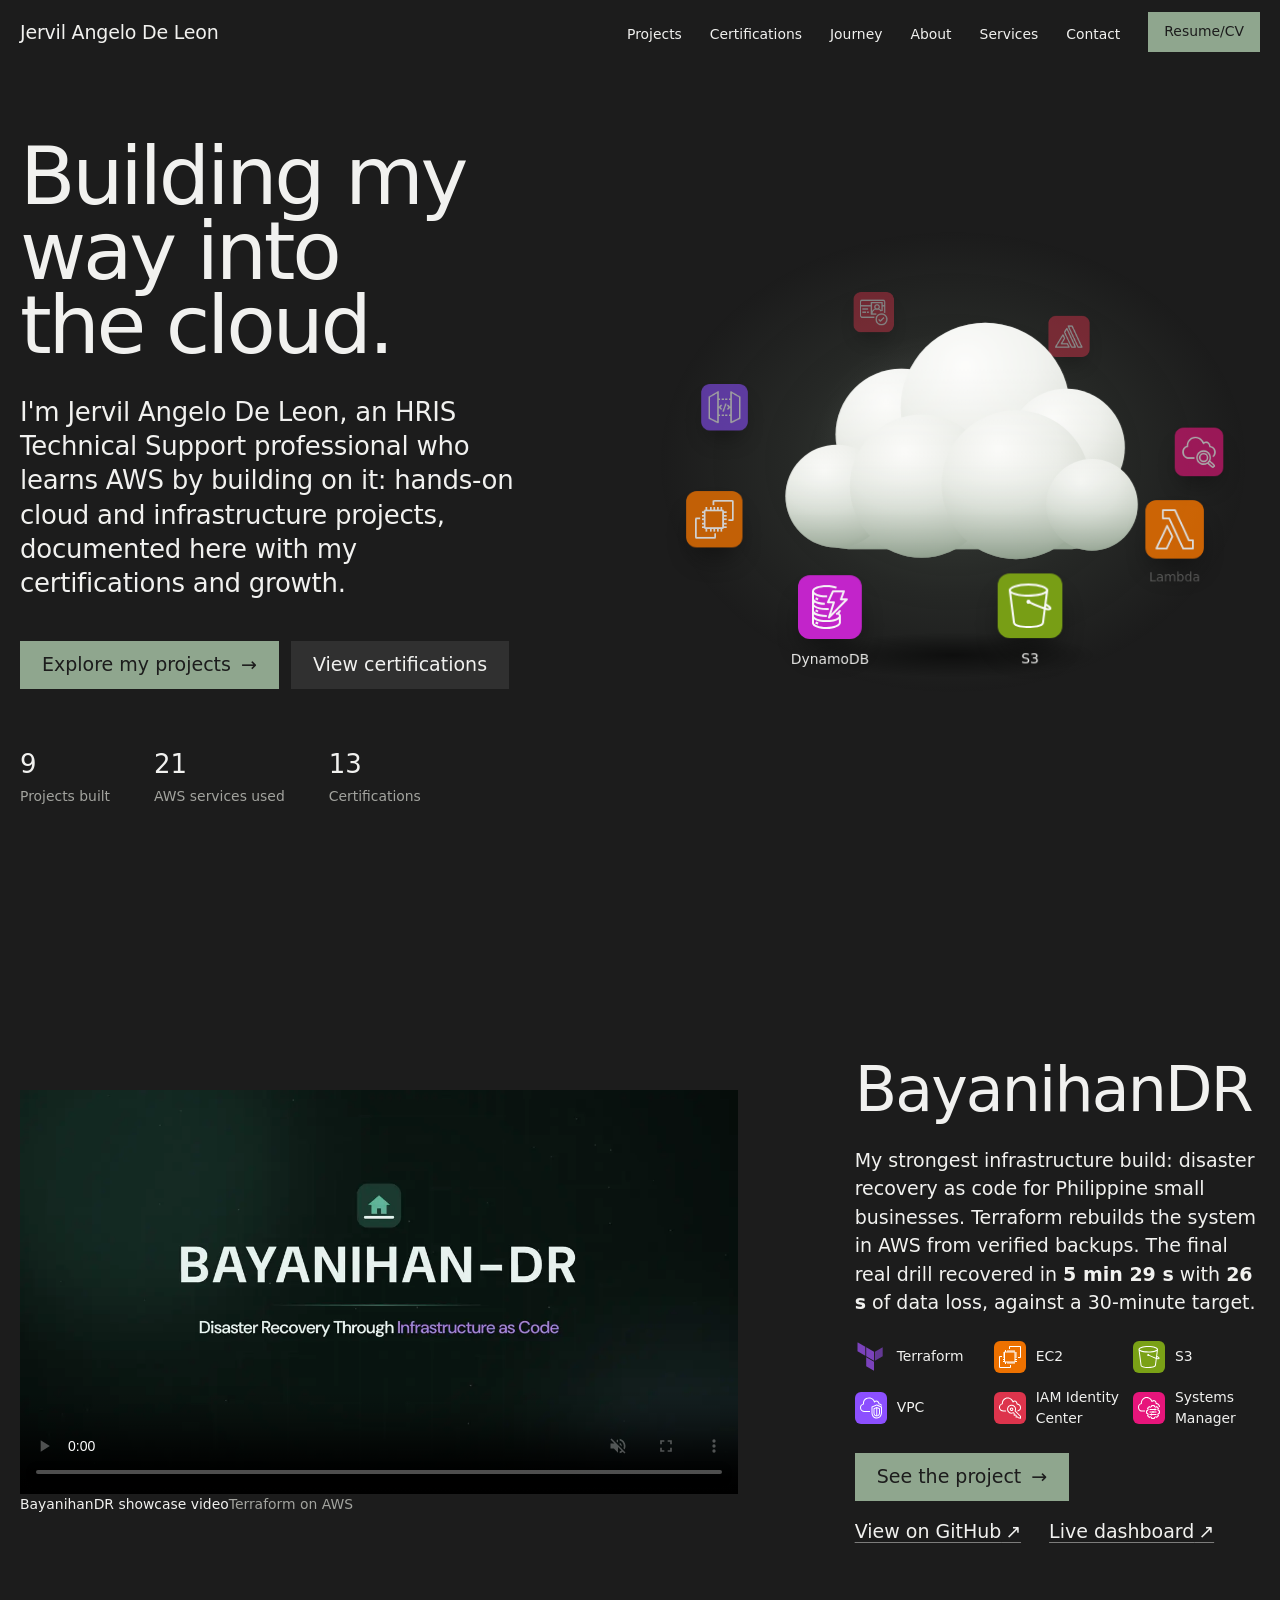
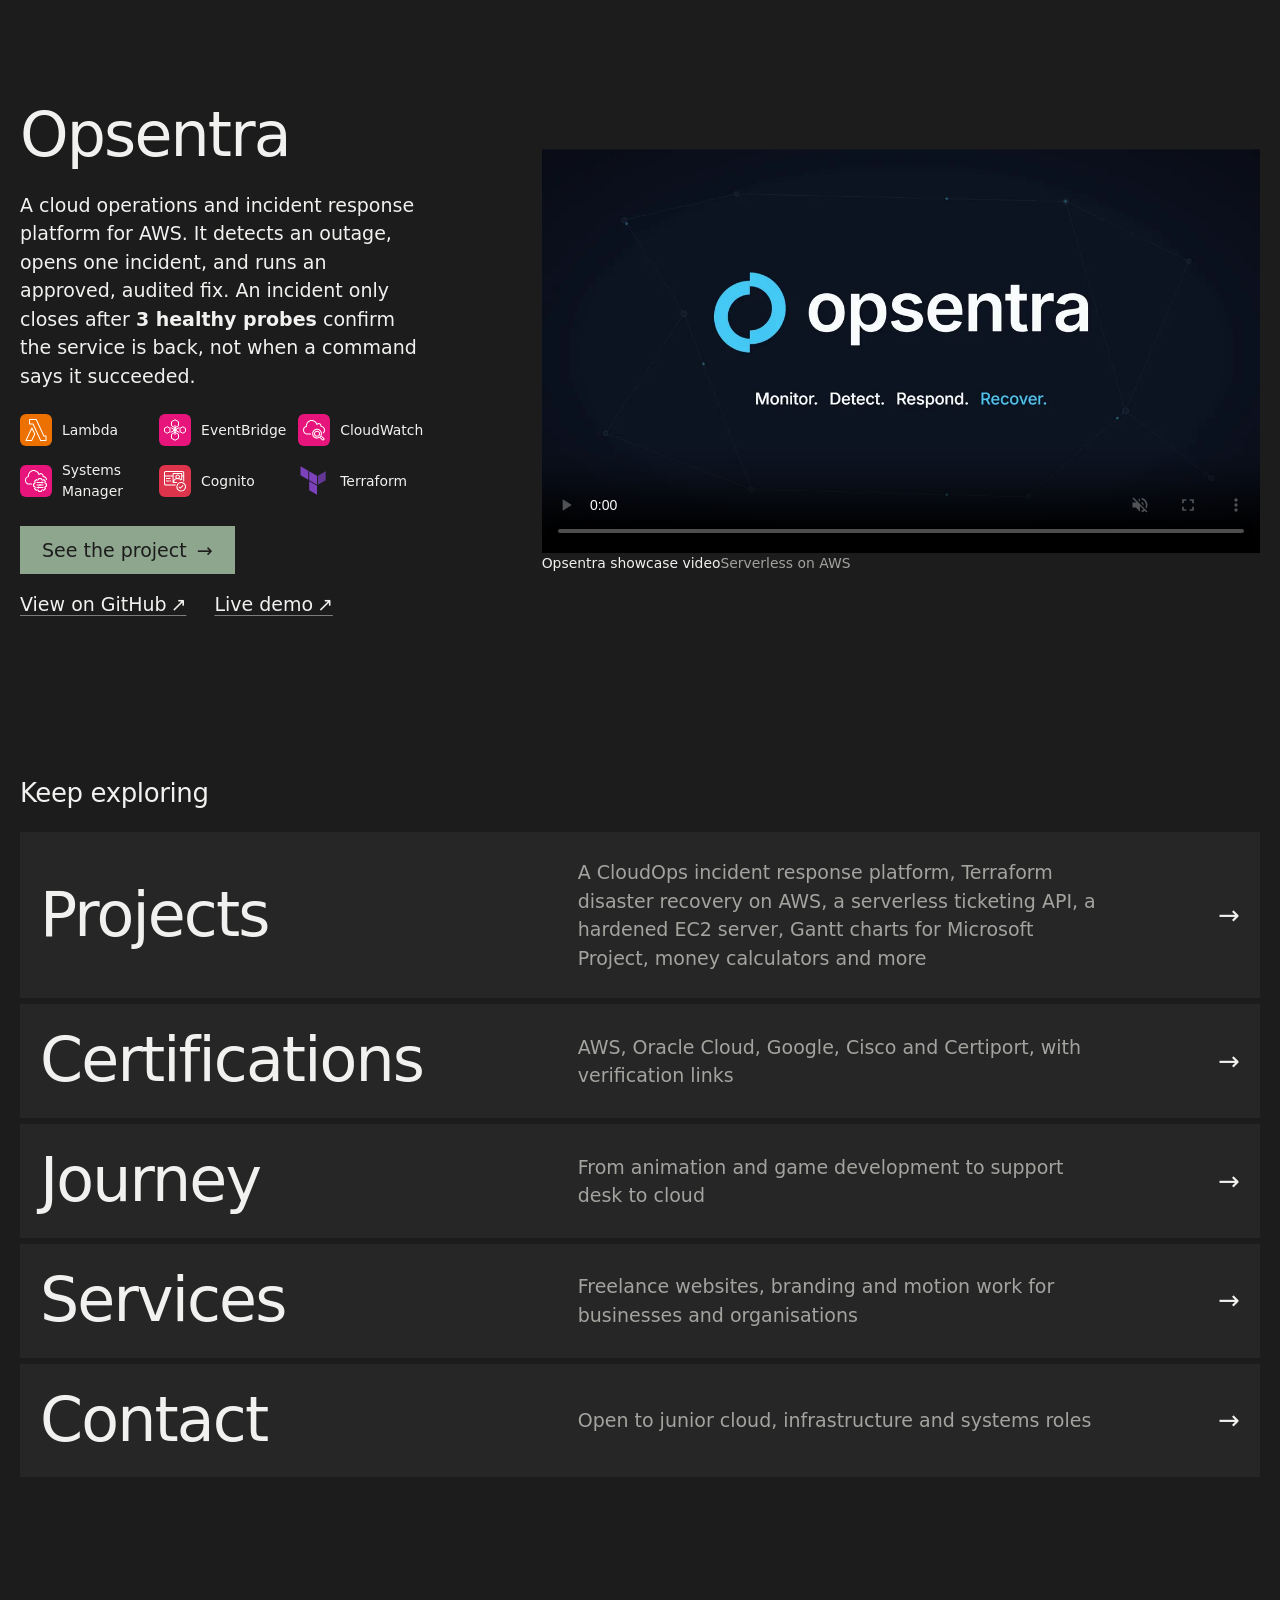
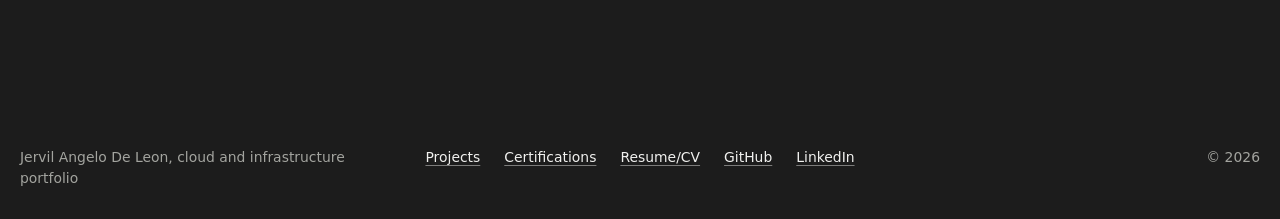
==== index.html @ dd0064bc "Add Opsentra project and feature it on the home page - Add an Opsentra card to Projects with the sho" ====
<!DOCTYPE html>
<html lang="en">
<head>
<meta charset="utf-8">
<meta name="viewport" content="width=device-width, initial-scale=1">
<title>Jervil Angelo De Leon | HRIS Technical Support, AWS Certified, Cloud & Infrastructure</title>
<meta name="description" content="Portfolio of Jervil Angelo De Leon, HRIS Technical Support professional and AWS Certified Cloud Practitioner building serverless and infrastructure projects on AWS, including the live Teolohiya.site.">
<meta name="author" content="Jervil Angelo De Leon">
<meta name="theme-color" content="#1c1c1c">
<link rel="canonical" href="https://jervilangelo.online/">
<meta property="og:type" content="website">
<meta property="og:url" content="https://jervilangelo.online/">
<meta property="og:site_name" content="Jervil Angelo De Leon">
<meta property="og:title" content="Jervil Angelo De Leon | HRIS Technical Support, AWS Certified, Cloud & Infrastructure">
<meta property="og:description" content="Portfolio of Jervil Angelo De Leon, HRIS Technical Support professional and AWS Certified Cloud Practitioner building serverless and infrastructure projects on AWS, including the live Teolohiya.site.">
<meta property="og:image" content="https://jervilangelo.online/img/og-cover.jpg">
<meta name="twitter:card" content="summary_large_image">
<link rel="icon" href="img/favicon.svg" type="image/svg+xml">
<link rel="preconnect" href="https://api.fontshare.com">
<link rel="preconnect" href="https://cdn.fontshare.com" crossorigin>
<link href="https://api.fontshare.com/v2/css?f[]=clash-grotesk@400,500&display=swap" rel="stylesheet">
<link rel="stylesheet" href="css/main.css?v=20261105a">
<link rel="stylesheet" href="css/cloud.css?v=20261105a">
<link rel="stylesheet" href="css/pages.css?v=20261114a">
<link rel="preconnect" href="https://fonts.googleapis.com">
<link rel="preconnect" href="https://fonts.gstatic.com" crossorigin>
<link href="https://fonts.googleapis.com/css2?family=Hanken+Grotesk:wght@400;500&family=Newsreader:opsz@6..72&display=swap" rel="stylesheet">
<script>document.documentElement.classList.add("js")</script>
<script>
(function(){var m={teolohiya:"projects#teolohiya",projects:"projects#projects","p-opsentra":"projects#p-opsentra","p-bayanihandr":"projects#p-bayanihandr","p-ticketing":"projects#p-ticketing","p-ec2":"projects#p-ec2","p-hris":"projects#p-hris","p-eccm":"projects#p-eccm","p-pinansyalph":"projects#p-pinansyalph","p-schedrift":"projects#p-schedrift",services:"projects#services",certifications:"certifications",journey:"journey",story:"journey",contact:"contact"};var t=m[location.hash.slice(1)];if(t)location.replace(t);})();
</script>
<script type="application/ld+json">
{
  "@context": "https://schema.org",
  "@type": "Person",
  "name": "Jervil Angelo De Leon",
  "url": "https://jervilangelo.online/",
  "jobTitle": "HRIS Technical Support",
  "address": {"@type": "PostalAddress", "addressLocality": "Makati", "addressCountry": "PH"},
  "alumniOf": "FEU Institute of Technology",
  "knowsAbout": ["Amazon Web Services", "Serverless architecture", "Cloud infrastructure", "Networking", "Automation", "Technical support"],
  "sameAs": ["https://www.linkedin.com/in/jervilangelo/", "https://github.com/jervilangelo"]
}
</script>
</head>
<body>
<a class="skip" href="#main">Skip to content</a>
<div class="progress" id="progress" aria-hidden="true"></div>

<header class="nav" id="nav">
  <a class="wordmark" href="./" aria-current="page">Jervil Angelo De Leon</a>
  <div class="nav-right">
    <button class="menu-toggle" type="button" aria-expanded="false" aria-controls="nav-links">Menu</button>
    <ul class="nav-links" id="nav-links">
      <li><a href="projects">Projects</a></li>
      <li><a href="certifications">Certifications</a></li>
      <li><a href="journey">Journey</a></li>
      <li><a href="about">About</a></li>
      <li><a href="services">Services</a></li>
      <li><a href="contact">Contact</a></li>
    </ul>
    <a class="btn" href="resume">Resume/CV</a>
  </div>
</header>

<main id="main">

<section class="hero" aria-labelledby="hero-title">
  <div class="hero-copy">
    <h1 id="hero-title">Building my way into the cloud.</h1>
    <p class="hero-intro">I'm <b>Jervil Angelo De Leon</b>, an HRIS Technical Support professional who learns AWS by building on it: hands-on cloud and infrastructure projects, documented here with my certifications and growth.</p>
    <div class="hero-cta">
      <a class="btn" href="projects">Explore my projects <span class="arrow" aria-hidden="true">→</span></a>
      <a class="btn btn--quiet" href="certifications">View certifications</a>
    </div>
    <dl class="hero-facts">
      <div><dt>9</dt><dd>Projects built</dd></div>
      <div><dt>21</dt><dd>AWS services used</dd></div>
      <div><dt>13</dt><dd>Certifications</dd></div>
    </dl>
  </div>

  <div class="cloud-stage" aria-hidden="true">
    <div class="cloud-glow"></div>
    <div class="cloud-shadow"></div>
    <div class="cloud-body"><div class="cloud-float"><div class="cloud-tilt">
      <svg class="cloud-svg" viewBox="0 0 600 380" focusable="false">
        <defs>
          <radialGradient id="lobe" cx="38%" cy="26%" r="82%">
            <stop offset="0" stop-color="#fbfbf9"/>
            <stop offset="0.5" stop-color="#eceee9"/>
            <stop offset="0.86" stop-color="#d7dbd3"/>
            <stop offset="1" stop-color="#c6cdc2"/>
          </radialGradient>
          <linearGradient id="shade" gradientUnits="userSpaceOnUse" x1="0" y1="70" x2="0" y2="340">
            <stop offset="0" stop-color="#ffffff" stop-opacity="0.35"/>
            <stop offset="0.42" stop-color="#ffffff" stop-opacity="0"/>
            <stop offset="0.72" stop-color="#7f977e" stop-opacity="0.18"/>
            <stop offset="1" stop-color="#5f765f" stop-opacity="0.62"/>
          </linearGradient>
          <mask id="cloudMask">
            <g fill="#fff">
              <circle cx="228" cy="160" r="92"/><circle cx="345" cy="122" r="118"/><circle cx="458" cy="178" r="82"/>
              <rect x="92" y="196" width="436" height="124" rx="62"/>
              <circle cx="138" cy="246" r="72"/><circle cx="256" cy="232" r="100"/><circle cx="388" cy="230" r="104"/><circle cx="494" cy="258" r="64"/>
            </g>
          </mask>
        </defs>
        <g fill="url(#lobe)">
          <circle cx="228" cy="160" r="92"/>
          <circle cx="345" cy="122" r="118"/>
          <circle cx="458" cy="178" r="82"/>
          <rect x="92" y="196" width="436" height="124" rx="62"/>
          <circle cx="138" cy="246" r="72"/>
          <circle cx="256" cy="232" r="100"/>
          <circle cx="388" cy="230" r="104"/>
          <circle cx="494" cy="258" r="64"/>
        </g>
        <rect width="600" height="380" fill="url(#shade)" mask="url(#cloudMask)"/>
      </svg>
    </div></div></div>
    <div class="orbit">
        <div class="orb" style="left:9%;top:44%"><img src="img/aws/AWSLambda.svg" data-file="AWSLambda" alt="" width="64" height="64"><span>Lambda</span></div>
        <div class="orb" style="left:20%;top:13%"><img src="img/aws/AmazonSimpleStorageService.svg" data-file="AmazonSimpleStorageService" alt="" width="64" height="64"><span>S3</span></div>
        <div class="orb" style="left:50%;top:4%"><img src="img/aws/AmazonDynamoDB.svg" data-file="AmazonDynamoDB" alt="" width="64" height="64"><span>DynamoDB</span></div>
        <div class="orb" style="left:80%;top:13%"><img src="img/aws/AmazonEC2.svg" data-file="AmazonEC2" alt="" width="64" height="64"><span>EC2</span></div>
        <div class="orb" style="left:91%;top:44%"><img src="img/aws/AmazonAPIGateway.svg" data-file="AmazonAPIGateway" alt="" width="64" height="64"><span>API Gateway</span></div>
        <div class="orb" style="left:78%;top:76%"><img src="img/aws/AmazonCognito.svg" data-file="AmazonCognito" alt="" width="64" height="64"><span>Cognito</span></div>
        <div class="orb" style="left:22%;top:76%"><img src="img/aws/AWSAmplify.svg" data-file="AWSAmplify" alt="" width="64" height="64"><span>Amplify</span></div>
        <div class="orb" style="left:50%;top:88%"><img src="img/aws/AmazonCloudWatch.svg" data-file="AmazonCloudWatch" alt="" width="64" height="64"><span>CloudWatch</span></div>
    </div>
  </div>
  <p class="sr-only">AWS services used in my projects include Lambda, S3, DynamoDB, EC2, API Gateway, Cognito, Amplify, CloudWatch, IAM, VPC, SNS and EventBridge.</p>
</section>

<section class="section frame feature" aria-labelledby="feat-title">
  <div class="grid feature-grid" data-reveal>
    <figure class="feature-media shutter-wrap">
      <div class="shutter" data-shutter><video class="autoplay" muted loop playsinline controls preload="metadata" poster="img/work/bdr-showcase-poster.webp" width="1920" height="1080" aria-label="Showcase video for BayanihanDR: Terraform disaster recovery on AWS"><source src="img/bayanihan-dr-showcase.mp4" type="video/mp4"></video></div>
      <figcaption class="small"><span>BayanihanDR showcase video</span><span class="muted">Terraform on AWS</span></figcaption>
    </figure>
    <div class="feature-text">
      <h2 class="h2" id="feat-title">BayanihanDR</h2>
      <p>My strongest infrastructure build: disaster recovery as code for Philippine small businesses. Terraform rebuilds the system in AWS from verified backups. The final real drill recovered in <b>5 min 29 s</b> with <b>26 s</b> of data loss, against a 30-minute target.</p>
      <ul class="feature-icons" aria-label="Main tools and AWS services">
        <li><img src="img/tools/terraform.svg" alt="" width="32" height="32" loading="lazy"><span>Terraform</span></li>
        <li><img src="img/aws/AmazonEC2.svg" alt="" width="32" height="32" loading="lazy"><span>EC2</span></li>
        <li><img src="img/aws/AmazonSimpleStorageService.svg" alt="" width="32" height="32" loading="lazy"><span>S3</span></li>
        <li><img src="img/aws/AmazonVirtualPrivateCloud.svg" alt="" width="32" height="32" loading="lazy"><span>VPC</span></li>
        <li><img src="img/aws/AWSIAMIdentityCenter.svg" alt="" width="32" height="32" loading="lazy"><span>IAM Identity Center</span></li>
        <li><img src="img/aws/AWSSystemsManager.svg" alt="" width="32" height="32" loading="lazy"><span>Systems Manager</span></li>
      </ul>
      <div class="feature-links">
        <a class="btn" href="projects#p-bayanihandr">See the project <span class="arrow" aria-hidden="true">→</span></a>
        <a class="link ext" href="https://github.com/jervilangelo/bayanihan-dr" target="_blank" rel="noopener">View on GitHub</a>
        <a class="link ext" href="https://jervilangelo.github.io/bayanihan-dr/" target="_blank" rel="noopener">Live dashboard</a>
      </div>
    </div>
  </div>
</section>

<section class="section frame feature feature--flip" aria-labelledby="feat-ops-title">
  <div class="grid feature-grid" data-reveal>
    <figure class="feature-media shutter-wrap">
      <div class="shutter" data-shutter><video class="autoplay" muted loop playsinline controls preload="metadata" poster="img/work/ops-showcase-poster.webp" width="1920" height="1080" aria-label="Showcase video for Opsentra: cloud operations and incident response on AWS"><source src="img/opsentra-showcase-1080p60.mp4" type="video/mp4"></video></div>
      <figcaption class="small"><span>Opsentra showcase video</span><span class="muted">Serverless on AWS</span></figcaption>
    </figure>
    <div class="feature-text">
      <h2 class="h2" id="feat-ops-title">Opsentra</h2>
      <p>A cloud operations and incident response platform for AWS. It detects an outage, opens one incident, and runs an approved, audited fix. An incident only closes after <b>3 healthy probes</b> confirm the service is back, not when a command says it succeeded.</p>
      <ul class="feature-icons" aria-label="Main tools and AWS services">
        <li><img src="img/aws/AWSLambda.svg" alt="" width="32" height="32" loading="lazy"><span>Lambda</span></li>
        <li><img src="img/aws/AmazonEventBridge.svg" alt="" width="32" height="32" loading="lazy"><span>EventBridge</span></li>
        <li><img src="img/aws/AmazonCloudWatch.svg" alt="" width="32" height="32" loading="lazy"><span>CloudWatch</span></li>
        <li><img src="img/aws/AWSSystemsManager.svg" alt="" width="32" height="32" loading="lazy"><span>Systems Manager</span></li>
        <li><img src="img/aws/AmazonCognito.svg" alt="" width="32" height="32" loading="lazy"><span>Cognito</span></li>
        <li><img src="img/tools/terraform.svg" alt="" width="32" height="32" loading="lazy"><span>Terraform</span></li>
      </ul>
      <div class="feature-links">
        <a class="btn" href="projects#p-opsentra">See the project <span class="arrow" aria-hidden="true">→</span></a>
        <a class="link ext" href="https://github.com/jervilangelo/opsentra" target="_blank" rel="noopener">View on GitHub</a>
        <a class="link ext" href="https://jervilangelo.github.io/opsentra/" target="_blank" rel="noopener">Live demo</a>
      </div>
    </div>
  </div>
</section>

<section class="section frame explore" aria-labelledby="explore-title">
  <h2 class="h3" id="explore-title">Keep exploring</h2>
  <ul class="explore-list" data-reveal>
    <li><a href="projects"><span class="explore-name">Projects</span><span class="explore-note">A CloudOps incident response platform, Terraform disaster recovery on AWS, a serverless ticketing API, a hardened EC2 server, Gantt charts for Microsoft Project, money calculators and more</span><span class="arrow" aria-hidden="true">→</span></a></li>
    <li><a href="certifications"><span class="explore-name">Certifications</span><span class="explore-note">AWS, Oracle Cloud, Google, Cisco and Certiport, with verification links</span><span class="arrow" aria-hidden="true">→</span></a></li>
    <li><a href="journey"><span class="explore-name">Journey</span><span class="explore-note">From animation and game development to support desk to cloud</span><span class="arrow" aria-hidden="true">→</span></a></li>
    <li><a href="services"><span class="explore-name">Services</span><span class="explore-note">Freelance websites, branding and motion work for businesses and organisations</span><span class="arrow" aria-hidden="true">→</span></a></li>
    <li><a href="contact"><span class="explore-name">Contact</span><span class="explore-note">Open to junior cloud, infrastructure and systems roles</span><span class="arrow" aria-hidden="true">→</span></a></li>
  </ul>
</section>

</main>

<footer class="foot">
  <span class="muted">Jervil Angelo De Leon, cloud and infrastructure portfolio</span>
  <ul class="foot-links">
    <li><a class="link" href="projects">Projects</a></li>
    <li><a class="link" href="certifications">Certifications</a></li>
    <li><a class="link" href="resume">Resume/CV</a></li>
    <li><a class="link" href="https://github.com/jervilangelo" target="_blank" rel="noopener">GitHub</a></li>
    <li><a class="link" href="https://www.linkedin.com/in/jervilangelo/" target="_blank" rel="noopener">LinkedIn</a></li>
  </ul>
  <span class="muted">© <span data-year>2026</span></span>
</footer>

<script src="js/main.js?v=20261105a" defer></script>
<script src="js/cloud-animation.js?v=20261105a" defer></script>
</body>
</html>
---- css/main.css ----
/* Jervil Angelo De Leon, portfolio. Shared by index.html and the case study pages. */

:root {
  --bg: #1c1c1c;
  --surface: #262626;
  --surface-2: #303030;
  --ink: #f1f1ef;
  --muted: #a3a49f;
  --accent: #8fa68e;
  --accent-strong: #a9bfa8;
  --accent-ink: #1c1c1c;
  --field: #c8c5ba;
  --field-ink: #1c1c1c;
  --field-muted: #4a4943;

  --strip-1: #c8c5ba;
  --strip-2: #8fa68e;
  --strip-3: #3a3a37;
  --strip-4: #e4e1d8;

  --font: "Clash Grotesk", "Segoe UI", system-ui, -apple-system, sans-serif;
  --step-small: clamp(0.8125rem, 0.79rem + 0.1vw, 0.875rem);
  --step-body: clamp(1.0625rem, 1rem + 0.25vw, 1.1875rem);
  --step-lead: clamp(1.25rem, 1.1rem + 0.7vw, 1.625rem);
  --step-head: clamp(2rem, 1.3rem + 3.2vw, 4rem);
  --step-display: clamp(2.75rem, 1.2rem + 6vw, 7rem);

  --margin: 20px;
  --gap: 12px;
  --section: clamp(96px, 6rem + 5vw, 176px);
  --nav-h: 64px;

  --ease-out: cubic-bezier(0.22, 1, 0.36, 1);
  --ease-expo: cubic-bezier(0.16, 1, 0.3, 1);
  --ease-in-out: cubic-bezier(0.76, 0, 0.24, 1);
  --ease-soft: cubic-bezier(0.33, 1, 0.68, 1);
  --t-press: 140ms;
  --t-hover: 180ms;
  --t-ui: 240ms;
  --t-reveal: 800ms;
}

@media (max-width: 640px) {
  :root { --margin: 16px; --nav-h: 56px; }
}

*, *::before, *::after { box-sizing: border-box; }
html { -webkit-text-size-adjust: 100%; scroll-padding-top: calc(var(--nav-h) + 16px); }
@media (prefers-reduced-motion: no-preference) { html { scroll-behavior: smooth; } }
body {
  margin: 0;
  background: var(--bg);
  color: var(--ink);
  font-family: var(--font);
  font-size: var(--step-body);
  font-weight: 400;
  line-height: 1.5;
  overflow-x: clip;
  text-rendering: optimizeLegibility;
  -webkit-font-smoothing: antialiased;
}
img, video, svg { display: block; max-width: 100%; }
img, video { height: auto; }
h1, h2, h3, h4 { margin: 0; font-weight: 500; line-height: 1; letter-spacing: -0.03em; text-wrap: balance; }
p { margin: 0; text-wrap: pretty; }
ul, ol { margin: 0; padding: 0; }
a { color: inherit; }
::selection { background: var(--accent); color: var(--accent-ink); }
:focus-visible { outline: 2px solid var(--accent-strong); outline-offset: 3px; }

.skip {
  position: absolute; left: var(--margin); top: -100px; z-index: 100;
  background: var(--field); color: var(--field-ink); padding: 12px 16px; text-decoration: none;
}
.skip:focus { top: 12px; }
.sr-only {
  position: absolute; width: 1px; height: 1px; padding: 0; margin: -1px;
  overflow: hidden; clip: rect(0 0 0 0); white-space: nowrap; border: 0;
}

/* ---------- shared pieces ---------- */
.frame { padding-inline: var(--margin); }
.grid { display: grid; grid-template-columns: repeat(12, minmax(0, 1fr)); column-gap: var(--gap); }
.section { padding-top: var(--section); }
.muted { color: var(--muted); }
.small { font-size: var(--step-small); }
.lead { font-size: var(--step-lead); line-height: 1.3; letter-spacing: -0.01em; }
.h2 { font-size: var(--step-head); }
.h3 { font-size: var(--step-lead); letter-spacing: -0.015em; line-height: 1.15; }

.btn {
  display: inline-flex; align-items: center; justify-content: center; gap: 10px;
  min-height: 48px; padding: 0 22px;
  font: 500 var(--step-body)/1 var(--font);
  text-decoration: none; cursor: pointer; border: 0; border-radius: 0;
  background: var(--accent); color: var(--accent-ink);
  transition: transform var(--t-press) var(--ease-out), background-color var(--t-hover) ease;
}
.btn:active { transform: scale(0.97); }
.btn--ink { background: var(--ink); color: var(--bg); }
.btn--dark { background: var(--bg); color: var(--ink); }
@media (hover: hover) and (pointer: fine) {
  .btn:hover { background: var(--accent-strong); }
  .btn--ink:hover { background: #ffffff; }
  .btn--dark:hover { background: #333331; }
}
.btn--quiet { background: var(--surface-2); color: var(--ink); }
@media (hover: hover) and (pointer: fine) { .btn--quiet:hover { background: #3c3c3a; } }
.btn .arrow { transition: transform var(--t-ui) var(--ease-out); }
@media (hover: hover) and (pointer: fine) { .btn:hover .arrow { transform: translateX(3px); } }

.link {
  text-decoration: underline;
  text-decoration-thickness: 0.07em;
  text-underline-offset: 0.22em;
  text-decoration-color: color-mix(in srgb, currentColor 45%, transparent);
  transition: text-decoration-color var(--t-hover) ease, color var(--t-hover) ease;
}
@media (hover: hover) and (pointer: fine) {
  .link:hover { text-decoration-color: currentColor; color: var(--accent-strong); }
}
.ext::after { content: "\2009\2197"; }

code { font-family: inherit; font-size: inherit; font-weight: 500; background: var(--surface-2); padding: 0 5px; }

.tags { display: flex; flex-wrap: wrap; gap: 6px; list-style: none; }
.tags li {
  font-size: var(--step-small); line-height: 1; padding: 8px 10px;
  background: var(--surface-2); color: var(--ink);
}

/* ---------- progress + navigation ---------- */
.progress {
  position: fixed; inset: 0 0 auto 0; height: 2px; z-index: 60;
  background: var(--accent); transform-origin: 0 50%; transform: scaleX(0);
}
.nav {
  position: sticky; top: 0; z-index: 50;
  height: var(--nav-h); background: var(--bg);
  display: flex; align-items: center; justify-content: space-between; gap: 24px;
  padding-inline: var(--margin);
}
.wordmark {
  font-size: var(--step-body); font-weight: 500; letter-spacing: -0.01em;
  text-decoration: none; white-space: nowrap;
}
.nav-links { display: flex; align-items: center; gap: 28px; list-style: none; }
.nav-links a {
  font-size: var(--step-small); text-decoration: none; color: var(--ink);
  padding-block: 8px; position: relative;
}
.nav-links a::after {
  content: ""; position: absolute; left: 0; right: 0; bottom: 2px; height: 2px;
  background: var(--accent); transform: scaleX(0); transform-origin: left;
  transition: transform var(--t-ui) var(--ease-out);
}
.nav-links a[aria-current]::after { transform: scaleX(1); }
.nav .btn[aria-current] { background: var(--ink); color: var(--bg); }
@media (hover: hover) and (pointer: fine) { .nav-links a:hover::after { transform: scaleX(1); } }
.nav .btn { min-height: 40px; padding: 0 16px; font-size: var(--step-small); }
.nav-right { display: flex; align-items: center; gap: 28px; }
.menu-toggle {
  display: none; min-height: 44px; padding: 0 14px; border: 0; cursor: pointer;
  background: var(--surface-2); color: var(--ink); font: 500 var(--step-small)/1 var(--font);
}

@media (max-width: 900px) {
  .nav { gap: 12px; }
  .js .menu-toggle { display: inline-flex; align-items: center; }
  .js .nav-links {
    position: fixed; inset: var(--nav-h) 0 auto 0; z-index: 49;
    flex-direction: column; align-items: stretch; gap: 0;
    background: var(--bg); padding: 8px var(--margin) 24px;
    visibility: hidden; opacity: 0; transform: translateY(-8px);
    transition: opacity var(--t-ui) var(--ease-out), transform var(--t-ui) var(--ease-out), visibility 0s linear var(--t-ui);
    box-shadow: 0 24px 40px rgba(0, 0, 0, 0.45); /* taste-skill-ignore: open dropdown menu is a real overlay */
  }
  .js .nav.is-open .nav-links {
    visibility: visible; opacity: 1; transform: none;
    transition: opacity var(--t-ui) var(--ease-out), transform var(--t-ui) var(--ease-out);
  }
  .js .nav-links a { display: block; font-size: var(--step-lead); padding: 14px 0; }
  .js .nav-links a::after { display: none; }
  html:not(.js) .nav { flex-wrap: wrap; height: auto; padding-block: 12px; }
  html:not(.js) .nav-links { gap: 16px; flex-wrap: wrap; }
}
@media (max-width: 420px) {
  .nav .btn { padding: 0 12px; }
}

/* ---------- reveal motion (content stays visible without script) ---------- */
@media (prefers-reduced-motion: no-preference) {
  .js [data-reveal] > * {
    opacity: 0; transform: translateY(24px);
    transition: opacity var(--t-reveal) var(--ease-out), transform var(--t-reveal) var(--ease-expo);
    transition-delay: calc(var(--i, 0) * 75ms);
  }
  .js [data-reveal].is-in > * { opacity: 1; transform: none; }

  .js .shutter { clip-path: inset(0 0 100% 0); transition: clip-path 1100ms var(--ease-in-out); }
  .js .shutter > img, .js .shutter > video { transform: scale(1.12); transition: transform 1500ms var(--ease-soft); }
  .js .shutter.is-in { clip-path: inset(0); }
  .js .shutter.is-in > img, .js .shutter.is-in > video { transform: none; }
}

/* ---------- footer: one quiet line ---------- */
.foot {
  margin-top: max(30svh, 200px);
  padding: 0 var(--margin) 30px;
  display: grid; grid-template-columns: 1fr auto 1fr; align-items: baseline; gap: 24px;
  font-size: var(--step-small);
}
.foot .foot-links { display: flex; gap: 24px; list-style: none; flex-wrap: wrap; justify-content: center; }
.foot .foot-links a { color: var(--ink); }
.foot > :last-child { justify-self: end; }
@media (max-width: 720px) {
  .foot { margin-top: 20svh; grid-template-columns: 1fr; gap: 8px; padding-bottom: 24px; }
  .foot .foot-links { justify-content: flex-start; }
  .foot > :last-child { justify-self: start; }
}

/* ---------- shared: a scrollable run of frames ---------- */
.run {
  display: flex; align-items: flex-end; gap: 8px;
  overflow-x: auto; overscroll-behavior-x: contain;
  scroll-snap-type: x proximity; scrollbar-width: thin; scrollbar-color: var(--surface-2) transparent;
  padding-bottom: 14px;
}
.run figure { margin: 0; flex: none; scroll-snap-align: start; }
.run img, .run video { height: var(--run-h, 30vh); width: auto; max-width: none; object-fit: cover; background: var(--surface); }
.run figure.lifted img, .run figure.lifted video { height: var(--lift-h, 56vh); }
.run figcaption {
  display: flex; justify-content: space-between; gap: 16px; padding-top: 10px;
  font-size: var(--step-small);
}
.run figcaption span:last-child { color: var(--muted); }

/* ---------- tables ---------- */
.table { width: 100%; border-collapse: collapse; font-size: var(--step-body); }
.table th { text-align: left; font-weight: 500; font-size: var(--step-small); color: var(--muted); padding: 0 16px 12px; }
.table td { padding: 14px 16px; vertical-align: top; }
.table tbody tr:nth-child(odd) td { background: var(--surface); }
.table td:first-child, .table th:first-child { padding-left: 12px; }

@media (prefers-reduced-motion: reduce) {
  *, *::before, *::after { animation-duration: 0.01ms !important; animation-iteration-count: 1 !important; transition-duration: 0.01ms !important; }
}
---- css/cloud.css ----
/* Homepage hero: introduction and the animated cloud. */

.hero {
  min-height: calc(100svh - var(--nav-h));
  display: grid; grid-template-columns: repeat(12, minmax(0, 1fr)); column-gap: var(--gap);
  align-items: center;
  padding: clamp(24px, 4vh, 56px) var(--margin) clamp(40px, 6vh, 80px);
  overflow: clip;
}

/* ---- introduction ---- */
.hero-copy { grid-column: 1 / 7; position: relative; z-index: 5; }
.hero-copy h1 { font-size: clamp(3rem, 0.9rem + 5.2vw, 6.5rem); line-height: 0.92; letter-spacing: -0.04em; max-width: 10ch; }
.hero-intro { margin-top: 32px; font-size: var(--step-lead); line-height: 1.32; letter-spacing: -0.01em; max-width: 30ch; }
.hero-intro b { font-weight: 500; }
.hero-cta { margin-top: 40px; display: flex; flex-wrap: wrap; gap: 12px; }
.hero-facts { margin: 56px 0 0; display: flex; flex-wrap: wrap; gap: 20px 44px; }
.hero-facts div { display: grid; gap: 2px; }
.hero-facts dt { font-size: var(--step-lead); font-weight: 500; font-variant-numeric: tabular-nums; order: 0; }
.hero-facts dd { margin: 0; font-size: var(--step-small); color: var(--muted); }

/* ---- the cloud ---- */
.cloud-stage {
  grid-column: 7 / 13; justify-self: center;
  position: relative; width: 100%; max-width: 760px; aspect-ratio: 1 / 0.9;
  perspective: 1000px;
}
.cloud-glow {
  position: absolute; inset: 6% 2% 10%; pointer-events: none;
  background: radial-gradient(closest-side, rgba(143, 166, 142, 0.26), rgba(143, 166, 142, 0.09) 55%, rgba(143, 166, 142, 0) 100%); /* taste-skill-ignore: the brief asks for a soft glow */
}
.cloud-glow::after {
  content: ""; position: absolute; inset: 22% 26% 30%;
  background: radial-gradient(closest-side, rgba(241, 241, 239, 0.12), rgba(241, 241, 239, 0)); /* taste-skill-ignore: the brief asks for a soft glow */
}
.cloud-body { position: absolute; left: 50%; top: 47%; width: 70%; transform: translate(-50%, -50%); z-index: 2; pointer-events: none; }
.cloud-float { animation: cloudFloat 9s ease-in-out infinite alternate; }
.cloud-tilt { transform-style: preserve-3d; will-change: transform; }
.cloud-svg { width: 100%; height: auto; overflow: visible; }
.cloud-svg { animation: lobeBreathe 7s ease-in-out infinite alternate; transform-origin: 50% 70%; }
.cloud-shadow {
  position: absolute; left: 50%; top: 79%; width: 46%; height: 8%; z-index: 0; pointer-events: none;
  transform: translateX(-50%);
  background: radial-gradient(closest-side, rgba(0, 0, 0, 0.55), rgba(0, 0, 0, 0)); /* taste-skill-ignore: the brief asks for a soft glow */
  animation: cloudShadow 9s ease-in-out infinite alternate;
}
@keyframes cloudFloat { from { transform: translateY(-1.6%); } to { transform: translateY(1.6%); } }
@keyframes cloudShadow { from { transform: translateX(-50%) scale(0.9); opacity: 0.7; } to { transform: translateX(-50%) scale(1.04); opacity: 1; } }
@keyframes lobeBreathe { from { transform: scale(1); } to { transform: scale(1.018, 1.026); } }

/* ---- the service icons ---- */
.orb {
  position: absolute; z-index: 3; width: 64px; margin: -32px 0 0 -32px;
  display: flex; flex-direction: column; align-items: center; gap: 10px;
  pointer-events: none;
}
.orb img { width: 64px; height: 64px; border-radius: 12px; box-shadow: 0 18px 32px -10px rgba(0, 0, 0, 0.6); /* taste-skill-ignore: floating objects carry depth */ }
.orb span { font-size: var(--step-small); font-weight: 500; white-space: nowrap; color: var(--ink); }
.cloud-stage.is-live .orb { left: 50%; top: 47%; will-change: transform, opacity; }
.cloud-stage.is-live { cursor: grab; touch-action: pan-y; user-select: none; -webkit-user-select: none; }
.cloud-stage.is-dragging { cursor: grabbing; }
.cloud-stage img { -webkit-user-drag: none; }
.cloud-stage.is-live .orb span { transition: none; }

/* entrance (motion allowed only) */
@media (prefers-reduced-motion: no-preference) {
  .js .cloud-body { animation: cloudIn 1400ms var(--ease-expo) both; }
  .js .cloud-glow { animation: glowIn 1800ms ease-out both; }
  .js .cloud-stage:not(.is-live) .orb { opacity: 0; }
  .js .hero-copy > * { opacity: 0; transform: translateY(20px); animation: copyIn 900ms var(--ease-expo) forwards; }
  .js .hero-copy > :nth-child(2) { animation-delay: 90ms; }
  .js .hero-copy > :nth-child(3) { animation-delay: 180ms; }
  .js .hero-copy > :nth-child(4) { animation-delay: 270ms; }
}
@keyframes cloudIn { from { opacity: 0; transform: translate(-50%, -42%) scale(0.94); } to { opacity: 1; transform: translate(-50%, -50%); } }
@keyframes glowIn { from { opacity: 0; } to { opacity: 1; } }
@keyframes copyIn { to { opacity: 1; transform: none; } }

@media (prefers-reduced-motion: reduce) {
  .cloud-float, .cloud-shadow, .cloud-svg { animation: none; }
}

/* ---- tablet and phone: stacked ---- */
@media (max-width: 1000px) {
  .hero { min-height: 0; row-gap: 24px; padding-top: 48px; }
  .hero-copy, .cloud-stage { grid-column: 1 / -1; }
  .hero-copy h1 { max-width: 12ch; }
  .cloud-stage { max-width: 620px; aspect-ratio: 1 / 0.78; }
}
@media (max-width: 640px) {
  .hero { padding-top: 32px; row-gap: 0; }
  .hero-copy { display: contents; }
  .hero-copy > *, .cloud-stage { grid-column: 1 / -1; }
  .cloud-stage { order: 1; margin-top: 8px; }
  .hero-facts { order: 2; margin-top: 8px; display: grid; grid-template-columns: repeat(3, minmax(0, 1fr)); gap: 12px; }
  .hero-intro { font-size: 1.1875rem; }
  .hero-cta .btn { flex: 1 1 100%; }
  .hero-facts { margin-top: 40px; gap: 16px 28px; }
  .cloud-stage { aspect-ratio: 1 / 0.86; }
  .cloud-body { width: 76%; }
  .orb { width: 46px; margin: -23px 0 0 -23px; gap: 6px; }
  .orb img { width: 46px; height: 46px; border-radius: 9px; }
  .orbit .orb:nth-child(n + 7) { display: none; }
}
---- css/pages.css ----
/* Page sections for every page. Tokens and shared components live in main.css. */

/* ================= FLAGSHIP: frame run, one lifted ================= */
.flagship .grid { align-items: start; }
.flag-rail { grid-column: 1 / 5; display: flex; flex-direction: column; gap: 20px; padding-right: 12px; }
.flag-line { font-size: var(--step-body); line-height: 1.45; }
.flag-actions { display: flex; flex-direction: column; align-items: flex-start; gap: 14px; margin-top: 8px; font-size: var(--step-body); }
.flag-run { grid-column: 5 / 13; margin-right: calc(-1 * var(--margin)); min-width: 0; }
.flag-run .run { --run-h: clamp(170px, 24vh, 260px); --lift-h: clamp(300px, 50vh, 500px); padding-right: var(--margin); }
.shutter-wrap .shutter { overflow: hidden; }
.flag-run .lifted video { height: var(--lift-h); width: auto; }
@media (min-width: 901px) {
  .flag-run { margin-right: 0; }
  .flag-run .run { display: grid; grid-template-columns: repeat(4, minmax(0, 1fr)); gap: 24px 10px; overflow: visible; padding: 0; }
  .flag-run .run figure { min-width: 0; }
  .flag-run .run .lifted { grid-column: 1 / -1; }
  .flag-run .lifted video { width: 100%; height: auto; }
  .flag-run .run img { width: 100%; height: auto; aspect-ratio: 2.15; object-position: left top; }
  .flag-run .run figcaption { flex-direction: column; gap: 2px; }
}

.flag-detail { margin-top: 88px; row-gap: 48px; }
.flag-col { grid-column: span 4; display: flex; flex-direction: column; gap: 18px; padding-right: 16px; }
.flag-col p { line-height: 1.5; }
.path { list-style: none; display: grid; gap: 12px; counter-reset: none; }
.path li { display: grid; grid-template-columns: 10px 1fr; column-gap: 14px; }
.path li::before { content: ""; width: 10px; height: 10px; background: var(--accent); margin-top: 0.45em; grid-row: span 2; }
.path li span:last-child { font-size: var(--step-small); }
.points { list-style: none; display: grid; gap: 12px; }
.points li { position: relative; padding-left: 22px; line-height: 1.45; }
.points li::before { content: ""; position: absolute; left: 0; top: 0.6em; width: 8px; height: 8px; background: var(--accent); }

@media (max-width: 900px) {
  .flag-rail { grid-column: 1 / -1; padding: 0; margin-bottom: 32px; }
  .flag-run { grid-column: 1 / -1; }
  .flag-col { grid-column: 1 / -1; }
  .flag-detail { margin-top: 56px; row-gap: 40px; }
}
@media (max-width: 640px) {
  .flag-run .run { --run-h: 34vw; --lift-h: 52vw; gap: 4px; }
  .flag-run { margin-right: 0; }
  .flag-run .run { padding-right: 0; }
}

/* ================= MORE PROJECTS: one strip per project ================= */
.work-grid { display: grid; grid-template-columns: repeat(12, minmax(0, 1fr)); column-gap: var(--gap); }
.work-rail { grid-column: 1 / 3; position: sticky; top: calc(var(--nav-h) + 24px); align-self: start; display: grid; gap: 8px; }
.strips { grid-column: 3 / 13; display: grid; gap: 112px; }
.strip { min-width: 0; }
.strip-frames { display: flex; gap: 8px; height: 190px; transition: opacity var(--t-ui) ease; }
.strip-frames .zoom {
  flex: var(--r) 1 0; width: 0; min-width: 0; height: 100%; padding: 0; border: 0; display: block;
  background: var(--surface); cursor: zoom-in; overflow: hidden;
}
.strip-frames .zoom img { width: 100%; height: 100%; object-fit: cover; object-position: left top; transition: transform 500ms var(--ease-soft); }
@media (hover: hover) and (pointer: fine) { .strip-frames .zoom:hover img { transform: scale(1.04); } }
@media (hover: hover) and (pointer: fine) {
  .strips:has(.strip-frames:hover) .strip:not(:has(.strip-frames:hover)) .strip-frames { opacity: 0.4; }
}
.strip-cap {
  display: grid; grid-template-columns: 1fr auto 1fr; gap: 16px;
  padding-top: 14px; font-size: var(--step-small);
}
.strip-cap b { font-weight: 500; font-size: var(--step-body); color: var(--ink); }
.strip-cap span:last-child { text-align: right; font-variant-numeric: tabular-nums; }
.strip-body { display: grid; grid-template-columns: repeat(10, minmax(0, 1fr)); column-gap: var(--gap); row-gap: 28px; margin-top: 28px; }
.strip-body > p, .strip-body > .strip-text { grid-column: 1 / 6; padding-right: 24px; }
.strip-text { display: grid; gap: 16px; }
.strip-video { margin: 0 0 8px; }
.strip-video .shutter { overflow: hidden; background: var(--surface); aspect-ratio: 16 / 9; }
.strip-video video { display: block; width: 100%; height: 100%; object-fit: cover; }
.strip-body > .points { grid-column: 6 / 11; }
.strip-meta { grid-column: 1 / -1; display: flex; flex-wrap: wrap; justify-content: space-between; align-items: center; gap: 16px 32px; }
.strip-links { display: flex; gap: 24px; flex-wrap: wrap; }

@media (max-width: 900px) {
  .work-rail { grid-column: 1 / -1; position: static; display: flex; justify-content: space-between; align-items: baseline; margin-bottom: 32px; }
  .strips { grid-column: 1 / -1; gap: 80px; }
  .strip-body > p, .strip-body > .strip-text, .strip-body > .points { grid-column: 1 / -1; padding: 0; }
}
@media (max-width: 640px) {
  .strip-frames { height: 120px; overflow-x: auto; scroll-snap-type: x mandatory; margin-right: calc(-1 * var(--margin)); padding-right: var(--margin); scrollbar-width: none; }
  .strip-frames .zoom { flex: none; width: calc(120px * var(--r)); height: 120px; scroll-snap-align: start; }
  .strip-cap { grid-template-columns: 1fr auto; }
  .strip-cap span:nth-child(2) { display: none; }
}

/* ================= AWS SERVICES: two-ended rows ================= */
.svc-intro { grid-column: 1 / 6; position: sticky; top: calc(var(--nav-h) + 32px); align-self: start; display: grid; gap: 24px; padding-right: 24px; }
.svc-line { font-size: var(--step-body); max-width: 40ch; }
.svc-filter { display: flex; flex-wrap: wrap; gap: 8px; }
.svc-filter button {
  min-height: 44px; padding: 0 16px; border: 0; border-radius: 0; cursor: pointer;
  background: var(--surface-2); color: var(--ink); font: 400 var(--step-small)/1 var(--font);
  transition: background-color var(--t-hover) ease, color var(--t-hover) ease, transform var(--t-press) var(--ease-out);
}
.svc-filter button:active { transform: scale(0.97); }
.svc-filter button[aria-pressed="true"] { background: var(--accent); color: var(--accent-ink); font-weight: 500; }
@media (hover: hover) and (pointer: fine) { .svc-filter button[aria-pressed="false"]:hover { background: #3c3c3a; } }
.svc-count { font-variant-numeric: tabular-nums; }
.svc-count span { font-weight: 500; }
.svc-note { max-width: 44ch; }

.svc-list { grid-column: 7 / 13; display: grid; gap: 44px; }
.svc-group h3 { font-size: var(--step-body); font-weight: 400; color: var(--muted); letter-spacing: 0; margin-bottom: 10px; }
.svc-group ul { list-style: none; }
.svc-group li {
  display: grid; grid-template-columns: 28px 1fr auto; column-gap: 14px; align-items: start;
  padding: 10px 0;
}
.svc-group li img { width: 28px; height: 28px; transition: opacity var(--t-ui) ease, filter var(--t-ui) ease; }
.svc-group li b { display: block; font-weight: 500; transition: color var(--t-ui) ease; }
.svc-group li span { display: block; font-size: var(--step-small); color: var(--muted); margin-top: 2px; }
.svc-group li em { font-style: normal; font-size: var(--step-small); color: var(--muted); text-align: right; white-space: nowrap; padding-top: 3px; }
.svc-group li.is-off img { opacity: 0.3; filter: grayscale(1); }
.svc-group li.is-off b { color: var(--muted); font-weight: 400; }
.svc-group li.is-on em { color: var(--accent-strong); }

@media (max-width: 900px) {
  .svc-intro { grid-column: 1 / -1; position: static; padding: 0; margin-bottom: 48px; }
  .svc-list { grid-column: 1 / -1; }
}
@media (max-width: 520px) {
  .svc-group li { grid-template-columns: 28px 1fr; min-height: 44px; }
  .svc-group li em { grid-column: 2; text-align: left; white-space: normal; padding-top: 4px; }
}

/* ================= CERTIFICATIONS: recognition as a table ================= */
.cert-head { align-items: end; row-gap: 20px; }
.cert-head h2 { grid-column: 1 / 7; }
.cert-line { grid-column: 1 / 7; grid-row: 2; max-width: 44ch; }
.cert-badges { grid-column: 7 / 13; grid-row: 1 / 3; display: flex; justify-content: flex-end; gap: 20px; list-style: none; }
.cert-badges img { width: 112px; height: 112px; object-fit: contain; transition: transform var(--t-ui) var(--ease-out); }
@media (hover: hover) and (pointer: fine) { .cert-badges img:hover { transform: translateY(-4px) scale(1.04); } }
.cert-table-wrap { margin-top: 72px; }
.cert-table th.r, .cert-table td.r { text-align: right; padding-right: 12px; }
.cert-table td { vertical-align: middle; }
.cert-table .yr { width: 9%; font-weight: 500; font-variant-numeric: tabular-nums; }
.cert-table tr.group td { border-top: 28px solid var(--bg); }
.cert-name { display: flex; align-items: center; gap: 14px; }
.cert-name img, .no-badge { width: 40px; height: 40px; flex: none; object-fit: contain; }
.no-badge { display: grid; place-items: center; background: var(--surface-2); font-size: var(--step-small); }
.cert-table td.muted { width: 22%; }

@media (max-width: 900px) {
  .cert-head h2, .cert-line, .cert-badges { grid-column: 1 / -1; grid-row: auto; }
  .cert-badges { justify-content: flex-start; flex-wrap: wrap; gap: 12px; }
  .cert-badges img { width: 80px; height: 80px; }
}
@media (max-width: 720px) {
  .cert-table-wrap { margin-top: 48px; }
  .cert-table thead { display: none; }
  .cert-table, .cert-table tbody { display: block; }
  .cert-table tr { display: grid; grid-template-columns: 1fr auto; column-gap: 12px; padding: 12px; }
  .cert-table tbody tr:nth-child(odd) { background: var(--surface); }
  .cert-table tr.group { margin-top: 28px; }
  .cert-table td, .cert-table tbody tr:nth-child(odd) td { padding: 0; background: none; border: 0 !important; width: auto !important; }
  .cert-table td.yr { grid-column: 1 / -1; font-size: var(--step-lead); }
  .cert-table td.yr:has(.sr-only) { display: none; }
  .cert-table td.yr:not(:has(.sr-only)) { margin-bottom: 10px; }
  .cert-table tbody tr td:nth-child(2) { grid-column: 1; }
  .cert-table tbody tr td:nth-child(3) { grid-column: 1; padding-left: 54px; font-size: var(--step-small); }
  .cert-table tbody tr td.r { grid-column: 2; grid-row: 2 / 4; align-self: center; font-size: var(--step-small); }
}

/* ================= JOURNEY: wide photo, colour tile, facts ================= */
.jr-head { row-gap: 40px; align-items: start; }
.jr-intro { grid-column: 1 / 8; display: grid; gap: 24px; }
.jr-intro .lead { max-width: 44ch; }
.jr-facts { grid-column: 9 / 13; margin: 0; display: grid; grid-template-columns: 1fr 1fr; gap: 28px 20px; padding-top: 8px; }
.jr-facts dt { font-size: var(--step-small); color: var(--muted); }
.jr-facts dd { margin: 4px 0 0; font-size: var(--step-small); line-height: 1.4; }

.jr-tiles { margin-top: 72px; align-items: start; }
.jr-photo { grid-column: 1 / 9; margin: 0; position: relative; }
.jr-photo .shutter { aspect-ratio: 16 / 10; }
.jr-photo img { width: 100%; height: 100%; object-fit: cover; }
.jr-paper {
  position: absolute; top: 0; right: 0; width: 340px;
  background: var(--field); color: var(--field-ink); padding: 20px;
  display: grid; gap: 8px; font-size: var(--step-small); line-height: 1.45;
}
.jr-paper b { font-weight: 500; font-size: var(--step-body); }
.jr-now {
  grid-column: 9 / 13; background: var(--accent); color: var(--accent-ink);
  padding: 28px; display: flex; flex-direction: column; gap: 20px; align-self: stretch; justify-content: flex-end;
}
.jr-now-label { font-size: var(--step-small); font-weight: 500; }
.jr-now-label { margin-bottom: auto; }
.jr-now-text { font-size: var(--step-lead); line-height: 1.3; letter-spacing: -0.01em; }

.jr-earlier { margin-top: 72px; row-gap: 40px; }
.jr-earlier figure { grid-column: span 4; margin: 0; display: grid; gap: 14px; align-content: start; }
.jr-earlier img { width: 100%; aspect-ratio: 4 / 3; object-fit: cover; background: var(--surface); }
.jr-earlier figcaption { display: grid; gap: 6px; padding-right: 16px; }
.jr-earlier b { font-weight: 500; }
.jr-earlier span { font-size: var(--step-small); color: var(--muted); line-height: 1.45; }

@media (max-width: 1100px) {
  .jr-intro { grid-column: 1 / -1; }
  .jr-facts { grid-column: 1 / -1; grid-template-columns: repeat(4, 1fr); }
}
@media (max-width: 900px) {
  .jr-photo, .jr-now { grid-column: 1 / -1; }
  .jr-photo .shutter { aspect-ratio: 4 / 3; }
  .jr-paper { position: static; width: auto; }
  .jr-now { margin-top: 12px; }
  .jr-facts { grid-template-columns: 1fr 1fr; }
  .jr-earlier figure { grid-column: 1 / -1; }
}
@media (min-width: 560px) and (max-width: 900px) {
  .jr-earlier figure { grid-column: span 6; }
}

/* ================= CONTACT: sentence, portrait, links ================= */
.ct-row { align-items: start; row-gap: 32px; }
.ct-text { grid-column: 1 / 6; display: grid; gap: 20px; }
.ct-text { gap: 28px; }
.ct-sentence { font-size: var(--step-lead); line-height: 1.2; font-weight: 500; letter-spacing: -0.015em; max-width: 22ch; }
.ct-portrait { grid-column: 8 / 10; width: 100%; max-width: 168px; aspect-ratio: 1; object-fit: cover; }
.ct-links { grid-column: 10 / 13; display: grid; gap: 18px; }
.ct-q { font-size: var(--step-body); font-weight: 500; }
.ct-links ul { list-style: none; display: grid; gap: 10px; }

@media (max-width: 900px) {
  .ct-text { grid-column: 1 / -1; }
  .ct-sentence { font-size: clamp(1.5rem, 6vw, 2rem); }
  .ct-portrait { grid-column: 1 / 4; max-width: 120px; }
  .ct-links { grid-column: 4 / 13; }
}
@media (max-width: 480px) {
  .ct-portrait { grid-column: 1 / -1; max-width: 96px; }
  .ct-links { grid-column: 1 / -1; }
}


/* ================= CASE STUDY ================= */

/* hero */
.cs-hero { padding-top: clamp(40px, 6vw, 96px); }
.cs-hero .grid { align-items: start; row-gap: 48px; }
.cs-intro { grid-column: 1 / 6; display: flex; flex-direction: column; gap: 24px; }
.cs-intro h1 { font-size: var(--step-display); line-height: 0.9; letter-spacing: -0.04em; }
.cs-actions { display: flex; flex-wrap: wrap; align-items: center; gap: 16px 28px; }
.cs-facts { margin: 8px 0 0; display: grid; grid-template-columns: 1fr 1fr; gap: 20px 24px; }
.cs-facts dt { font-size: var(--step-small); color: var(--muted); }
.cs-facts dd { margin: 4px 0 0; }
.cs-note { max-width: 52ch; }
.cs-video { grid-column: 6 / 13; margin: 0; }
.cs-video .shutter { overflow: hidden; }
.cs-video video { width: 100%; height: auto; background: var(--surface); }
.cs-video figcaption { display: flex; justify-content: space-between; gap: 16px; padding-top: 10px; }

/* why + roles */
.cs-why { row-gap: 28px; }
.cs-why h2 { grid-column: 1 / 5; }
.cs-why-text { grid-column: 5 / 12; display: grid; gap: 22px; }
.cs-flow { display: flex; flex-wrap: wrap; gap: 8px 0; font-weight: 500; }
.cs-flow span:not(:last-child)::after { content: "→"; color: var(--accent); margin: 0 12px; }
.cs-roles { margin-top: 96px; display: grid; gap: 24px; }
.cs-roles th[scope="row"] { font-weight: 500; color: var(--ink); font-size: var(--step-body); padding: 14px 16px 14px 12px; width: 18%; vertical-align: top; }

/* screens: three across, two rows */
.cs-screens-title { margin-bottom: 32px; }
.cs-screens { display: grid; grid-template-columns: repeat(3, minmax(0, 1fr)); gap: 40px 12px; }
.cs-screens figure { margin: 0; }
.cs-screens img { width: 100%; aspect-ratio: 2.15; object-fit: cover; object-position: left top; background: var(--surface); transition: transform 600ms var(--ease-soft); }
.cs-screens figure > img { display: block; }
.cs-screens figure { overflow: hidden; }
@media (hover: hover) and (pointer: fine) { .cs-screens figure:hover img { transform: scale(1.03); } }
.cs-screens figcaption { padding-top: 10px; font-size: var(--step-small); }

/* architecture */
.cs-arch-head { row-gap: 20px; align-items: end; }
.cs-arch-head h2 { grid-column: 1 / 6; }
.cs-arch-line { grid-column: 7 / 13; max-width: 52ch; }
.cs-diagram { margin: 56px 0 0; background: #222221; padding: clamp(16px, 3vw, 40px); }
.cs-diagram svg { width: 100%; height: auto; }
.cs-diagram figcaption { margin-top: 16px; }
.cs-together { margin-top: 72px; row-gap: 24px; }
.cs-together h3 { grid-column: 1 / 5; }
.cs-steps { grid-column: 5 / 13; display: grid; gap: 14px; padding-left: 1.4em; }
.cs-steps li::marker { color: var(--accent); font-weight: 500; }
.cs-steps b { font-weight: 500; }
.cs-services { margin-top: 96px; display: grid; gap: 16px; }
.cs-services-line { max-width: 64ch; color: var(--muted); margin-bottom: 16px; }
.svc-table th[scope="row"] { font-weight: 500; color: var(--ink); font-size: var(--step-body); padding: 14px 16px 14px 12px; white-space: nowrap; }
.svc-table td:last-child { color: var(--muted); white-space: nowrap; }
.svc-name { display: inline-flex; align-items: center; gap: 12px; }
.svc-name img { width: 24px; height: 24px; flex: none; }
.table-scroll { overflow-x: auto; }

/* moderation */
.cs-mod { row-gap: 48px; align-items: start; }
.cs-mod-intro { grid-column: 1 / 6; display: grid; gap: 24px; }
.cs-states { grid-column: 7 / 13; display: grid; gap: 16px; }
.cs-states b { font-weight: 500; }
.cs-controls {
  list-style: none; margin-top: 88px;
  display: grid; grid-template-columns: repeat(3, minmax(0, 1fr)); gap: 12px;
}
.cs-controls li { background: var(--surface); padding: 24px; display: grid; gap: 8px; align-content: start; }
.cs-controls li:first-child { background: var(--accent); color: var(--accent-ink); grid-row: span 2; align-content: end; }
.cs-controls li:first-child span { color: var(--accent-ink); }
.cs-controls li:last-child { grid-column: span 2; }
.cs-controls b { font-weight: 500; font-size: var(--step-lead); line-height: 1.15; letter-spacing: -0.01em; }
.cs-controls span { color: var(--muted); }

/* decisions */
.cs-dec { row-gap: 20px; align-items: end; margin-bottom: 48px; }
.cs-dec h2 { grid-column: 1 / 7; }
.cs-dec-line { grid-column: 7 / 13; }
.cs-dec-line b { font-weight: 500; }
.dec-table td:first-child { width: 42%; font-weight: 500; }

/* lessons */
.cs-lessons { row-gap: 56px; align-items: start; }
.cs-lessons-main { grid-column: 1 / 8; display: grid; gap: 36px; }
.cs-lesson-list { list-style: none; display: grid; gap: 22px; }
.cs-lesson-list li { font-size: var(--step-lead); line-height: 1.3; letter-spacing: -0.01em; }
.cs-lesson-list b { font-weight: 500; }
.cs-next { grid-column: 9 / 13; background: var(--field); color: var(--field-ink); padding: 28px; display: grid; gap: 18px; }
.cs-next ul { list-style: none; display: grid; gap: 12px; }
.cs-next li { padding-left: 20px; position: relative; }
.cs-next li::before { content: ""; position: absolute; left: 0; top: 0.55em; width: 8px; height: 8px; background: var(--field-ink); }

/* close */
.cs-close-band { background: var(--accent); color: var(--accent-ink); padding: clamp(28px, 5vw, 64px); display: flex; flex-wrap: wrap; justify-content: space-between; align-items: end; gap: 32px; }
.cs-close-links { display: flex; flex-wrap: wrap; align-items: center; gap: 16px 28px; }
.cs-close-band .link:hover { color: var(--accent-ink); }

@media (max-width: 1000px) {
  .cs-intro, .cs-video { grid-column: 1 / -1; }
  .cs-why h2, .cs-why-text, .cs-arch-head h2, .cs-arch-line, .cs-together h3, .cs-steps,
  .cs-mod-intro, .cs-states, .cs-dec h2, .cs-dec-line, .cs-lessons-main, .cs-next { grid-column: 1 / -1; }
  .cs-screens { grid-template-columns: 1fr 1fr; }
  .cs-controls { grid-template-columns: 1fr 1fr; }
  .cs-controls li:first-child { grid-row: auto; grid-column: 1 / -1; }
  .cs-controls li:last-child { grid-column: auto; }
}
@media (max-width: 700px) {
  .cs-diagram svg { min-width: 680px; }
  .cs-diagram { overflow-x: auto; margin-right: calc(-1 * var(--margin)); margin-left: calc(-1 * var(--margin)); }
  .cs-screens { grid-template-columns: 1fr; gap: 28px; }
  .cs-controls { grid-template-columns: 1fr; }
  .cs-controls li:last-child { grid-column: auto; }
  .cs-facts { grid-template-columns: 1fr; }
  .cs-roles th[scope="row"] { width: auto; }
  .cs-roles table, .cs-roles tbody, .cs-roles tr, .cs-roles th, .cs-roles td { display: block; }
  .cs-roles thead { display: none; }
  .cs-roles tr { padding: 14px 12px; }
  .cs-roles tbody tr:nth-child(odd) { background: var(--surface); }
  .cs-roles tbody tr:nth-child(odd) td, .cs-roles th[scope="row"], .cs-roles td { background: none; padding: 0; }
  .cs-roles th[scope="row"] { margin-bottom: 4px; }
  .svc-table table, .svc-table, .svc-table tbody, .svc-table tr, .svc-table th, .svc-table td,
  .dec-table, .dec-table tbody, .dec-table tr, .dec-table td { display: block; }
  .svc-table thead, .dec-table thead { display: none; }
  .svc-table tr, .dec-table tr { padding: 14px 12px; }
  .svc-table tbody tr:nth-child(odd), .dec-table tbody tr:nth-child(odd) { background: var(--surface); }
  .svc-table tbody tr td, .svc-table tbody tr th[scope="row"], .dec-table tbody tr td { background: none; padding: 0; width: auto; white-space: normal; }
  .svc-table tbody tr td:nth-child(2) { margin: 8px 0 4px; }
  .svc-table tbody tr td:last-child { font-size: var(--step-small); }
  .dec-table tbody tr td:first-child { margin-bottom: 6px; width: auto; padding: 0; }
  .svc-table tbody tr td:first-child, .svc-table tbody tr th:first-child { padding: 0; }
}


/* ================= SHARED PAGE PARTS ================= */
.page-head, .page-top { padding-top: clamp(48px, 7vw, 112px); }
.page-head .grid { align-items: end; row-gap: 28px; }
.page-head-text { grid-column: 1 / 9; display: grid; gap: 24px; }
.page-head h1, .page-h1 { font-size: clamp(2.75rem, 1rem + 4.6vw, 5.5rem); line-height: 0.92; letter-spacing: -0.04em; }
.page-head .lead { max-width: 46ch; }
.page-head-side { grid-column: 9 / 13; justify-self: end; display: grid; gap: 14px; justify-items: end; text-align: right; }
@media (max-width: 900px) {
  .page-head-text, .page-head-side { grid-column: 1 / -1; justify-self: start; justify-items: start; text-align: left; }
}

/* lightbox */
.lightbox { border: 0; padding: 0; background: transparent; color: var(--ink); max-width: min(1400px, 94vw); max-height: 94vh; overflow: visible; }
.lightbox::backdrop { background: rgba(10, 10, 10, 0.86); }
.lightbox figure { margin: 0; }
.lightbox img { max-width: 100%; max-height: 80vh; width: auto; height: auto; margin: 0 auto; background: var(--surface); }
.lightbox figcaption { padding-top: 12px; }
.lightbox .lb-close { position: absolute; top: -56px; right: 0; }
@media (prefers-reduced-motion: no-preference) {
  .lightbox[open] { animation: lbIn 260ms var(--ease-out); }
}
@keyframes lbIn { from { opacity: 0; transform: scale(0.97); } to { opacity: 1; transform: none; } }

/* ================= HOME: featured project ================= */
.feature-grid { align-items: center; row-gap: 40px; }
.feature-media { grid-column: 1 / 8; margin: 0; }
.feature-media .shutter { overflow: hidden; }
.feature-media video { width: 100%; height: auto; background: var(--surface); }
.feature-text { grid-column: 9 / 13; display: grid; gap: 24px; align-content: center; }
.feature-icons { list-style: none; display: grid; grid-template-columns: repeat(3, minmax(0, 1fr)); gap: 14px 12px; }
.feature-icons li { display: flex; align-items: center; gap: 10px; font-size: var(--step-small); }
.feature-icons img { width: 32px; height: 32px; border-radius: 6px; transition: transform var(--t-ui) var(--ease-out); }
@media (hover: hover) and (pointer: fine) { .feature-icons li:hover img { transform: translateY(-3px); } }
.feature-links { display: flex; flex-wrap: wrap; align-items: center; gap: 16px 28px; }
.feature--flip .feature-media { grid-column: 6 / 13; grid-row: 1; }
.feature--flip .feature-text { grid-column: 1 / 5; grid-row: 1; }
@media (max-width: 900px) { .feature-media, .feature-text, .feature--flip .feature-media, .feature--flip .feature-text { grid-column: 1 / -1; grid-row: auto; } }

/* ================= HOME: keep exploring ================= */
.explore h2 { margin-bottom: 24px; }
.explore-list { list-style: none; display: grid; gap: 6px; }
.explore-list a {
  display: grid; grid-template-columns: minmax(0, 5fr) minmax(0, 6fr) auto; align-items: center; gap: 24px;
  padding: 26px 20px; text-decoration: none; background: var(--surface);
  transition: background-color var(--t-hover) ease;
}
.explore-name { font-size: var(--step-head); font-weight: 500; letter-spacing: -0.03em; line-height: 1; transition: transform var(--t-ui) var(--ease-out); }
.explore-note { color: var(--muted); max-width: 44ch; }
.explore-list .arrow { font-size: var(--step-lead); transition: transform var(--t-ui) var(--ease-out); }
@media (hover: hover) and (pointer: fine) {
  .explore-list a:hover { background: var(--surface-2); }
  .explore-list a:hover .explore-name { transform: translateX(8px); }
  .explore-list a:hover .arrow { transform: translateX(6px); color: var(--accent-strong); }
}
@media (max-width: 720px) {
  .explore-list a { grid-template-columns: 1fr auto; gap: 8px 16px; padding: 20px 16px; }
  .explore-note { grid-column: 1; grid-row: 2; }
  .explore-list .arrow { grid-column: 2; grid-row: 1 / 3; }
}

/* ================= CERTIFICATIONS: cloud cards ================= */
.cert-gallery { padding-top: 72px; }
.cert-cards { list-style: none; display: grid; grid-template-columns: repeat(4, minmax(0, 1fr)); gap: 12px; }
.cert-card {
  background: var(--surface); padding: 32px 24px 28px; display: flex; flex-direction: column; gap: 12px;
  transition: background-color var(--t-hover) ease, transform var(--t-ui) var(--ease-out);
}
.cert-card img { width: 148px; height: 148px; object-fit: contain; margin-bottom: 16px; transition: transform 500ms var(--ease-out); }
.cert-card h3 { font-size: var(--step-body); font-weight: 500; letter-spacing: -0.01em; line-height: 1.25; }
.cert-card .link { margin-top: auto; padding-top: 8px; }
@media (hover: hover) and (pointer: fine) {
  .cert-card:hover { background: var(--surface-2); transform: translateY(-4px); }
  .cert-card:hover img { transform: scale(1.05) rotate(-2deg); }
}
.certs h2 { margin-bottom: 8px; }
@media (max-width: 1100px) { .cert-cards { grid-template-columns: repeat(2, minmax(0, 1fr)); } }
@media (max-width: 520px) {
  .cert-cards { grid-template-columns: 1fr; }
  .cert-card { flex-direction: row; flex-wrap: wrap; align-items: center; column-gap: 18px; padding: 20px; }
  .cert-card img { width: 84px; height: 84px; margin: 0; }
  .cert-card h3 { flex: 1 1 160px; }
  .cert-card p, .cert-card .link { flex: 1 1 100%; }
}

/* ================= JOURNEY: milestones ================= */
.tl { list-style: none; margin-top: 56px; display: grid; gap: 64px; }
.tl-year { display: grid; grid-template-columns: repeat(12, minmax(0, 1fr)); column-gap: var(--gap); }
.tl-label { grid-column: 1 / 3; font-size: var(--step-lead); font-weight: 500; font-variant-numeric: tabular-nums; position: sticky; top: calc(var(--nav-h) + 20px); align-self: start; }
.tl-items { grid-column: 3 / 13; list-style: none; display: grid; gap: 4px; }
.tl-item { display: grid; grid-template-columns: 9rem minmax(0, 1fr); column-gap: 24px; row-gap: 4px; padding: 16px; background: var(--surface); }
.tl-kind { grid-row: span 2; font-size: var(--step-small); color: var(--muted); display: flex; align-items: baseline; gap: 10px; }
.tl-kind::before { content: ""; width: 8px; height: 8px; flex: none; background: var(--muted); }
.tl-role .tl-kind::before, .tl-education .tl-kind::before { background: var(--accent); }
.tl-project .tl-kind::before { background: var(--field); }
.tl-item b { font-weight: 500; }
.tl-note { color: var(--muted); line-height: 1.45; }
@media (max-width: 720px) {
  .tl { gap: 44px; }
  .tl-label, .tl-items { grid-column: 1 / -1; }
  .tl-label { position: static; margin-bottom: 14px; }
  .tl-item { grid-template-columns: 1fr; }
  .tl-kind { grid-row: auto; }
}

/* ================= ABOUT ================= */
.about-grid { align-items: start; row-gap: 40px; }
.about-portrait { grid-column: 1 / 5; margin: 0; }
.about-portrait .shutter { overflow: hidden; aspect-ratio: 1; }
.about-portrait img { width: 100%; height: 100%; object-fit: cover; }
@media (hover: hover) and (pointer: fine) {
  .about-portrait .shutter.is-in img { transition: transform 900ms var(--ease-soft); }
  .about-portrait .shutter.is-in:hover img { transform: scale(1.05); }
}
.about-text { grid-column: 6 / 13; display: grid; gap: 20px; align-content: start; }
.about-text > * { max-width: 640px; }
.about-text p:not(.lead) { line-height: 1.6; }

/* casual extras: interests and socials */
.about-extra { display: grid; gap: 14px; margin-top: 20px; }
.about-also { margin-top: 4px; font-size: var(--step-small); color: var(--muted); }
.about-also .link { color: var(--muted); }
.about-sub { font-size: var(--step-small); font-weight: 500; letter-spacing: 0.08em; text-transform: uppercase; color: var(--accent); }
.about-likes { list-style: none; display: flex; flex-wrap: wrap; gap: 8px; }
.about-likes li > span { display: block; padding: 8px 14px; background: var(--surface); font-size: var(--step-small); transition: background-color var(--t-hover) ease, color var(--t-hover) ease, transform var(--t-ui) var(--ease-out); }
.about-socials { list-style: none; display: grid; grid-template-columns: 1fr 1fr; gap: 4px; }
.about-socials a {
  display: grid; grid-template-columns: 1fr auto; align-items: center; gap: 2px 12px;
  padding: 14px 16px; background: var(--surface); color: var(--ink); text-decoration: none;
  transition: background-color var(--t-hover) ease, color var(--t-hover) ease;
}
.about-socials b { font-weight: 500; }
.about-socials span { grid-row: 2; font-size: var(--step-small); color: var(--muted); transition: color var(--t-hover) ease; }
.about-socials .arrow { grid-row: 1 / 3; grid-column: 2; font-style: normal; transition: transform var(--t-ui) var(--ease-out); }
@media (hover: hover) and (pointer: fine) {
  .about-likes li > span:hover { background: var(--accent); color: var(--accent-ink); transform: translateY(-2px); }
  .about-socials a:hover { background: var(--accent); color: var(--accent-ink); }
  .about-socials a:hover span { color: var(--accent-ink); }
  .about-socials a:hover .arrow { transform: translate(3px, -3px); }
  .focus-list b { display: block; transition: transform var(--t-ui) var(--ease-out), color var(--t-hover) ease; }
  .focus-list li:hover b { transform: translateX(6px); color: var(--accent-strong); }
}
.about-socials a:focus-visible { outline: 2px solid var(--accent); outline-offset: 2px; }
@media (max-width: 520px) { .about-socials { grid-template-columns: 1fr; } }
@media (prefers-reduced-motion: no-preference) {
  .js .about-highlights li { animation: about-hl-in 900ms var(--ease-expo) both; animation-delay: 700ms; }
  .js .about-highlights li:nth-child(2) { animation-delay: 800ms; }
  .js .about-highlights li:nth-child(3) { animation-delay: 900ms; }
}
@keyframes about-hl-in { from { opacity: 0; transform: translateY(16px); } to { opacity: 1; transform: none; } }
.about-text .lead { margin-top: 6px; }
.focus-grid { row-gap: 32px; align-items: start; }
.focus-grid h2 { grid-column: 1 / 6; }
.focus-list { grid-column: 7 / 13; list-style: none; display: grid; gap: 4px; }
.focus-list li { background: var(--surface); padding: 20px; display: grid; gap: 4px; }
.focus-list b { font-weight: 500; font-size: var(--step-lead); letter-spacing: -0.01em; line-height: 1.2; }
.focus-list span { color: var(--muted); }
.dir-band { background: var(--accent); color: var(--accent-ink); padding: clamp(28px, 5vw, 64px); display: grid; grid-template-columns: minmax(0, 7fr) minmax(0, 4fr); gap: 32px; align-items: end; }
.dir-band .lead { margin-top: 20px; max-width: 40ch; }
.dir-links { display: flex; flex-direction: column; align-items: flex-start; gap: 14px; }
.dir-band .link:hover { color: var(--accent-ink); }
@media (max-width: 900px) {
  .about-portrait { grid-column: 1 / -1; max-width: 360px; }
  .about-portrait .shutter { max-width: 280px; }
  .about-text, .focus-grid h2, .focus-list { grid-column: 1 / -1; }
  .dir-band { grid-template-columns: 1fr; }
}

/* ================= RESUME ================= */
.cv { display: grid; gap: 88px; }
.cv-row { display: grid; grid-template-columns: repeat(12, minmax(0, 1fr)); column-gap: var(--gap); row-gap: 20px; }
.cv-label { grid-column: 1 / 4; font-size: var(--step-lead); letter-spacing: -0.015em; line-height: 1.15; }
.cv-content { grid-column: 4 / 13; display: grid; gap: 36px; }
.cv-job .points, .cv-job p { max-width: 75ch; }
.cv-job { display: grid; gap: 8px; }
.cv-job h3, .cv-content > h3 { font-size: var(--step-lead); letter-spacing: -0.015em; line-height: 1.15; }
.cv-job .points { margin-top: 10px; }
.cv-list { list-style: none; display: grid; gap: 4px; }
.cv-list li { display: grid; grid-template-columns: minmax(0, 4fr) minmax(0, 7fr); gap: 24px; padding: 14px 16px; background: var(--surface); }
.cv-list li b { font-weight: 500; }
.cv-list li span { color: var(--muted); }
.cv-skills { margin: 0; display: grid; gap: 4px; }
.cv-skills div { display: grid; grid-template-columns: minmax(0, 3fr) minmax(0, 8fr); gap: 24px; padding: 14px 16px; background: var(--surface); }
.cv-skills dt { color: var(--muted); }
.cv-skills dd { margin: 0; }
@media (max-width: 900px) {
  .cv { gap: 64px; }
  .cv-label, .cv-content { grid-column: 1 / -1; }
  .cv-list li, .cv-skills div { grid-template-columns: 1fr; gap: 4px; }
}

/* ================= CONTACT PAGE ================= */
.ctp-grid { align-items: start; row-gap: 48px; }
.ctp-text { grid-column: 1 / 7; display: grid; gap: 24px; align-content: start; }
.ctp-text .lead { max-width: 26ch; font-size: clamp(1.5rem, 1rem + 1.4vw, 2.25rem); line-height: 1.15; font-weight: 500; letter-spacing: -0.02em; }
.ctp-text > p.muted { max-width: 48ch; }
.ctp-methods { list-style: none; display: grid; gap: 4px; margin-top: 16px; }
.ctp-methods li { display: grid; grid-template-columns: 7rem minmax(0, 1fr); gap: 16px; padding: 16px; background: var(--surface); align-items: baseline; transition: background-color var(--t-hover) ease; }
.ctp-methods li span { color: var(--muted); }
.ctp-methods a { overflow-wrap: anywhere; }
@media (hover: hover) and (pointer: fine) { .ctp-methods li:hover { background: var(--surface-2); } }
.ctp-portrait { grid-column: 8 / 13; margin: 0; display: grid; gap: 12px; }
.ctp-portrait .shutter { overflow: hidden; aspect-ratio: 1; }
.ctp-portrait img { width: 100%; height: 100%; object-fit: cover; }
@media (max-width: 900px) {
  .ctp-text { grid-column: 1 / -1; }
  .ctp-portrait { grid-column: 1 / -1; max-width: 360px; }
}
@media (max-width: 480px) { .ctp-methods li { grid-template-columns: 1fr; gap: 2px; } }


/* ================= PROJECTS: ticketing API detail ================= */
.tk-detail { margin-top: 64px; display: grid; gap: 64px; }
.tk-arch { margin: 0; display: grid; grid-template-columns: minmax(0, 7fr) minmax(0, 3fr); gap: 24px 32px; align-items: start; }
.tk-arch-zoom { padding: 0; border: 0; background: #ffffff; cursor: zoom-in; display: block; overflow: hidden; }
.tk-arch-zoom img { width: 100%; height: auto; transition: transform 500ms var(--ease-soft); }
@media (hover: hover) and (pointer: fine) { .tk-arch-zoom:hover img { transform: scale(1.02); } }
.tk-arch figcaption { display: grid; gap: 14px; }
.tk-arch figcaption b, .tk-detail .points b, .tk-note b { font-weight: 500; }
.tk-block { display: grid; gap: 18px; }
.tk-table td { vertical-align: top; }
.tk-table td:first-child { font-weight: 500; white-space: nowrap; }
.tk-table th.r, .tk-table td.r { text-align: right; font-variant-numeric: tabular-nums; }
.tk-note { max-width: 78ch; }
.tk-cols { display: grid; grid-template-columns: repeat(3, minmax(0, 1fr)); gap: 40px 32px; }
.tk-cols--two { grid-template-columns: repeat(2, minmax(0, 1fr)); }
.tk-col { display: grid; gap: 18px; align-content: start; }
.tk-links { display: flex; flex-wrap: wrap; gap: 14px 32px; }
@media (max-width: 1100px) { .tk-cols { grid-template-columns: 1fr 1fr; } }
@media (max-width: 900px) {
  .tk-arch, .tk-cols, .tk-cols--two { grid-template-columns: 1fr; }
  .tk-detail { gap: 48px; margin-top: 48px; }
}
@media (max-width: 640px) {
  .tk-table { font-size: var(--step-small); }
  .tk-table td, .tk-table th { padding: 10px 8px; }
  .tk-table td:first-child { white-space: normal; }
}
.tk-detail code { white-space: nowrap; }


/* ================= PROJECTS: EC2 detail ================= */
.ec2-diagram { margin: 0; display: grid; gap: 14px; }
.ec2-svg-wrap { background: #222221; padding: clamp(16px, 2.5vw, 32px); }
.ec2-svg-wrap svg { width: 100%; height: auto; display: block; }
.ec2-phases { list-style: none; display: grid; grid-template-columns: repeat(4, minmax(0, 1fr)); gap: 4px; counter-reset: phase; }
.ec2-phases li { background: var(--surface); padding: 20px; display: grid; gap: 8px; align-content: start; counter-increment: phase; }
.ec2-phases b { font-weight: 500; font-size: var(--step-body); }
.ec2-phases b::before { content: "Phase " counter(phase) ": "; color: var(--accent-strong); }
.ec2-phases span { color: var(--muted); line-height: 1.45; }
.ec2-next { grid-template-columns: repeat(2, minmax(0, 1fr)); column-gap: 32px; }
@media (max-width: 1100px) { .ec2-phases { grid-template-columns: 1fr 1fr; } }
@media (max-width: 700px) {
  .ec2-svg-wrap { overflow-x: auto; margin-inline: calc(-1 * var(--margin)); }
  .ec2-svg-wrap svg { min-width: 680px; }
  .ec2-phases, .ec2-next { grid-template-columns: 1fr; }
}

/* ================= ABOUT: highlights ================= */
.about-portrait { display: grid; gap: 12px; }
.about-highlights { list-style: none; display: grid; gap: 4px; }
.about-highlights li { display: flex; align-items: center; gap: 16px; padding: 14px 16px; background: var(--surface); transition: background-color var(--t-hover) ease; }
@media (hover: hover) and (pointer: fine) { .about-highlights li:hover { background: var(--surface-2); } }
.about-highlights b { display: block; font-weight: 500; font-size: var(--step-lead); letter-spacing: -0.015em; line-height: 1.1; }
.about-highlights small { display: block; margin-top: 4px; font-size: var(--step-small); color: var(--muted); }
.hl-badges { display: flex; flex: none; width: 88px; }
.hl-badges img { width: 44px; height: 44px; object-fit: contain; }
.hl-num { flex: none; width: 88px; font-size: var(--step-head); font-weight: 500; line-height: 1; letter-spacing: -0.03em; color: var(--accent-strong); text-align: center; }

/* ================= RESUME: document downloads ================= */
.docs { padding-top: clamp(40px, 5vw, 72px); }
.docs-grid { display: grid; grid-template-columns: repeat(3, minmax(0, 1fr)); gap: var(--gap); }
@media (max-width: 900px) { .docs-grid { grid-template-columns: 1fr; } }
.doc {
  position: relative; background: var(--surface); padding: 28px 24px 24px;
  display: grid; grid-template-columns: 84px 1fr; grid-template-areas: "sheet text" "actions actions"; gap: 22px 20px;
}
.doc-text { grid-area: text; display: grid; gap: 10px; align-content: start; }
.doc-actions { grid-area: actions; display: flex; flex-wrap: wrap; align-items: center; gap: 12px 20px; }
.doc-sheet {
  grid-area: sheet; width: 84px; height: 108px; padding: 12px 10px; background: var(--field);
  display: flex; flex-direction: column; gap: 6px;
  transform-origin: 50% 100%; transition: transform var(--t-ui) var(--ease-out);
}
.doc-sheet b { display: block; height: 7px; width: 62%; background: var(--field-ink); margin-bottom: 4px; }
.doc-sheet i { display: block; height: 3px; background: var(--field-muted); opacity: 0.55; }
.doc-sheet i:nth-child(3n) { width: 72%; }
.doc-sheet i:nth-child(4n + 1) { width: 88%; }
.doc--resume .doc-sheet { border-top: 6px solid var(--accent); }
.doc--cv .doc-sheet { gap: 4px; }
.doc--cv .doc-sheet i { height: 2px; }
.doc--ats .doc-sheet { background: #ecebe6; }
.doc--ats .doc-sheet b { width: 80%; }
@media (hover: hover) and (pointer: fine) { .doc:hover .doc-sheet { transform: translateY(-4px) rotate(-3deg); } }
.doc.is-sending .doc-sheet { animation: docPeel 700ms var(--ease-out); }
@keyframes docPeel { 0% { transform: none; } 30% { transform: translateY(6px) scaleY(0.92); } 100% { transform: none; } }

.dl-btn { position: relative; overflow: hidden; isolation: isolate; min-width: 200px; justify-content: space-between; }
.dl-fill { position: absolute; inset: 0; z-index: -1; background: var(--ink); transform: scaleX(0); transform-origin: 0 50%; }
.dl-btn.is-loading .dl-fill, .dl-btn.is-done .dl-fill { transform: scaleX(1); transition: transform 900ms var(--ease-in-out); }
.dl-btn.is-loading, .dl-btn.is-done { color: var(--bg); }
.dl-btn.is-loading .dl-icon { animation: dlDrop 600ms var(--ease-in-out) infinite; }
.dl-btn.is-done .dl-icon { animation: dlPop 420ms var(--ease-expo); }
.dl-btn.is-done { animation: dlThump 420ms var(--ease-out); }
.dl-label, .dl-icon { display: inline-block; }
@keyframes dlDrop { 0% { transform: translateY(-120%); opacity: 0; } 40% { opacity: 1; } 100% { transform: translateY(120%); opacity: 0; } }
@keyframes dlPop { from { transform: scale(0) rotate(-45deg); } to { transform: none; } }
@keyframes dlThump { 0% { transform: scale(1); } 35% { transform: scale(1.06); } 100% { transform: scale(1); } }
.dl-bit { position: fixed; z-index: 90; pointer-events: none; }
.dl-ghost { position: fixed; z-index: 89; margin: 0; pointer-events: none; box-shadow: 0 18px 30px rgba(0, 0, 0, 0.35); /* taste-skill-ignore: flying sheet is a transient overlay */ }


/* ================= PROJECTS: live Teolohiya walkthrough in the flagship run ================= */
.flag-run .lifted .tsim { width: 100%; }
.flag-run .run .lifted figcaption.tsim-cap { flex-direction: row; justify-content: space-between; align-items: center; }
@media (max-width: 900px) {
  .flag-run .run .lifted .tsim { width: calc(var(--lift-h) * 1200 / 680); max-width: none; }
}

/* ================= PROJECTS: card grid, each card opens a dialog ================= */
.pj-bar { display: flex; flex-wrap: wrap; justify-content: space-between; align-items: center; gap: 12px 24px; margin-top: 48px; }
.pj-filter { display: flex; flex-wrap: wrap; gap: 6px; }
.pj-filter button {
  min-height: 44px; padding: 0 16px; border: 0; border-radius: 0; cursor: pointer;
  background: var(--surface-2); color: var(--ink); font: 400 var(--step-small)/1 var(--font);
  display: inline-flex; align-items: center; gap: 8px;
  transition: background-color var(--t-hover) ease, color var(--t-hover) ease, transform var(--t-press) var(--ease-out);
}
.pj-filter button span { color: var(--muted); font-variant-numeric: tabular-nums; transition: color var(--t-hover) ease; }
.pj-filter button:active { transform: scale(0.97); }
.pj-filter button[aria-pressed="true"] { background: var(--accent); color: var(--accent-ink); font-weight: 500; }
.pj-filter button[aria-pressed="true"] span { color: var(--accent-ink); }
@media (hover: hover) and (pointer: fine) { .pj-filter button[aria-pressed="false"]:hover { background: #3c3c3a; } }

.pj-section { padding-top: 40px; }
.pj-grid { display: grid; grid-template-columns: repeat(2, minmax(0, 1fr)); gap: 64px var(--gap); }
.pj { position: relative; min-width: 0; display: grid; gap: 20px; align-content: start; transition: opacity 500ms var(--ease-out), transform 700ms var(--ease-expo); }
.pj[hidden] { display: none; }
.pj.is-entering { opacity: 0; transform: translateY(20px); }
.pj--feature { grid-column: 1 / -1; grid-template-columns: minmax(0, 8fr) minmax(0, 4fr); column-gap: 32px; align-items: end; }

.pj-media { position: relative; overflow: hidden; aspect-ratio: 16 / 9; background: var(--surface); }
.pj-media .shutter { height: 100%; overflow: hidden; }
.pj-media video, .pj-media img { display: block; width: 100%; height: 100%; object-fit: cover; object-position: left top; }
.pj-media video { transition: transform 900ms var(--ease-soft); }
.pj-badge {
  position: absolute; left: 12px; bottom: 12px; z-index: 1; display: inline-flex; align-items: center; gap: 8px;
  padding: 6px 10px; background: rgba(28, 28, 28, 0.72); backdrop-filter: blur(6px); font-size: var(--step-small);
}
.pj-dot { width: 7px; height: 7px; border-radius: 50%; background: var(--accent); }

/* screenshot cards cross-fade through their images, so they move like the video cards */
.pj-slides { position: relative; height: 100%; }
.pj-slides img { position: absolute; inset: 0; }
.pj-slides img:not(:first-child) { opacity: 0; }
@media (prefers-reduced-motion: no-preference) {
  .pj-slides img { opacity: 0; animation: pj-fade 14s var(--ease-in-out) infinite; }
  .pj-slides img:nth-child(2) { animation-delay: 3.5s; }
  .pj-slides img:nth-child(3) { animation-delay: 7s; }
  .pj-slides img:nth-child(4) { animation-delay: 10.5s; }
  .pj-dot { animation: pj-pulse 2s ease-in-out infinite; }
}
@media (prefers-reduced-motion: no-preference) and (hover: hover) and (pointer: fine) {
  .pj:hover .pj-media video { transform: scale(1.035); }
}
@keyframes pj-fade {
  0% { opacity: 0; transform: scale(1.04); }
  6%, 25% { opacity: 1; }
  31% { opacity: 0; transform: scale(1); }
  100% { opacity: 0; }
}
@keyframes pj-pulse { 50% { opacity: 0.35; } }

.pj-body { display: grid; gap: 12px; align-content: start; }
.pj-kicker { display: flex; flex-wrap: wrap; gap: 4px 14px; font-size: var(--step-small); color: var(--muted); }
.pj-kicker span:first-child { color: var(--accent); font-variant-numeric: tabular-nums; }
.pj-title { font-size: clamp(1.5rem, 1.1rem + 1.2vw, 2.25rem); letter-spacing: -0.03em; line-height: 1.05; font-weight: 500; }
.pj--feature .pj-title { font-size: clamp(2rem, 1.2rem + 2.6vw, 3.5rem); }
.pj-open {
  padding: 0; border: 0; background: none; color: inherit; font: inherit; letter-spacing: inherit; line-height: inherit;
  text-align: left; cursor: pointer; transition: color var(--t-hover) ease;
}
.pj-open::after { content: ""; position: absolute; inset: 0; z-index: 2; }
.pj-open:focus-visible { outline: none; }
.pj:has(.pj-open:focus-visible) { outline: 2px solid var(--accent); outline-offset: 8px; }
.pj-line { color: var(--muted); max-width: 54ch; }
.pj-tags { list-style: none; display: flex; flex-wrap: wrap; gap: 6px; margin-top: 4px; }
.pj-tags li { font-size: var(--step-small); padding: 5px 10px; background: var(--surface); }
.pj--feature .pj-tags li:first-child { background: var(--accent); color: var(--accent-ink); font-weight: 500; }
.pj-more { display: inline-flex; align-items: center; gap: 8px; margin-top: 6px; font-size: var(--step-small); color: var(--accent-strong); }
.pj-more .arrow { transition: transform var(--t-ui) var(--ease-out); }
@media (hover: hover) and (pointer: fine) {
  .pj:hover .pj-open { color: var(--accent-strong); }
  .pj:hover .pj-more .arrow { transform: translateX(5px); }
}
/* with scripts the write-up lives in the dialog; without them it shows under the card */
.js .pj-detail { display: none; }
.pjd .pj-detail { display: block; }
.pj-detail { margin-top: 12px; }

@media (max-width: 900px) {
  .pj-grid { grid-template-columns: 1fr; gap: 56px; }
  .pj--feature { grid-template-columns: 1fr; }
}

/* ---------- the dialog ---------- */
.pjd {
  width: 100%; height: 100%; max-width: none; max-height: none; margin: 0; padding: 0; border: 0;
  background: transparent; color: var(--ink); overflow: hidden;
}
.pjd::backdrop { background: rgba(12, 12, 12, 0.8); backdrop-filter: blur(8px); }
.pjd-lock, .pjd-lock body { overflow: hidden; }
.pjd-panel {
  height: 100%; max-width: 1280px; margin: 0 auto; overflow-y: auto; overflow-x: hidden; overscroll-behavior: contain;
  background: var(--bg); padding: 0 clamp(16px, 4vw, 56px) 64px;
}
.pjd-top {
  position: sticky; top: 0; z-index: 5; display: flex; justify-content: space-between; align-items: center; gap: 16px;
  padding: 14px 0; background: linear-gradient(var(--bg) 72%, rgba(28, 28, 28, 0));
}
.pjd-kicker { font-size: var(--step-small); color: var(--muted); }
.pjd-close { min-height: 44px; }
.pjd-hero { aspect-ratio: 16 / 9; background: var(--surface); overflow: hidden; }
.pjd-hero video, .pjd-hero img { display: block; width: 100%; height: 100%; object-fit: cover; }
.pjd-hero.is-image img { object-fit: contain; }
.pjd-head { display: grid; gap: 16px; padding: 40px 0 8px; }
.pjd-title { font-size: clamp(2.25rem, 1rem + 4vw, 4.5rem); line-height: 0.95; letter-spacing: -0.04em; font-weight: 500; }
.pjd-line { max-width: 56ch; color: var(--muted); }
.pjd-body { padding-top: 24px; }
.pjd-body .flag-detail { margin-top: 56px; }
.pjd-body .teo-meta { margin-top: 56px; }
.pjd-nav { display: flex; justify-content: space-between; gap: 16px; margin-top: 88px; padding-top: 20px; border-top: 1px solid var(--surface-2); }
.pjd-step {
  min-height: 44px; padding: 0; border: 0; background: none; color: var(--ink); cursor: pointer;
  font: 500 var(--step-body)/1.2 var(--font); text-align: left; transition: color var(--t-hover) ease;
}
.pjd-step[data-step="1"] { text-align: right; margin-left: auto; }
@media (hover: hover) and (pointer: fine) { .pjd-step:hover { color: var(--accent-strong); } }
@media (prefers-reduced-motion: no-preference) {
  .pjd[open]::backdrop { animation: pjd-fade 300ms ease-out; }
}
@keyframes pjd-fade { from { opacity: 0; } }
@media (max-width: 640px) {
  .pjd-panel { padding-bottom: 40px; }
  .pjd-head { padding-top: 28px; }
  .pjd-body .strip-frames { margin-right: 0; padding-right: 0; }
}

/* ---------- BayanihanDR: Terraform first ---------- */
.bdr-tf { display: grid; gap: 28px; padding: clamp(20px, 4vw, 48px); background: var(--surface); border-top: 3px solid #7b42bc; }
.bdr-tf-head { display: flex; align-items: center; gap: 16px; }
.bdr-tf-mark { width: 48px; height: 48px; flex: none; }
.bdr-kicker { font-size: var(--step-small); letter-spacing: 0.08em; text-transform: uppercase; color: #b48ce8; margin-bottom: 6px; }
.bdr-tf-lead { max-width: 62ch; font-size: var(--step-lead); line-height: 1.35; }
.bdr-switch { display: grid; grid-template-columns: repeat(2, minmax(0, 1fr)); gap: 4px; }
.bdr-switch > div { display: grid; gap: 10px; align-content: start; padding: 20px; background: var(--bg); }
.bdr-switch > div:last-child { box-shadow: inset 3px 0 0 #7b42bc; }
.bdr-switch code { justify-self: start; }
.bdr-switch b, .bdr-checks b, .bdr-aws b { font-weight: 500; }
.bdr-modules { list-style: none; border-top: 1px solid var(--surface-2); }
.bdr-modules li { display: grid; grid-template-columns: 9em 1fr; gap: 6px 20px; padding: 14px 0; border-bottom: 1px solid var(--surface-2); transition: padding-left var(--t-ui) var(--ease-out); }
.bdr-modules b { font-weight: 500; color: #c9a9f0; }
.bdr-modules b::before { content: "module "; color: var(--muted); font-weight: 400; }
.bdr-modules span { color: var(--muted); }
.bdr-checks { list-style: none; display: grid; grid-template-columns: repeat(3, minmax(0, 1fr)); gap: 4px; }
.bdr-checks li { display: grid; gap: 6px; align-content: start; padding: 18px; background: var(--bg); }
.bdr-checks span { font-size: var(--step-small); color: var(--muted); }
.bdr-flow { display: flex; flex-wrap: wrap; align-items: center; gap: 8px; font-size: var(--step-small); color: var(--muted); }
.bdr-flow span { color: #b48ce8; }
.bdr-aws { list-style: none; display: grid; grid-template-columns: repeat(4, minmax(0, 1fr)); gap: 4px; }
.bdr-aws li { display: grid; grid-template-columns: 32px 1fr; gap: 12px; align-items: start; padding: 16px; background: var(--surface); transition: background-color var(--t-hover) ease; }
.bdr-aws div { display: grid; gap: 4px; }
.bdr-aws span { font-size: var(--step-small); color: var(--muted); }
@media (hover: hover) and (pointer: fine) {
  .bdr-aws li:hover { background: var(--surface-2); }
  .bdr-modules li:hover { padding-left: 8px; }
}
@media (max-width: 900px) {
  .bdr-switch, .bdr-checks { grid-template-columns: 1fr; }
  .bdr-aws { grid-template-columns: repeat(2, minmax(0, 1fr)); }
}
@media (max-width: 520px) {
  .bdr-aws { grid-template-columns: 1fr; }
  .bdr-modules li { grid-template-columns: 1fr; }
}
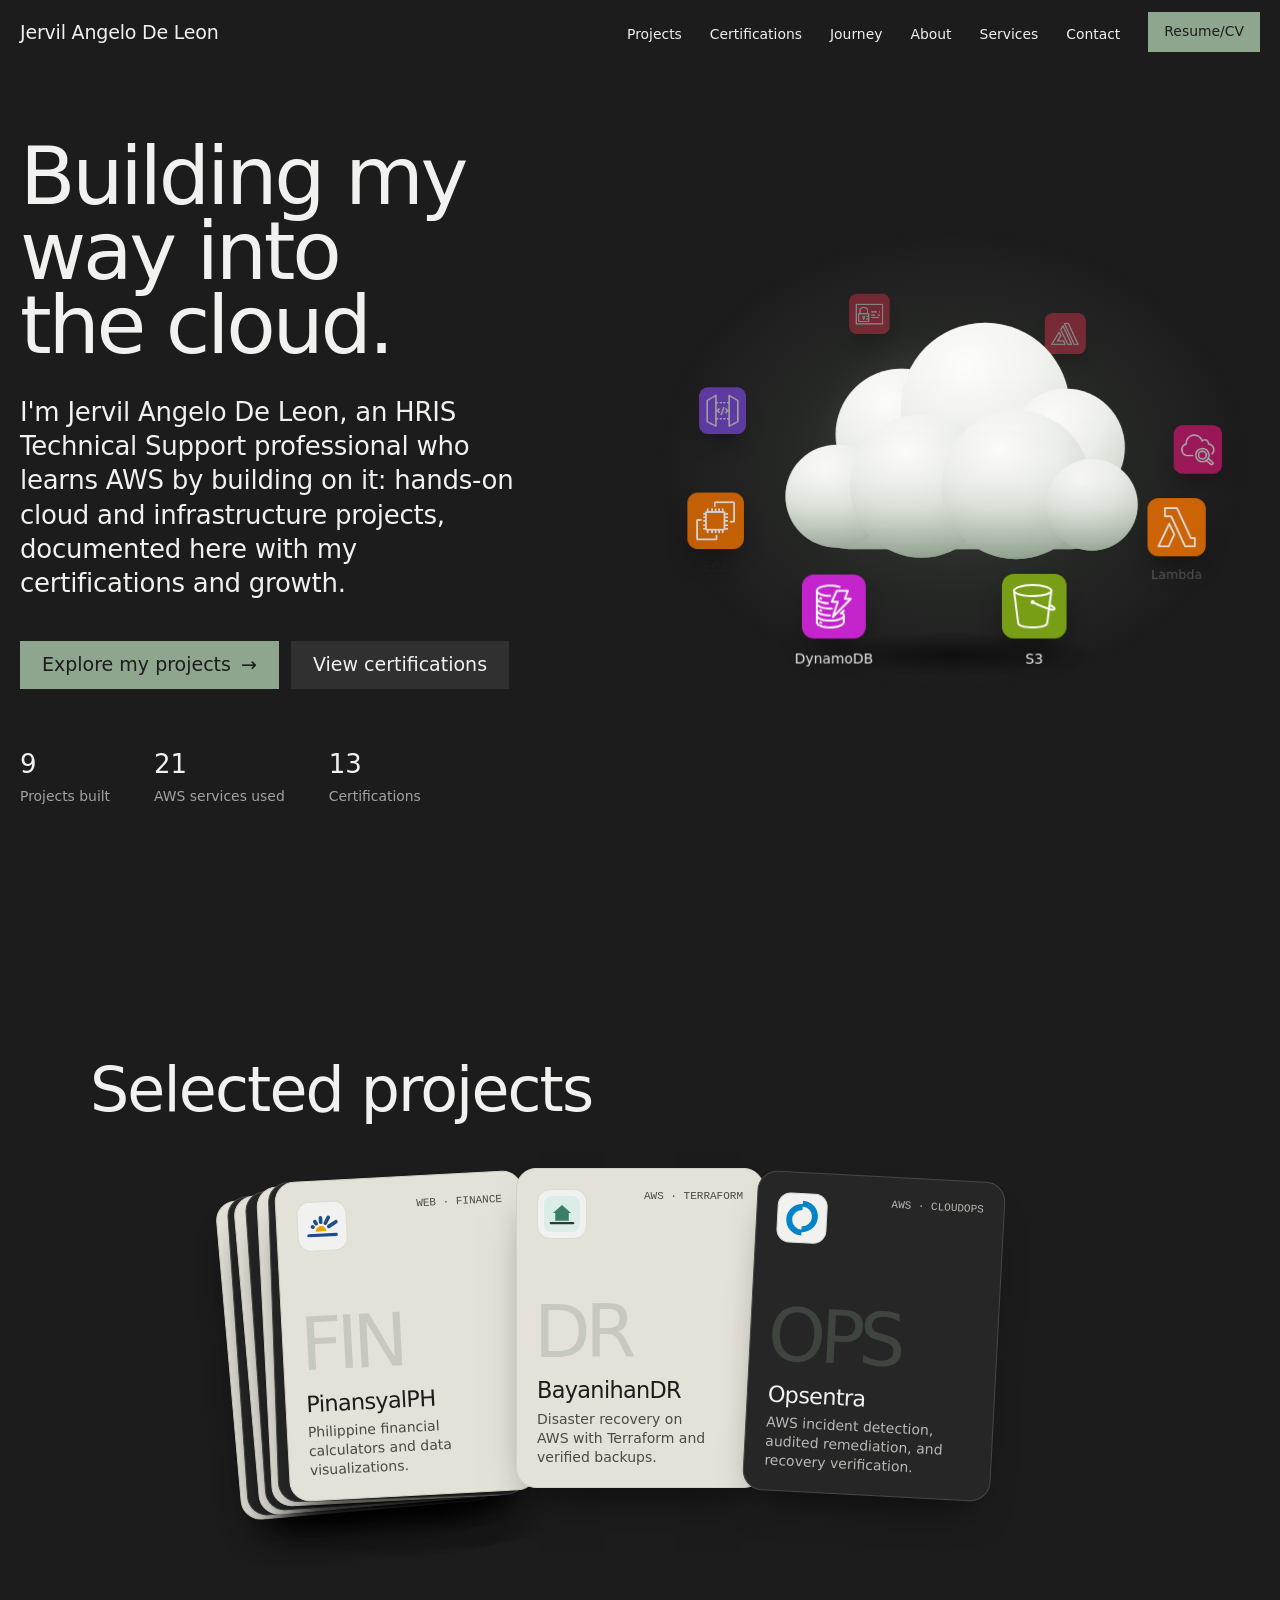
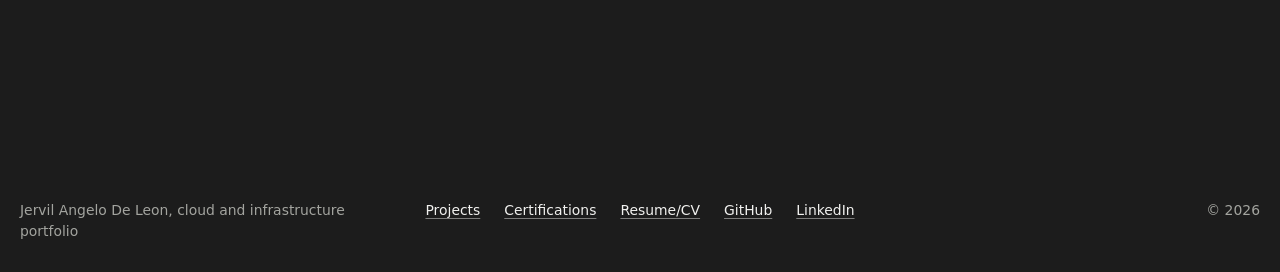
==== commit 69a68f95: "Add interactive project deck to portfolio homepage" ====
--- a/index.html
+++ b/index.html
@@ -22,6 +22,7 @@
 <link rel="stylesheet" href="css/main.css?v=20261105a">
 <link rel="stylesheet" href="css/cloud.css?v=20261105a">
 <link rel="stylesheet" href="css/pages.css?v=20261114a">
+<link rel="stylesheet" href="css/project-deck.css">
 <link rel="preconnect" href="https://fonts.googleapis.com">
 <link rel="preconnect" href="https://fonts.gstatic.com" crossorigin>
 <link href="https://fonts.googleapis.com/css2?family=Hanken+Grotesk:wght@400;500&family=Newsreader:opsz@6..72&display=swap" rel="stylesheet">
@@ -133,66 +134,112 @@
   <p class="sr-only">AWS services used in my projects include Lambda, S3, DynamoDB, EC2, API Gateway, Cognito, Amplify, CloudWatch, IAM, VPC, SNS and EventBridge.</p>
 </section>
 
-<section class="section frame feature" aria-labelledby="feat-title">
-  <div class="grid feature-grid" data-reveal>
-    <figure class="feature-media shutter-wrap">
-      <div class="shutter" data-shutter><video class="autoplay" muted loop playsinline controls preload="metadata" poster="img/work/bdr-showcase-poster.webp" width="1920" height="1080" aria-label="Showcase video for BayanihanDR: Terraform disaster recovery on AWS"><source src="img/bayanihan-dr-showcase.mp4" type="video/mp4"></video></div>
-      <figcaption class="small"><span>BayanihanDR showcase video</span><span class="muted">Terraform on AWS</span></figcaption>
-    </figure>
-    <div class="feature-text">
-      <h2 class="h2" id="feat-title">BayanihanDR</h2>
-      <p>My strongest infrastructure build: disaster recovery as code for Philippine small businesses. Terraform rebuilds the system in AWS from verified backups. The final real drill recovered in <b>5 min 29 s</b> with <b>26 s</b> of data loss, against a 30-minute target.</p>
-      <ul class="feature-icons" aria-label="Main tools and AWS services">
-        <li><img src="img/tools/terraform.svg" alt="" width="32" height="32" loading="lazy"><span>Terraform</span></li>
-        <li><img src="img/aws/AmazonEC2.svg" alt="" width="32" height="32" loading="lazy"><span>EC2</span></li>
-        <li><img src="img/aws/AmazonSimpleStorageService.svg" alt="" width="32" height="32" loading="lazy"><span>S3</span></li>
-        <li><img src="img/aws/AmazonVirtualPrivateCloud.svg" alt="" width="32" height="32" loading="lazy"><span>VPC</span></li>
-        <li><img src="img/aws/AWSIAMIdentityCenter.svg" alt="" width="32" height="32" loading="lazy"><span>IAM Identity Center</span></li>
-        <li><img src="img/aws/AWSSystemsManager.svg" alt="" width="32" height="32" loading="lazy"><span>Systems Manager</span></li>
-      </ul>
-      <div class="feature-links">
-        <a class="btn" href="projects#p-bayanihandr">See the project <span class="arrow" aria-hidden="true">→</span></a>
-        <a class="link ext" href="https://github.com/jervilangelo/bayanihan-dr" target="_blank" rel="noopener">View on GitHub</a>
-        <a class="link ext" href="https://jervilangelo.github.io/bayanihan-dr/" target="_blank" rel="noopener">Live dashboard</a>
-      </div>
-    </div>
-  </div>
-</section>
-
-<section class="section frame feature feature--flip" aria-labelledby="feat-ops-title">
-  <div class="grid feature-grid" data-reveal>
-    <figure class="feature-media shutter-wrap">
-      <div class="shutter" data-shutter><video class="autoplay" muted loop playsinline controls preload="metadata" poster="img/work/ops-showcase-poster.webp" width="1920" height="1080" aria-label="Showcase video for Opsentra: cloud operations and incident response on AWS"><source src="img/opsentra-showcase-1080p60.mp4" type="video/mp4"></video></div>
-      <figcaption class="small"><span>Opsentra showcase video</span><span class="muted">Serverless on AWS</span></figcaption>
-    </figure>
-    <div class="feature-text">
-      <h2 class="h2" id="feat-ops-title">Opsentra</h2>
-      <p>A cloud operations and incident response platform for AWS. It detects an outage, opens one incident, and runs an approved, audited fix. An incident only closes after <b>3 healthy probes</b> confirm the service is back, not when a command says it succeeded.</p>
-      <ul class="feature-icons" aria-label="Main tools and AWS services">
-        <li><img src="img/aws/AWSLambda.svg" alt="" width="32" height="32" loading="lazy"><span>Lambda</span></li>
-        <li><img src="img/aws/AmazonEventBridge.svg" alt="" width="32" height="32" loading="lazy"><span>EventBridge</span></li>
-        <li><img src="img/aws/AmazonCloudWatch.svg" alt="" width="32" height="32" loading="lazy"><span>CloudWatch</span></li>
-        <li><img src="img/aws/AWSSystemsManager.svg" alt="" width="32" height="32" loading="lazy"><span>Systems Manager</span></li>
-        <li><img src="img/aws/AmazonCognito.svg" alt="" width="32" height="32" loading="lazy"><span>Cognito</span></li>
-        <li><img src="img/tools/terraform.svg" alt="" width="32" height="32" loading="lazy"><span>Terraform</span></li>
-      </ul>
-      <div class="feature-links">
-        <a class="btn" href="projects#p-opsentra">See the project <span class="arrow" aria-hidden="true">→</span></a>
-        <a class="link ext" href="https://github.com/jervilangelo/opsentra" target="_blank" rel="noopener">View on GitHub</a>
-        <a class="link ext" href="https://jervilangelo.github.io/opsentra/" target="_blank" rel="noopener">Live demo</a>
-      </div>
-    </div>
-  </div>
-</section>
-
-<section class="section frame explore" aria-labelledby="explore-title">
-  <h2 class="h3" id="explore-title">Keep exploring</h2>
-  <ul class="explore-list" data-reveal>
-    <li><a href="projects"><span class="explore-name">Projects</span><span class="explore-note">A CloudOps incident response platform, Terraform disaster recovery on AWS, a serverless ticketing API, a hardened EC2 server, Gantt charts for Microsoft Project, money calculators and more</span><span class="arrow" aria-hidden="true">→</span></a></li>
-    <li><a href="certifications"><span class="explore-name">Certifications</span><span class="explore-note">AWS, Oracle Cloud, Google, Cisco and Certiport, with verification links</span><span class="arrow" aria-hidden="true">→</span></a></li>
-    <li><a href="journey"><span class="explore-name">Journey</span><span class="explore-note">From animation and game development to support desk to cloud</span><span class="arrow" aria-hidden="true">→</span></a></li>
-    <li><a href="services"><span class="explore-name">Services</span><span class="explore-note">Freelance websites, branding and motion work for businesses and organisations</span><span class="arrow" aria-hidden="true">→</span></a></li>
-    <li><a href="contact"><span class="explore-name">Contact</span><span class="explore-note">Open to junior cloud, infrastructure and systems roles</span><span class="arrow" aria-hidden="true">→</span></a></li>
+<section class="section frame project-showcase" id="selected-projects" aria-labelledby="selected-projects-title">
+  <div class="project-showcase-head">
+    <h2 class="h2" id="selected-projects-title">Selected projects</h2>
+    <button class="btn project-deck-restack" type="button" aria-controls="home-project-deck" hidden>Restack cards</button>
+    <p class="sr-only" id="project-deck-instructions" hidden>Spread the stack to browse all nine projects.</p>
+  </div>
+  <ul class="project-deck" id="home-project-deck" role="list">
+    <li class="project-deck-light">
+      <a class="project-deck-card" href="projects.html#p-ticketing">
+        <div class="project-deck-top">
+          <span class="project-deck-logo" aria-hidden="true">AT</span>
+          <span class="project-deck-category">AWS &middot; Serverless</span>
+        </div>
+        <span class="project-deck-mark" aria-hidden="true">API</span>
+        <h3>AWS Serverless Ticketing API</h3>
+        <p>Support tickets with DynamoDB and automated alerts.</p>
+      </a>
+    </li>
+    <li>
+      <a class="project-deck-card" href="projects.html#p-ec2">
+        <div class="project-deck-top">
+          <span class="project-deck-logo" aria-hidden="true">EC</span>
+          <span class="project-deck-category">AWS &middot; Infrastructure</span>
+        </div>
+        <span class="project-deck-mark" aria-hidden="true">EC2</span>
+        <h3>Secure EC2 Web Server</h3>
+        <p>A hardened Nginx server on AWS.</p>
+      </a>
+    </li>
+    <li class="project-deck-light">
+      <a class="project-deck-card" href="projects.html#p-hris">
+        <div class="project-deck-top">
+          <span class="project-deck-logo" aria-hidden="true">HT</span>
+          <span class="project-deck-category">HRIS &middot; Automation</span>
+        </div>
+        <span class="project-deck-mark" aria-hidden="true">HRIS</span>
+        <h3>HRIS Template Completion Tracker</h3>
+        <p>Automated checks for HRIS template completion.</p>
+      </a>
+    </li>
+    <li>
+      <a class="project-deck-card" href="projects.html#p-eccm">
+        <div class="project-deck-top">
+          <span class="project-deck-logo" aria-hidden="true"><img src="img/work/logos/eccm.png" alt="" width="40" height="40" loading="lazy"></span>
+          <span class="project-deck-category">Web &middot; Nonprofit</span>
+        </div>
+        <span class="project-deck-mark" aria-hidden="true">WEB</span>
+        <h3>ECCM Website</h3>
+        <p>A responsive website for a local church.</p>
+      </a>
+    </li>
+    <li class="project-deck-light">
+      <a class="project-deck-card" href="projects.html#p-schedrift">
+        <div class="project-deck-top">
+          <span class="project-deck-logo" aria-hidden="true"><img src="img/work/logos/schedrift.png" alt="" width="40" height="40" loading="lazy"></span>
+          <span class="project-deck-category">Timeline &middot; Planning</span>
+        </div>
+        <span class="project-deck-mark" aria-hidden="true">PLAN</span>
+        <h3>Schedrift</h3>
+        <p>Project timelines, dependencies, and delay simulation.</p>
+      </a>
+    </li>
+    <li>
+      <a class="project-deck-card" href="projects.html#teolohiya">
+        <div class="project-deck-top">
+          <span class="project-deck-logo" aria-hidden="true"><img src="img/work/logos/teolohiya.png" alt="" width="40" height="40" loading="lazy"></span>
+          <span class="project-deck-category">Next.js &middot; AWS</span>
+        </div>
+        <span class="project-deck-mark" aria-hidden="true">BOOK</span>
+        <h3>Teolohiya.site</h3>
+        <p>A Philippine theological-book listing platform.</p>
+      </a>
+    </li>
+    <li class="project-deck-light">
+      <a class="project-deck-card" href="projects.html#p-pinansyalph">
+        <div class="project-deck-top">
+          <span class="project-deck-logo" aria-hidden="true"><img src="img/work/logos/pinansyalph.svg" alt="" width="40" height="40" loading="lazy"></span>
+          <span class="project-deck-category">Web &middot; Finance</span>
+        </div>
+        <span class="project-deck-mark" aria-hidden="true">FIN</span>
+        <h3>PinansyalPH</h3>
+        <p>Philippine financial calculators and data visualizations.</p>
+      </a>
+    </li>
+    <li class="project-deck-light">
+      <a class="project-deck-card" href="projects.html#p-bayanihandr">
+        <div class="project-deck-top">
+          <span class="project-deck-logo" aria-hidden="true"><img src="img/work/logos/bayanihandr.svg" alt="" width="40" height="40" loading="lazy"></span>
+          <span class="project-deck-category">AWS &middot; Terraform</span>
+        </div>
+        <span class="project-deck-mark" aria-hidden="true">DR</span>
+        <h3>BayanihanDR</h3>
+        <p>Disaster recovery on AWS with Terraform and verified backups.</p>
+      </a>
+    </li>
+    <li>
+      <a class="project-deck-card" href="projects.html#p-opsentra">
+        <div class="project-deck-top">
+          <span class="project-deck-logo" aria-hidden="true"><img src="img/work/logos/opsentra.svg" alt="" width="40" height="40" loading="lazy"></span>
+          <span class="project-deck-category">AWS &middot; CloudOps</span>
+        </div>
+        <span class="project-deck-mark" aria-hidden="true">OPS</span>
+        <h3>Opsentra</h3>
+        <p>AWS incident detection, audited remediation, and recovery verification.</p>
+      </a>
+    </li>
   </ul>
 </section>
 
@@ -212,5 +259,6 @@
 
 <script src="js/main.js?v=20261105a" defer></script>
 <script src="js/cloud-animation.js?v=20261105a" defer></script>
+<script src="js/project-deck.js" defer></script>
 </body>
 </html>
--- a/css/project-deck.css
+++ b/css/project-deck.css
@@ -0,0 +1,195 @@
+.project-showcase {
+  --deck-ease: cubic-bezier(.2, .8, .2, 1);
+}
+
+.project-showcase-head {
+  display: flex;
+  flex-wrap: wrap;
+  align-items: center;
+  justify-content: space-between;
+  gap: 12px;
+  margin: 0 auto 22px;
+  max-width: 1100px;
+}
+
+.project-deck-restack[hidden] { display: none; }
+
+.project-deck {
+  --card-width: min(248px, calc(100vw - 80px));
+  --card-height: 320px;
+  --columns: 1;
+  --row-step: 354px;
+  --column-step: 270px;
+  --pile-step: 2.5px;
+  --stagger: 80ms;
+  display: grid;
+  grid-template-columns: repeat(var(--columns), var(--card-width));
+  justify-content: center;
+  gap: 24px;
+  max-width: 1100px;
+  margin-inline: auto;
+  padding-block: 24px;
+  list-style: none;
+}
+
+.project-deck[data-ready] {
+  --rows: round(up, var(--visible-count) / var(--columns), 1);
+  display: block;
+  position: relative;
+  isolation: isolate;
+  height: calc(66px + var(--card-height) + (var(--rows) - 1) * var(--row-step));
+  transition: height 900ms var(--deck-ease);
+}
+
+.project-deck[data-ready]:not([data-expanded]) {
+  --column-step: 234px;
+  transition-delay: calc(var(--last-index) * var(--stagger));
+}
+
+.project-deck[data-ready] > li {
+  --slot: max(0, var(--index) - var(--pile-count));
+  --row: round(down, var(--slot) / var(--columns), 1);
+  --column: mod(var(--slot), var(--columns));
+  --row-count: min(var(--columns), var(--visible-count) - var(--row) * var(--columns));
+  --position: calc(var(--column) - (var(--row-count) - 1) / 2);
+  --x: calc(var(--position) * var(--column-step) + var(--pile-x, 0px));
+  --y: calc(var(--row) * var(--row-step) + var(--pile-y, 0px));
+  position: absolute;
+  top: 24px;
+  left: calc(50% - var(--card-width) / 2);
+  translate: var(--x) var(--y);
+  rotate: var(--tilt);
+  transition: translate 900ms var(--deck-ease), rotate 900ms var(--deck-ease);
+  transition-delay: calc(var(--index) * var(--stagger));
+}
+
+.project-deck[data-ready] > [data-pile] {
+  --pile-x: calc((var(--index) - var(--pile-count)) * var(--pile-step));
+  --pile-y: calc((var(--index) - var(--pile-count)) * -2.5px);
+  pointer-events: none;
+}
+
+.project-deck[data-ready]:not([data-dealt]) > li {
+  translate: var(--x) calc(var(--y) + 18px);
+}
+
+.project-deck-card {
+  --card-muted: #b8b9b2;
+  --card-mark: #3d453e;
+  display: flex;
+  flex-direction: column;
+  width: var(--card-width);
+  height: var(--card-height);
+  padding: 20px;
+  border: 1px solid #444a44;
+  border-radius: 20px;
+  background: var(--surface);
+  color: var(--ink);
+  box-shadow: 0 24px 42px -23px rgb(0 0 0 / 75%);
+  text-decoration: none;
+  transition: transform 400ms var(--deck-ease), border-color 150ms ease;
+}
+
+.project-deck-light .project-deck-card {
+  --card-muted: var(--field-muted);
+  --card-mark: #c8c9be;
+  border-color: #d1d1c6;
+  background: var(--strip-4);
+  color: var(--field-ink);
+}
+
+.project-deck-top {
+  display: flex;
+  justify-content: space-between;
+  align-items: flex-start;
+  gap: 12px;
+}
+
+.project-deck-logo {
+  display: grid;
+  place-items: center;
+  flex: none;
+  width: 50px;
+  height: 50px;
+  border: 1px solid #dadbd2;
+  border-radius: 13px;
+  background: var(--ink);
+  color: var(--field-ink);
+  font-weight: 500;
+}
+
+.project-deck-logo img {
+  width: 36px;
+  height: 36px;
+  object-fit: contain;
+  border-radius: 6px;
+}
+
+.project-deck-category {
+  max-width: 104px;
+  color: var(--card-muted);
+  font: 11px/1.4 ui-monospace, Consolas, monospace;
+  text-align: right;
+  text-transform: uppercase;
+}
+
+.project-deck-mark {
+  margin: auto 0 16px -3px;
+  color: var(--card-mark);
+  font-size: clamp(3.5rem, 20vw, 4.6rem);
+  font-weight: 500;
+  line-height: .85;
+  letter-spacing: -.075em;
+}
+
+.project-deck-card h3 {
+  font-size: 1.4rem;
+  line-height: 1.06;
+  text-wrap: initial;
+}
+
+.project-deck-card p {
+  min-height: 2.7em;
+  margin-top: 7px;
+  color: var(--card-muted);
+  font-size: .875rem;
+  line-height: 1.35;
+}
+
+.project-deck > li:focus-within { z-index: 1; }
+.project-deck-card:focus-visible { outline-offset: 4px; }
+
+@media (min-width: 600px) {
+  .project-deck { --columns: 2; --pile-step: 4px; }
+}
+
+@media (min-width: 930px) {
+  .project-deck { --columns: 3; --pile-step: 9px; }
+
+  .project-deck[data-ready] > li {
+    --y: calc(var(--row) * var(--row-step) + var(--position) * var(--position) * 8px + var(--pile-y, 0px));
+  }
+
+  .project-deck[data-ready]:not([data-dealt]) > li {
+    translate: calc(var(--position) * 4px) calc(var(--position) * -3px);
+  }
+}
+
+@media (min-width: 1150px) {
+  .project-deck { --columns: 4; }
+}
+
+@media (hover: hover) and (pointer: fine) {
+  .project-deck[data-dealt] > li:not([data-pile]):hover { z-index: 1; }
+  .project-deck[data-dealt] > li:not([data-pile]):hover .project-deck-card {
+    transform: translateY(-18px) rotate(calc(-1 * var(--tilt)));
+    border-color: var(--accent);
+  }
+}
+
+@media (prefers-reduced-motion: reduce) {
+  .project-deck { --stagger: 0ms; }
+  .project-deck[data-ready], .project-deck[data-ready] > li,
+  .project-deck-card { transition: none; }
+  .project-deck[data-dealt] > li:not([data-pile]):hover .project-deck-card { transform: none; }
+}
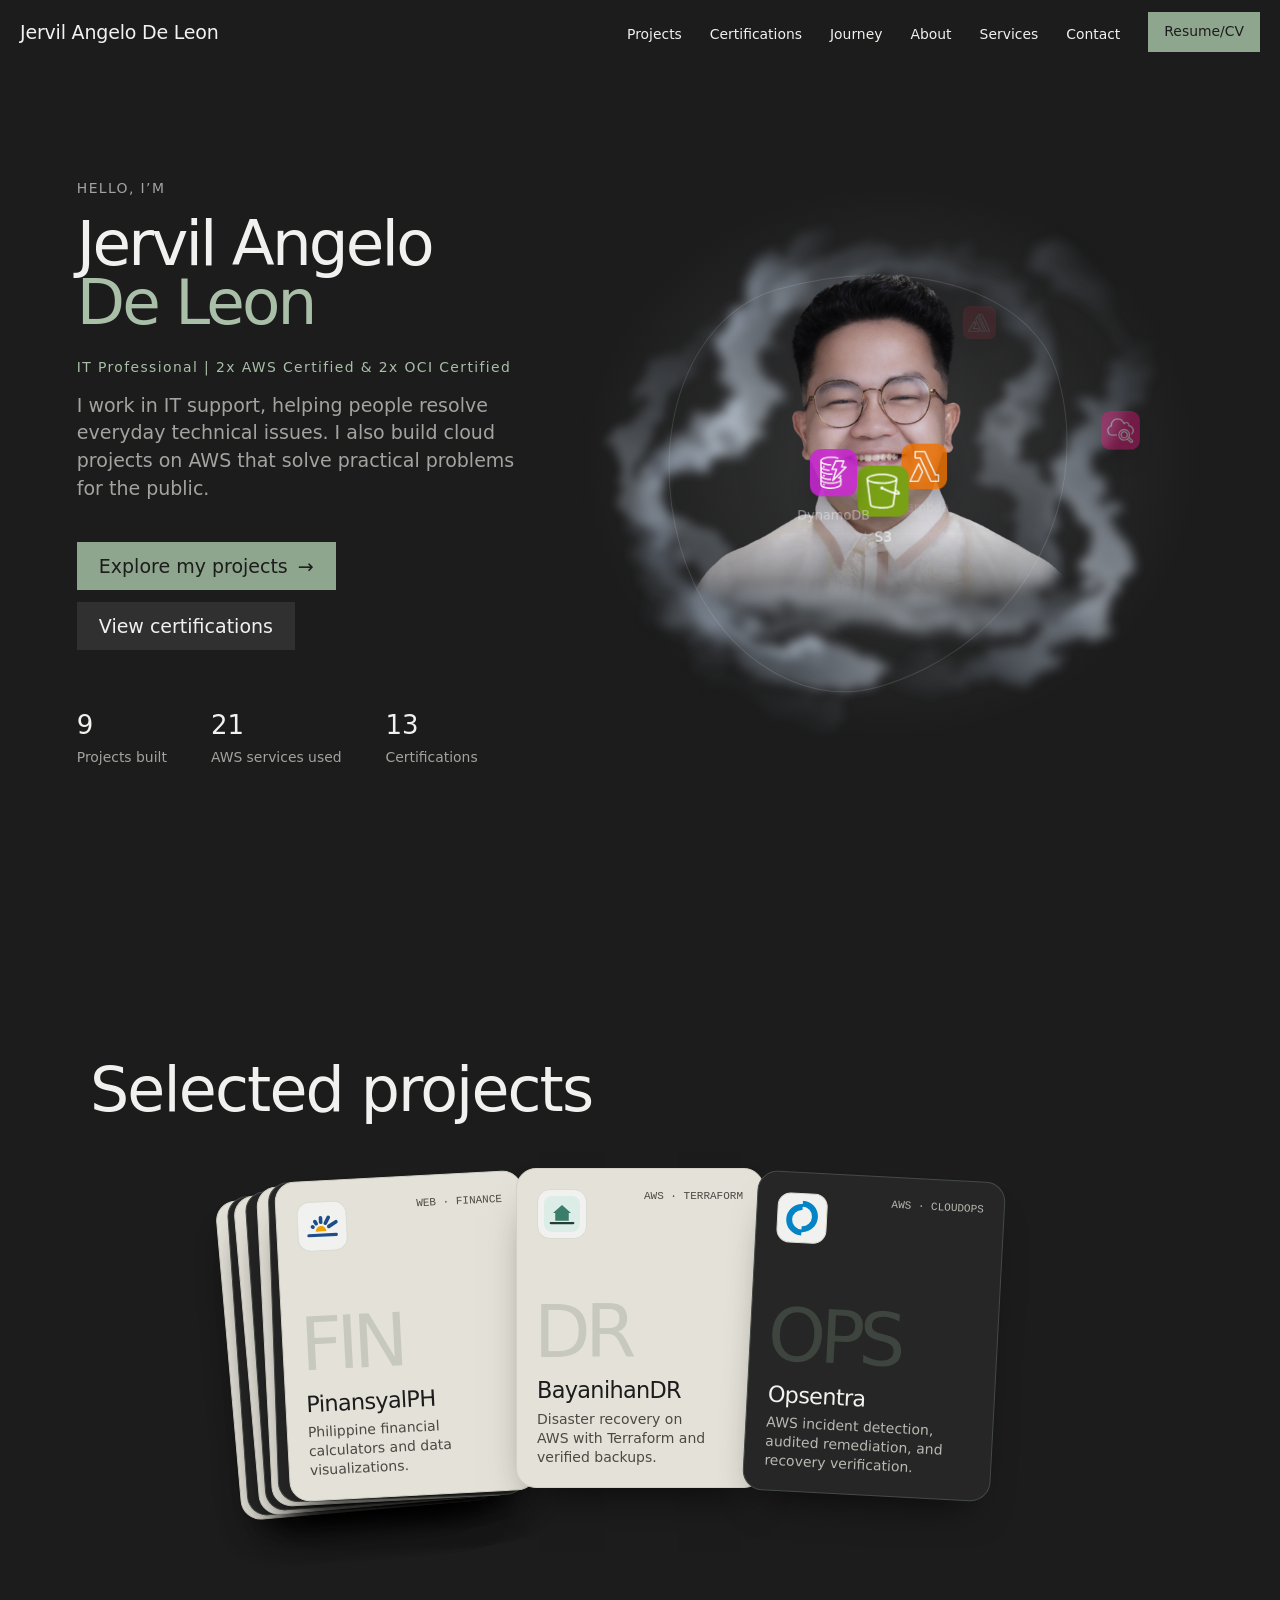
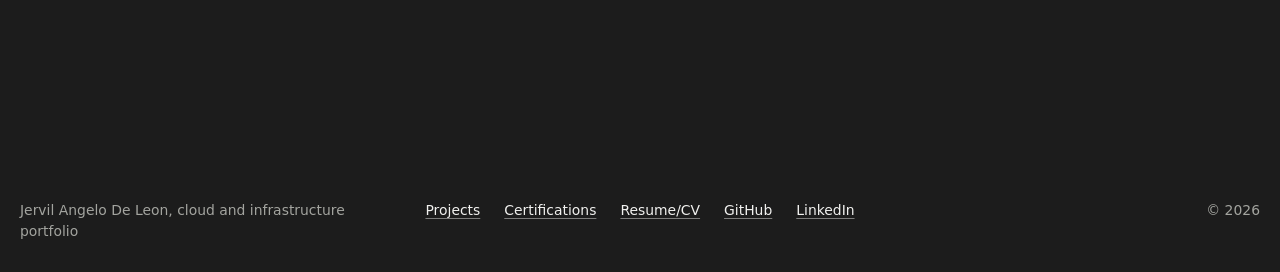
==== commit 0eda9382: "Redesign homepage hero around animated portrait" ====
--- a/index.html
+++ b/index.html
@@ -20,7 +20,7 @@
 <link rel="preconnect" href="https://cdn.fontshare.com" crossorigin>
 <link href="https://api.fontshare.com/v2/css?f[]=clash-grotesk@400,500&display=swap" rel="stylesheet">
 <link rel="stylesheet" href="css/main.css?v=20261105a">
-<link rel="stylesheet" href="css/cloud.css?v=20261105a">
+<link rel="stylesheet" href="css/cloud.css?v=20261126j">
 <link rel="stylesheet" href="css/pages.css?v=20261114a">
 <link rel="stylesheet" href="css/project-deck.css">
 <link rel="preconnect" href="https://fonts.googleapis.com">
@@ -68,8 +68,10 @@
 
 <section class="hero" aria-labelledby="hero-title">
   <div class="hero-copy">
-    <h1 id="hero-title">Building my way into the cloud.</h1>
-    <p class="hero-intro">I'm <b>Jervil Angelo De Leon</b>, an HRIS Technical Support professional who learns AWS by building on it: hands-on cloud and infrastructure projects, documented here with my certifications and growth.</p>
+    <p class="hero-greeting">Hello, I&rsquo;m</p>
+    <h1 id="hero-title">Jervil Angelo <span>De Leon</span></h1>
+    <p class="hero-role">IT Professional <span>| 2x AWS Certified &amp; 2x OCI Certified</span></p>
+    <p class="hero-intro">I work in IT support, helping people resolve everyday technical issues. I also build cloud projects on AWS that solve practical problems for the public.</p>
     <div class="hero-cta">
       <a class="btn" href="projects">Explore my projects <span class="arrow" aria-hidden="true">→</span></a>
       <a class="btn btn--quiet" href="certifications">View certifications</a>
@@ -81,54 +83,22 @@
     </dl>
   </div>
 
-  <div class="cloud-stage" aria-hidden="true">
+  <div class="cloud-stage">
     <div class="cloud-glow"></div>
-    <div class="cloud-shadow"></div>
-    <div class="cloud-body"><div class="cloud-float"><div class="cloud-tilt">
-      <svg class="cloud-svg" viewBox="0 0 600 380" focusable="false">
-        <defs>
-          <radialGradient id="lobe" cx="38%" cy="26%" r="82%">
-            <stop offset="0" stop-color="#fbfbf9"/>
-            <stop offset="0.5" stop-color="#eceee9"/>
-            <stop offset="0.86" stop-color="#d7dbd3"/>
-            <stop offset="1" stop-color="#c6cdc2"/>
-          </radialGradient>
-          <linearGradient id="shade" gradientUnits="userSpaceOnUse" x1="0" y1="70" x2="0" y2="340">
-            <stop offset="0" stop-color="#ffffff" stop-opacity="0.35"/>
-            <stop offset="0.42" stop-color="#ffffff" stop-opacity="0"/>
-            <stop offset="0.72" stop-color="#7f977e" stop-opacity="0.18"/>
-            <stop offset="1" stop-color="#5f765f" stop-opacity="0.62"/>
-          </linearGradient>
-          <mask id="cloudMask">
-            <g fill="#fff">
-              <circle cx="228" cy="160" r="92"/><circle cx="345" cy="122" r="118"/><circle cx="458" cy="178" r="82"/>
-              <rect x="92" y="196" width="436" height="124" rx="62"/>
-              <circle cx="138" cy="246" r="72"/><circle cx="256" cy="232" r="100"/><circle cx="388" cy="230" r="104"/><circle cx="494" cy="258" r="64"/>
-            </g>
-          </mask>
-        </defs>
-        <g fill="url(#lobe)">
-          <circle cx="228" cy="160" r="92"/>
-          <circle cx="345" cy="122" r="118"/>
-          <circle cx="458" cy="178" r="82"/>
-          <rect x="92" y="196" width="436" height="124" rx="62"/>
-          <circle cx="138" cy="246" r="72"/>
-          <circle cx="256" cy="232" r="100"/>
-          <circle cx="388" cy="230" r="104"/>
-          <circle cx="494" cy="258" r="64"/>
-        </g>
-        <rect width="600" height="380" fill="url(#shade)" mask="url(#cloudMask)"/>
-      </svg>
-    </div></div></div>
-    <div class="orbit">
-        <div class="orb" style="left:9%;top:44%"><img src="img/aws/AWSLambda.svg" data-file="AWSLambda" alt="" width="64" height="64"><span>Lambda</span></div>
-        <div class="orb" style="left:20%;top:13%"><img src="img/aws/AmazonSimpleStorageService.svg" data-file="AmazonSimpleStorageService" alt="" width="64" height="64"><span>S3</span></div>
-        <div class="orb" style="left:50%;top:4%"><img src="img/aws/AmazonDynamoDB.svg" data-file="AmazonDynamoDB" alt="" width="64" height="64"><span>DynamoDB</span></div>
-        <div class="orb" style="left:80%;top:13%"><img src="img/aws/AmazonEC2.svg" data-file="AmazonEC2" alt="" width="64" height="64"><span>EC2</span></div>
-        <div class="orb" style="left:91%;top:44%"><img src="img/aws/AmazonAPIGateway.svg" data-file="AmazonAPIGateway" alt="" width="64" height="64"><span>API Gateway</span></div>
-        <div class="orb" style="left:78%;top:76%"><img src="img/aws/AmazonCognito.svg" data-file="AmazonCognito" alt="" width="64" height="64"><span>Cognito</span></div>
-        <div class="orb" style="left:22%;top:76%"><img src="img/aws/AWSAmplify.svg" data-file="AWSAmplify" alt="" width="64" height="64"><span>Amplify</span></div>
-        <div class="orb" style="left:50%;top:88%"><img src="img/aws/AmazonCloudWatch.svg" data-file="AmazonCloudWatch" alt="" width="64" height="64"><span>CloudWatch</span></div>
+    <div class="portrait-smoke" aria-hidden="true"></div>
+    <div class="portrait-backdrop"></div>
+    <div class="hero-portrait">
+      <img src="img/work/hero-portrait.png" width="1024" height="1078" alt="Portrait of Jervil Angelo De Leon" fetchpriority="high">
+    </div>
+    <div class="orbit" aria-hidden="true">
+        <div class="orb" style="left:10%;top:48%"><img src="img/aws/AWSLambda.svg" data-file="AWSLambda" alt="" width="64" height="64"><span>Lambda</span></div>
+        <div class="orb" style="left:23%;top:23%"><img src="img/aws/AmazonSimpleStorageService.svg" data-file="AmazonSimpleStorageService" alt="" width="64" height="64"><span>S3</span></div>
+        <div class="orb" style="left:50%;top:15%"><img src="img/aws/AmazonDynamoDB.svg" data-file="AmazonDynamoDB" alt="" width="64" height="64"><span>DynamoDB</span></div>
+        <div class="orb" style="left:77%;top:23%"><img src="img/aws/AmazonEC2.svg" data-file="AmazonEC2" alt="" width="64" height="64"><span>EC2</span></div>
+        <div class="orb" style="left:90%;top:48%"><img src="img/aws/AmazonAPIGateway.svg" data-file="AmazonAPIGateway" alt="" width="64" height="64"><span>API Gateway</span></div>
+        <div class="orb" style="left:79%;top:75%"><img src="img/aws/AmazonCognito.svg" data-file="AmazonCognito" alt="" width="64" height="64"><span>Cognito</span></div>
+        <div class="orb" style="left:21%;top:75%"><img src="img/aws/AWSAmplify.svg" data-file="AWSAmplify" alt="" width="64" height="64"><span>Amplify</span></div>
+        <div class="orb" style="left:50%;top:82%"><img src="img/aws/AmazonCloudWatch.svg" data-file="AmazonCloudWatch" alt="" width="64" height="64"><span>CloudWatch</span></div>
     </div>
   </div>
   <p class="sr-only">AWS services used in my projects include Lambda, S3, DynamoDB, EC2, API Gateway, Cognito, Amplify, CloudWatch, IAM, VPC, SNS and EventBridge.</p>
@@ -258,7 +228,7 @@
 </footer>
 
 <script src="js/main.js?v=20261105a" defer></script>
-<script src="js/cloud-animation.js?v=20261105a" defer></script>
+<script src="js/cloud-animation.js?v=20261126e" defer></script>
 <script src="js/project-deck.js" defer></script>
 </body>
 </html>
--- a/css/cloud.css
+++ b/css/cloud.css
@@ -1,4 +1,4 @@
-/* Homepage hero: introduction and the animated cloud. */
+/* Homepage hero: introduction and the portrait composition. */
 
 .hero {
   min-height: calc(100svh - var(--nav-h));
@@ -10,53 +10,114 @@
 
 /* ---- introduction ---- */
 .hero-copy { grid-column: 1 / 7; position: relative; z-index: 5; }
-.hero-copy h1 { font-size: clamp(3rem, 0.9rem + 5.2vw, 6.5rem); line-height: 0.92; letter-spacing: -0.04em; max-width: 10ch; }
-.hero-intro { margin-top: 32px; font-size: var(--step-lead); line-height: 1.32; letter-spacing: -0.01em; max-width: 30ch; }
-.hero-intro b { font-weight: 500; }
+.hero-greeting, .hero-role {
+  font-size: var(--step-small); font-weight: 500; letter-spacing: 0.1em;
+}
+.hero-greeting { margin-bottom: 15px; color: var(--muted); text-transform: uppercase; }
+.hero-copy h1 { font-size: clamp(2.125rem, 4.9vw, 5.75rem); line-height: 0.95; letter-spacing: -0.045em; }
+.hero-copy h1 span { display: block; color: var(--accent-strong); }
+.hero-role { margin-top: 24px; color: var(--accent-strong); }
+.hero-intro { margin-top: 14px; font-size: var(--step-body); line-height: 1.45; max-width: 39ch; color: var(--muted); }
 .hero-cta { margin-top: 40px; display: flex; flex-wrap: wrap; gap: 12px; }
 .hero-facts { margin: 56px 0 0; display: flex; flex-wrap: wrap; gap: 20px 44px; }
 .hero-facts div { display: grid; gap: 2px; }
 .hero-facts dt { font-size: var(--step-lead); font-weight: 500; font-variant-numeric: tabular-nums; order: 0; }
 .hero-facts dd { margin: 0; font-size: var(--step-small); color: var(--muted); }
 
-/* ---- the cloud ---- */
+/* ---- portrait and smoke ---- */
 .cloud-stage {
   grid-column: 7 / 13; justify-self: center;
   position: relative; width: 100%; max-width: 760px; aspect-ratio: 1 / 0.9;
-  perspective: 1000px;
+  --portrait-center: 46%;
+  isolation: isolate;
 }
 .cloud-glow {
-  position: absolute; inset: 6% 2% 10%; pointer-events: none;
-  background: radial-gradient(closest-side, rgba(143, 166, 142, 0.26), rgba(143, 166, 142, 0.09) 55%, rgba(143, 166, 142, 0) 100%); /* taste-skill-ignore: the brief asks for a soft glow */
+  position: absolute; inset: 0; pointer-events: none;
+  background: radial-gradient(ellipse at 52% 48%, rgba(210, 214, 222, 0.14), transparent 66%);
 }
-.cloud-glow::after {
-  content: ""; position: absolute; inset: 22% 26% 30%;
-  background: radial-gradient(closest-side, rgba(241, 241, 239, 0.12), rgba(241, 241, 239, 0)); /* taste-skill-ignore: the brief asks for a soft glow */
+.portrait-smoke {
+  position: absolute; inset: -3% -4% 4%; pointer-events: none;
 }
-.cloud-body { position: absolute; left: 50%; top: 47%; width: 70%; transform: translate(-50%, -50%); z-index: 2; pointer-events: none; }
-.cloud-float { animation: cloudFloat 9s ease-in-out infinite alternate; }
-.cloud-tilt { transform-style: preserve-3d; will-change: transform; }
-.cloud-svg { width: 100%; height: auto; overflow: visible; }
-.cloud-svg { animation: lobeBreathe 7s ease-in-out infinite alternate; transform-origin: 50% 70%; }
-.cloud-shadow {
-  position: absolute; left: 50%; top: 79%; width: 46%; height: 8%; z-index: 0; pointer-events: none;
-  transform: translateX(-50%);
-  background: radial-gradient(closest-side, rgba(0, 0, 0, 0.55), rgba(0, 0, 0, 0)); /* taste-skill-ignore: the brief asks for a soft glow */
-  animation: cloudShadow 9s ease-in-out infinite alternate;
+.portrait-smoke::before, .portrait-smoke::after {
+  content: ""; position: absolute; inset: 0;
+  background: url("../img/work/hero-smoke.svg") center / contain no-repeat;
+  animation: smoke-drift 12s ease-in-out infinite alternate;
 }
-@keyframes cloudFloat { from { transform: translateY(-1.6%); } to { transform: translateY(1.6%); } }
-@keyframes cloudShadow { from { transform: translateX(-50%) scale(0.9); opacity: 0.7; } to { transform: translateX(-50%) scale(1.04); opacity: 1; } }
-@keyframes lobeBreathe { from { transform: scale(1); } to { transform: scale(1.018, 1.026); } }
-
+.portrait-smoke::after {
+  inset: 3% -4% -6%;
+  --smoke-turn: 150deg;
+  opacity: 0.52;
+  animation-duration: 17s;
+  animation-delay: -8s;
+  animation-direction: alternate-reverse;
+  transform: rotate(var(--smoke-turn)) scale(0.9);
+}
+@keyframes smoke-drift {
+  from { transform: translate(-2%, 3%) rotate(calc(var(--smoke-turn, 0deg) - 5deg)) scale(0.91); }
+  to { transform: translate(3%, -6%) rotate(calc(var(--smoke-turn, 0deg) + 8deg)) scale(1.1); }
+}
+.portrait-backdrop, .hero-portrait {
+  position: absolute; left: 50%; top: var(--portrait-center); aspect-ratio: 1;
+  transform: translate(-50%, -50%);
+}
+.portrait-backdrop {
+  width: 63%; top: calc(var(--portrait-center) + 3%); z-index: 2; pointer-events: none;
+  transform: translate(-51%, -48%) rotate(-16deg);
+  border: 1px solid rgba(226, 230, 237, 0.14);
+  background: transparent;
+  border-radius: 40% 60% 63% 37% / 54% 39% 61% 46%;
+  animation: backdrop-morph 5s ease-in-out infinite alternate;
+}
+.hero-portrait {
+  width: 58%; top: calc(var(--portrait-center) - 2%); z-index: 4;
+  aspect-ratio: auto;
+  animation: portrait-drift 7s ease-in-out infinite alternate;
+}
+.hero-portrait img {
+  display: block; width: 100%; height: auto;
+  mask-image: linear-gradient(#000 66%, rgba(0, 0, 0, 0.94) 74%, rgba(0, 0, 0, 0.58) 84%, rgba(0, 0, 0, 0.12) 93%, transparent 97%);
+}
+.cloud-stage::after {
+  content: ""; position: absolute; z-index: 4; pointer-events: none;
+  left: 50%; top: calc(var(--portrait-center) + 25%); width: 77%; aspect-ratio: 4;
+  background: url("../img/work/hero-foreground-smoke.svg") center / contain no-repeat;
+  transform: translate(-50%, -50%);
+  animation: foreground-smoke-drift 9s ease-in-out infinite alternate;
+}
+@keyframes foreground-smoke-drift {
+  from { transform: translate(-53%, -48%) scale(0.97); opacity: 0.72; }
+  to { transform: translate(-47%, -54%) scale(1.03); opacity: 0.96; }
+}
+@keyframes portrait-drift {
+  from { transform: translate(-50%, -51.5%); }
+  to { transform: translate(-50%, -48.5%); }
+}
+@keyframes backdrop-morph {
+  0% {
+    border-radius: 39% 61% 64% 36% / 55% 37% 63% 45%;
+    transform: translate(-52%, -48%) rotate(-19deg);
+  }
+  50% {
+    border-radius: 62% 38% 44% 56% / 41% 60% 40% 59%;
+    transform: translate(-49%, -51%) rotate(-10deg) scale(1.05);
+  }
+  100% {
+    border-radius: 46% 54% 35% 65% / 63% 42% 58% 37%;
+    transform: translate(-48%, -49%) rotate(-4deg);
+  }
+}
 /* ---- the service icons ---- */
 .orb {
-  position: absolute; z-index: 3; width: 64px; margin: -32px 0 0 -32px;
+  --icon-size: clamp(40px, 4vw, 58px);
+  position: absolute; z-index: 3; width: var(--icon-size);
+  margin: calc(var(--icon-size) / -2) 0 0 calc(var(--icon-size) / -2);
+  transform-origin: center calc(var(--icon-size) / 2);
   display: flex; flex-direction: column; align-items: center; gap: 10px;
   pointer-events: none;
 }
-.orb img { width: 64px; height: 64px; border-radius: 12px; box-shadow: 0 18px 32px -10px rgba(0, 0, 0, 0.6); /* taste-skill-ignore: floating objects carry depth */ }
+.orb img { width: var(--icon-size); height: var(--icon-size); border-radius: 12px; box-shadow: 0 18px 32px -10px rgba(0, 0, 0, 0.6); /* taste-skill-ignore: floating objects carry depth */ }
 .orb span { font-size: var(--step-small); font-weight: 500; white-space: nowrap; color: var(--ink); }
-.cloud-stage.is-live .orb { left: 50%; top: 47%; will-change: transform, opacity; }
+.cloud-stage.is-live .orb { left: 50%; top: var(--portrait-center); will-change: transform, opacity; }
 .cloud-stage.is-live { cursor: grab; touch-action: pan-y; user-select: none; -webkit-user-select: none; }
 .cloud-stage.is-dragging { cursor: grabbing; }
 .cloud-stage img { -webkit-user-drag: none; }
@@ -64,28 +125,33 @@
 
 /* entrance (motion allowed only) */
 @media (prefers-reduced-motion: no-preference) {
-  .js .cloud-body { animation: cloudIn 1400ms var(--ease-expo) both; }
   .js .cloud-glow { animation: glowIn 1800ms ease-out both; }
-  .js .cloud-stage:not(.is-live) .orb { opacity: 0; }
   .js .hero-copy > * { opacity: 0; transform: translateY(20px); animation: copyIn 900ms var(--ease-expo) forwards; }
   .js .hero-copy > :nth-child(2) { animation-delay: 90ms; }
   .js .hero-copy > :nth-child(3) { animation-delay: 180ms; }
   .js .hero-copy > :nth-child(4) { animation-delay: 270ms; }
+  .js .hero-copy > :nth-child(n + 5) { animation-delay: 360ms; }
 }
-@keyframes cloudIn { from { opacity: 0; transform: translate(-50%, -42%) scale(0.94); } to { opacity: 1; transform: translate(-50%, -50%); } }
 @keyframes glowIn { from { opacity: 0; } to { opacity: 1; } }
 @keyframes copyIn { to { opacity: 1; transform: none; } }
 
 @media (prefers-reduced-motion: reduce) {
-  .cloud-float, .cloud-shadow, .cloud-svg { animation: none; }
+  .portrait-backdrop, .hero-portrait,
+  .portrait-smoke::before, .portrait-smoke::after, .cloud-stage::after { animation: none; }
+}
+
+@media (min-width: 1001px) {
+  .hero { padding-inline: max(clamp(32px, 6vw, 96px), calc((100% - 1440px) / 2)); }
+  .hero-copy { grid-column: 1 / 6; }
+  .cloud-stage { grid-column: 6 / 13; justify-self: start; }
 }
 
 /* ---- tablet and phone: stacked ---- */
 @media (max-width: 1000px) {
   .hero { min-height: 0; row-gap: 24px; padding-top: 48px; }
   .hero-copy, .cloud-stage { grid-column: 1 / -1; }
-  .hero-copy h1 { max-width: 12ch; }
-  .cloud-stage { max-width: 620px; aspect-ratio: 1 / 0.78; }
+  .hero-copy h1 { font-size: clamp(2.125rem, 9vw, 5.75rem); }
+  .cloud-stage { max-width: 620px; aspect-ratio: 1 / 0.9; }
 }
 @media (max-width: 640px) {
   .hero { padding-top: 32px; row-gap: 0; }
@@ -93,12 +159,20 @@
   .hero-copy > *, .cloud-stage { grid-column: 1 / -1; }
   .cloud-stage { order: 1; margin-top: 8px; }
   .hero-facts { order: 2; margin-top: 8px; display: grid; grid-template-columns: repeat(3, minmax(0, 1fr)); gap: 12px; }
-  .hero-intro { font-size: 1.1875rem; }
+  .hero-role { letter-spacing: 0.045em; }
+  .hero-role span { display: inline-block; }
   .hero-cta .btn { flex: 1 1 100%; }
   .hero-facts { margin-top: 40px; gap: 16px 28px; }
-  .cloud-stage { aspect-ratio: 1 / 0.86; }
-  .cloud-body { width: 76%; }
-  .orb { width: 46px; margin: -23px 0 0 -23px; gap: 6px; }
-  .orb img { width: 46px; height: 46px; border-radius: 9px; }
-  .orbit .orb:nth-child(n + 7) { display: none; }
+  .orb { --icon-size: clamp(34px, 10vw, 46px); gap: 6px; }
+  .orb img { border-radius: 9px; }
+  .orb span { font-size: 0.75rem; }
+  .cloud-stage:not(.is-live) .orb:nth-child(3) { display: none; }
+  .cloud-stage:not(.is-live) .orb:nth-child(7) { display: none; }
 }
+
+.cloud-stage.is-paused :is(.portrait-backdrop, .hero-portrait),
+.cloud-stage.is-paused .portrait-smoke::before,
+.cloud-stage.is-paused .portrait-smoke::after,
+.cloud-stage.is-paused::after {
+  animation-play-state: paused;
+}
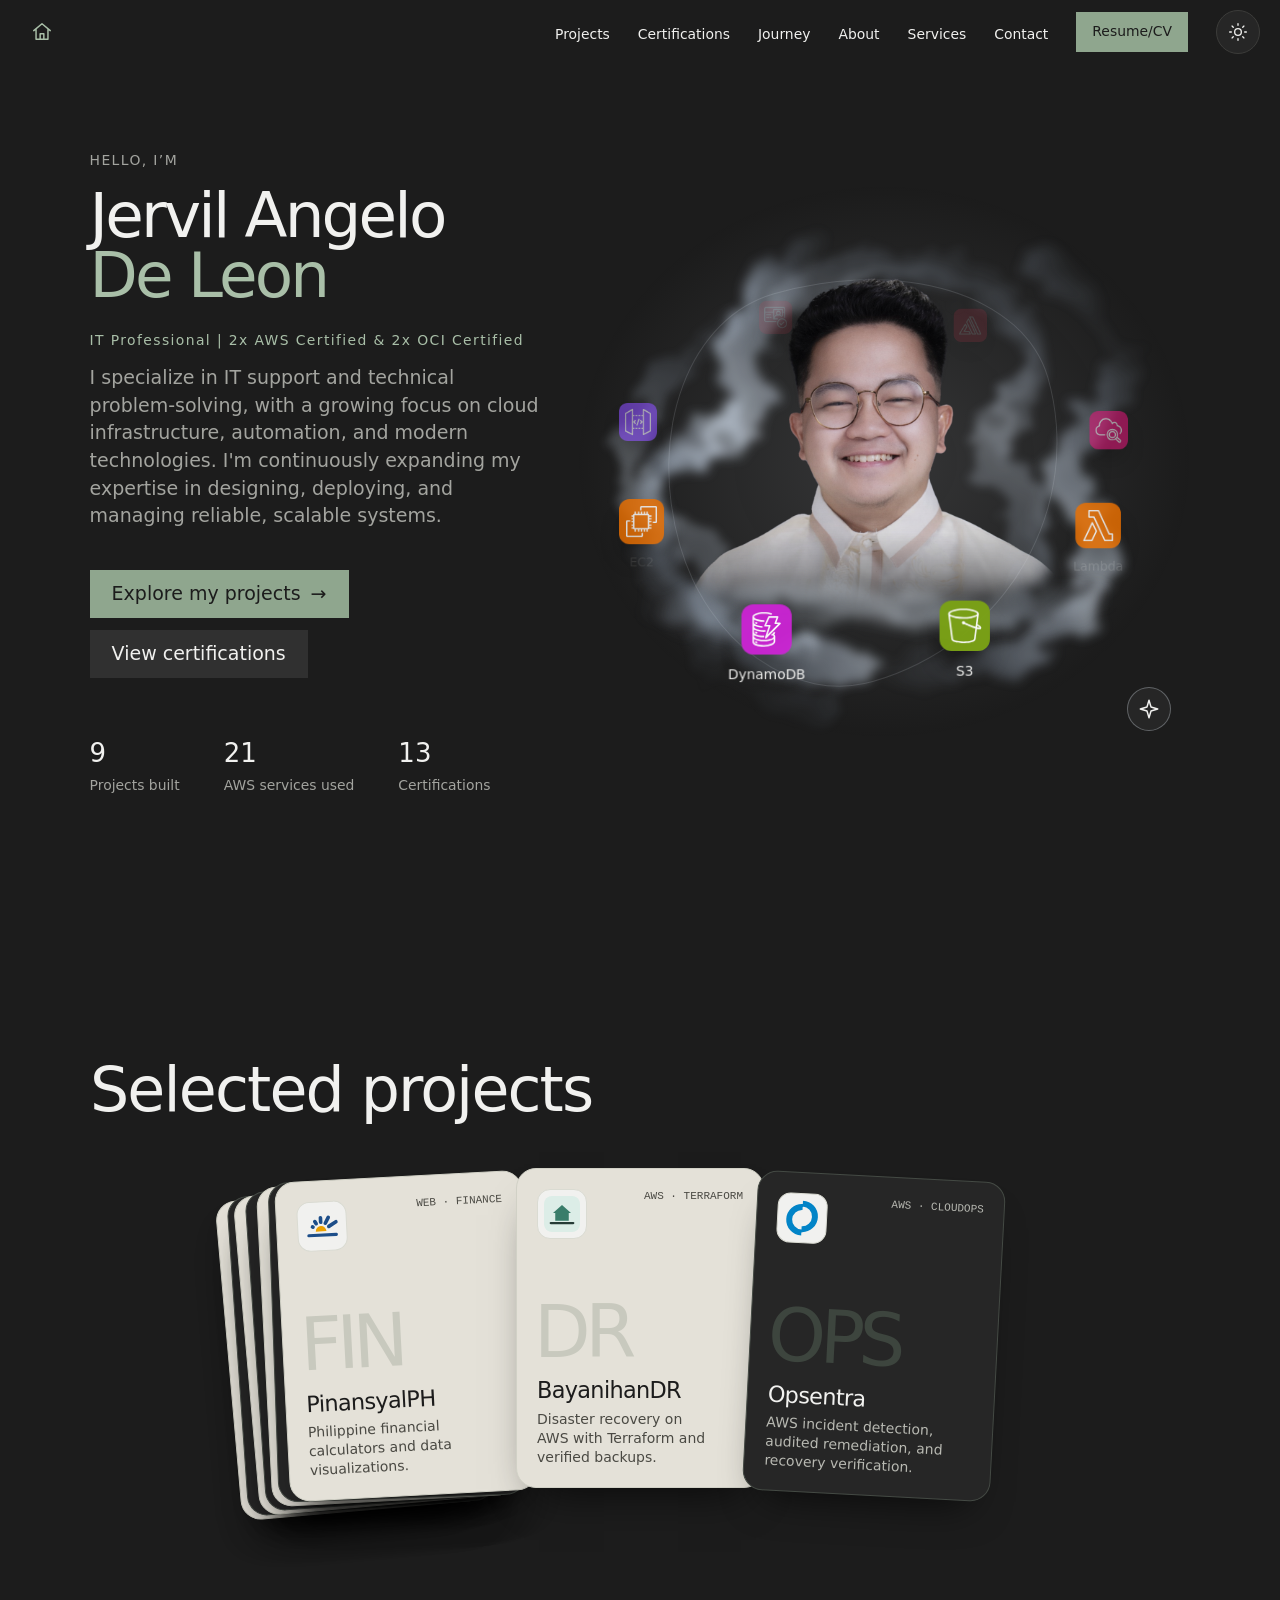
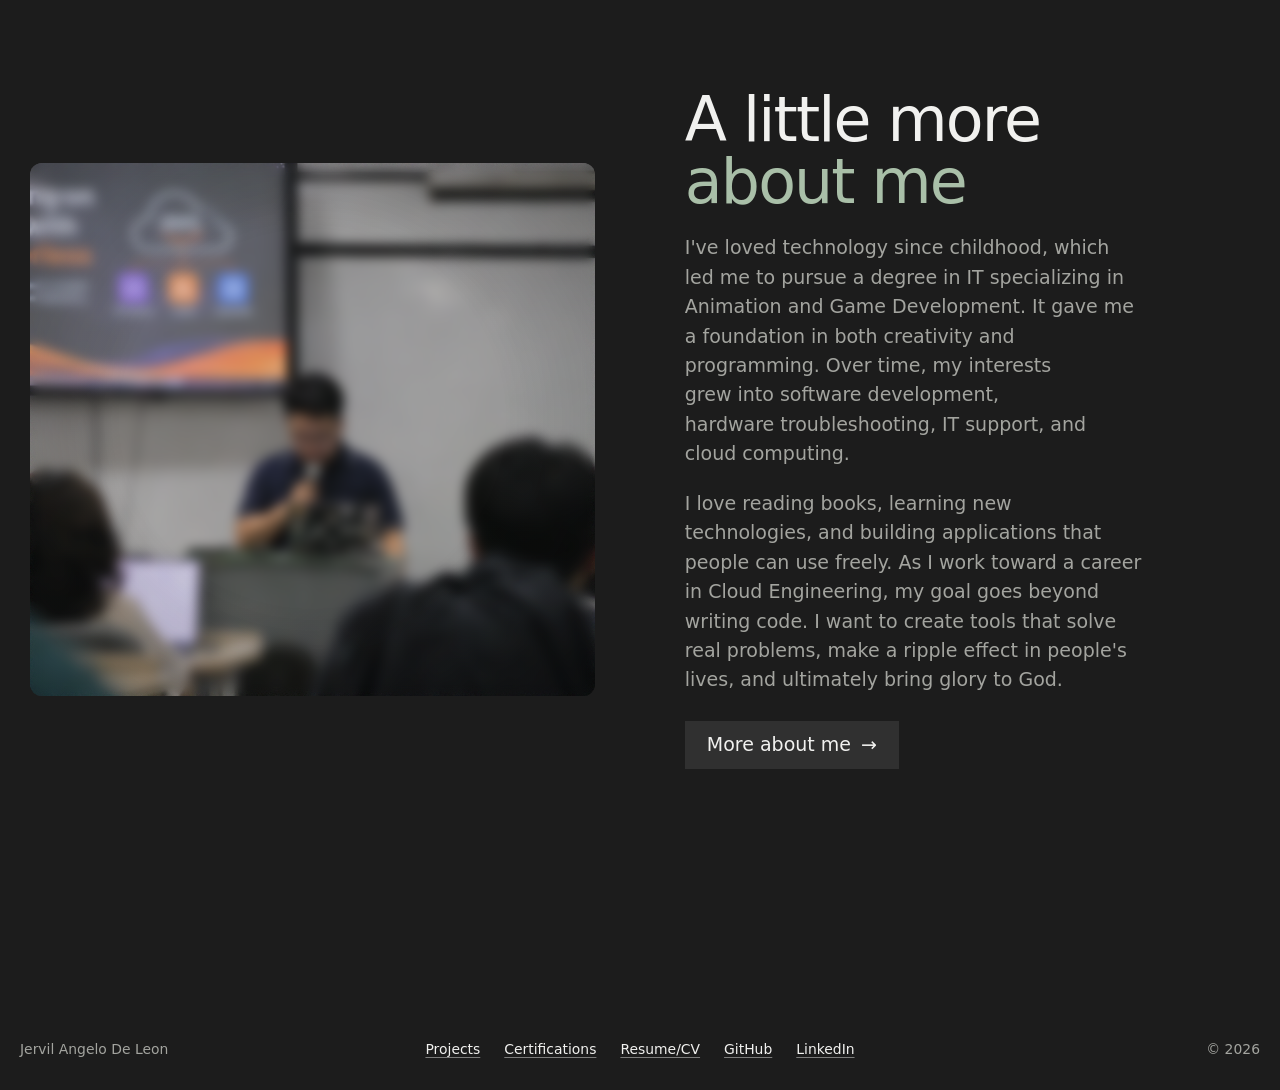
==== commit b97f14f8: "Add persistent light mode and finish portfolio homepage updates" ====
--- a/index.html
+++ b/index.html
@@ -7,6 +7,7 @@
 <meta name="description" content="Portfolio of Jervil Angelo De Leon, HRIS Technical Support professional and AWS Certified Cloud Practitioner building serverless and infrastructure projects on AWS, including the live Teolohiya.site.">
 <meta name="author" content="Jervil Angelo De Leon">
 <meta name="theme-color" content="#1c1c1c">
+<script src="js/theme.js?v=1"></script>
 <link rel="canonical" href="https://jervilangelo.online/">
 <meta property="og:type" content="website">
 <meta property="og:url" content="https://jervilangelo.online/">
@@ -19,10 +20,11 @@
 <link rel="preconnect" href="https://api.fontshare.com">
 <link rel="preconnect" href="https://cdn.fontshare.com" crossorigin>
 <link href="https://api.fontshare.com/v2/css?f[]=clash-grotesk@400,500&display=swap" rel="stylesheet">
-<link rel="stylesheet" href="css/main.css?v=20261105a">
-<link rel="stylesheet" href="css/cloud.css?v=20261126j">
-<link rel="stylesheet" href="css/pages.css?v=20261114a">
-<link rel="stylesheet" href="css/project-deck.css">
+<link rel="stylesheet" href="css/main.css?v=20261126-theme">
+<link rel="stylesheet" href="css/cloud.css?v=20261126-theme">
+<link rel="stylesheet" href="css/pages.css?v=20261126-theme">
+<link rel="stylesheet" href="css/project-deck.css?v=20261126-theme">
+<link rel="stylesheet" href="css/home-about.css?v=20261126a">
 <link rel="preconnect" href="https://fonts.googleapis.com">
 <link rel="preconnect" href="https://fonts.gstatic.com" crossorigin>
 <link href="https://fonts.googleapis.com/css2?family=Hanken+Grotesk:wght@400;500&family=Newsreader:opsz@6..72&display=swap" rel="stylesheet">
@@ -49,7 +51,9 @@
 <div class="progress" id="progress" aria-hidden="true"></div>
 
 <header class="nav" id="nav">
-  <a class="wordmark" href="./" aria-current="page">Jervil Angelo De Leon</a>
+  <a class="nav-home" href="./" aria-label="Home" aria-current="page">
+    <svg viewBox="0 0 24 24" width="22" height="22" fill="none" stroke="currentColor" stroke-width="1.6" stroke-linecap="round" stroke-linejoin="round" aria-hidden="true" focusable="false"><path d="M3 10.5 12 3l9 7.5M5.5 9v11h13V9M10 20v-6h4v6"/></svg>
+  </a>
   <div class="nav-right">
     <button class="menu-toggle" type="button" aria-expanded="false" aria-controls="nav-links">Menu</button>
     <ul class="nav-links" id="nav-links">
@@ -61,6 +65,10 @@
       <li><a href="contact">Contact</a></li>
     </ul>
     <a class="btn" href="resume">Resume/CV</a>
+    <button class="theme-toggle" type="button" aria-label="Switch to light mode" hidden>
+      <svg class="theme-sun" width="20" height="20" viewBox="0 0 24 24" fill="none" stroke="currentColor" stroke-width="1.6" stroke-linecap="round" aria-hidden="true" focusable="false"><circle cx="12" cy="12" r="4"/><path d="M12 2v2m0 16v2M2 12h2m16 0h2M4.9 4.9l1.4 1.4m11.4 11.4 1.4 1.4m0-14.2-1.4 1.4M6.3 17.7l-1.4 1.4"/></svg>
+      <svg class="theme-moon" width="20" height="20" viewBox="0 0 24 24" fill="none" stroke="currentColor" stroke-width="1.6" stroke-linecap="round" stroke-linejoin="round" aria-hidden="true" focusable="false"><path d="M20.7 15.2A8.9 8.9 0 0 1 8.8 3.3 9 9 0 1 0 20.7 15.2Z"/></svg>
+    </button>
   </div>
 </header>
 
@@ -71,7 +79,7 @@
     <p class="hero-greeting">Hello, I&rsquo;m</p>
     <h1 id="hero-title">Jervil Angelo <span>De Leon</span></h1>
     <p class="hero-role">IT Professional <span>| 2x AWS Certified &amp; 2x OCI Certified</span></p>
-    <p class="hero-intro">I work in IT support, helping people resolve everyday technical issues. I also build cloud projects on AWS that solve practical problems for the public.</p>
+    <p class="hero-intro">I specialize in IT support and technical problem-solving, with a growing focus on cloud infrastructure, automation, and modern technologies. I'm continuously expanding my expertise in designing, deploying, and managing reliable, scalable systems.</p>
     <div class="hero-cta">
       <a class="btn" href="projects">Explore my projects <span class="arrow" aria-hidden="true">→</span></a>
       <a class="btn btn--quiet" href="certifications">View certifications</a>
@@ -90,6 +98,13 @@
     <div class="hero-portrait">
       <img src="img/work/hero-portrait.png" width="1024" height="1078" alt="Portrait of Jervil Angelo De Leon" fetchpriority="high">
     </div>
+    <div class="portrait-foreground-smoke" aria-hidden="true"></div>
+    <button class="orbit-toggle" type="button" aria-label="Creative tools" aria-pressed="false" title="Switch to creative tools" hidden>
+      <svg width="22" height="22" viewBox="0 0 24 24" fill="none" stroke="currentColor" stroke-width="1.6" stroke-linecap="round" stroke-linejoin="round" aria-hidden="true">
+        <path d="M12 2.5 14.2 9.8 21.5 12 14.2 14.2 12 21.5 9.8 14.2 2.5 12 9.8 9.8 12 2.5Z"/>
+      </svg>
+    </button>
+    <span class="orbit-status sr-only" role="status"></span>
     <div class="orbit" aria-hidden="true">
         <div class="orb" style="left:10%;top:48%"><img src="img/aws/AWSLambda.svg" data-file="AWSLambda" alt="" width="64" height="64"><span>Lambda</span></div>
         <div class="orb" style="left:23%;top:23%"><img src="img/aws/AmazonSimpleStorageService.svg" data-file="AmazonSimpleStorageService" alt="" width="64" height="64"><span>S3</span></div>
@@ -107,7 +122,7 @@
 <section class="section frame project-showcase" id="selected-projects" aria-labelledby="selected-projects-title">
   <div class="project-showcase-head">
     <h2 class="h2" id="selected-projects-title">Selected projects</h2>
-    <button class="btn project-deck-restack" type="button" aria-controls="home-project-deck" hidden>Restack cards</button>
+    <button class="btn project-deck-restack" type="button" aria-controls="home-project-deck" hidden>Collapse cards</button>
     <p class="sr-only" id="project-deck-instructions" hidden>Spread the stack to browse all nine projects.</p>
   </div>
   <ul class="project-deck" id="home-project-deck" role="list">
@@ -213,10 +228,22 @@
   </ul>
 </section>
 
+<section class="section frame home-about" aria-labelledby="home-about-title">
+  <figure class="home-about-photo">
+    <img src="img/work/me-speaking.webp" width="1012" height="955" loading="lazy" decoding="async" alt="Jervil Angelo De Leon speaking about serverless cloud technology">
+  </figure>
+  <div class="home-about-copy">
+    <h2 class="h2" id="home-about-title">A little more <span>about me</span></h2>
+    <p>I've loved technology since childhood, which led me to pursue a degree in IT specializing in Animation and Game Development. It gave me a foundation in both creativity and programming. Over time, my interests grew into software development, hardware troubleshooting, IT support, and cloud computing.</p>
+    <p>I love reading books, learning new technologies, and building applications that people can use freely. As I work toward a career in Cloud Engineering, my goal goes beyond writing code. I want to create tools that solve real problems, make a ripple effect in people's lives, and ultimately bring glory to God.</p>
+    <a class="btn btn--quiet" href="about.html">More about me <span class="arrow" aria-hidden="true">&rarr;</span></a>
+  </div>
+</section>
+
 </main>
 
 <footer class="foot">
-  <span class="muted">Jervil Angelo De Leon, cloud and infrastructure portfolio</span>
+  <span class="muted">Jervil Angelo De Leon</span>
   <ul class="foot-links">
     <li><a class="link" href="projects">Projects</a></li>
     <li><a class="link" href="certifications">Certifications</a></li>
@@ -228,7 +255,7 @@
 </footer>
 
 <script src="js/main.js?v=20261105a" defer></script>
-<script src="js/cloud-animation.js?v=20261126e" defer></script>
+<script src="js/cloud-animation.js?v=20261126p" defer></script>
 <script src="js/project-deck.js" defer></script>
 </body>
 </html>
--- a/css/main.css
+++ b/css/main.css
@@ -1,6 +1,7 @@
 /* Jervil Angelo De Leon, portfolio. Shared by index.html and the case study pages. */
 
 :root {
+  color-scheme: dark;
   --bg: #1c1c1c;
   --surface: #262626;
   --surface-2: #303030;
@@ -9,6 +10,9 @@
   --accent: #8fa68e;
   --accent-strong: #a9bfa8;
   --accent-ink: #1c1c1c;
+  --surface-hover: #3c3c3a;
+  --bg-hover: #333331;
+  --ink-hover: #ffffff;
   --field: #c8c5ba;
   --field-ink: #1c1c1c;
   --field-muted: #4a4943;
@@ -38,6 +42,28 @@
   --t-hover: 180ms;
   --t-ui: 240ms;
   --t-reveal: 800ms;
+}
+
+html[data-theme="light"] {
+  color-scheme: light;
+  --bg: #f7f7f3;
+  --surface: #ffffff;
+  --surface-2: #edeee9;
+  --ink: #252822;
+  --muted: #555b52;
+  --accent: #496b50;
+  --accent-strong: #34533b;
+  --accent-ink: #ffffff;
+  --surface-hover: #e0e4db;
+  --bg-hover: #e8eae3;
+  --ink-hover: #3c4339;
+  --field: #e8ebe2;
+  --field-ink: #252822;
+  --field-muted: #53594f;
+  --strip-1: #e8ebe2;
+  --strip-2: #ccdcca;
+  --strip-3: #e6e9e1;
+  --strip-4: #eeeee6;
 }
 
 @media (max-width: 640px) {
@@ -101,11 +127,11 @@
 .btn--dark { background: var(--bg); color: var(--ink); }
 @media (hover: hover) and (pointer: fine) {
   .btn:hover { background: var(--accent-strong); }
-  .btn--ink:hover { background: #ffffff; }
-  .btn--dark:hover { background: #333331; }
+  .btn--ink:hover { background: var(--ink-hover); }
+  .btn--dark:hover { background: var(--bg-hover); }
 }
 .btn--quiet { background: var(--surface-2); color: var(--ink); }
-@media (hover: hover) and (pointer: fine) { .btn--quiet:hover { background: #3c3c3a; } }
+@media (hover: hover) and (pointer: fine) { .btn--quiet:hover { background: var(--surface-hover); } }
 .btn .arrow { transition: transform var(--t-ui) var(--ease-out); }
 @media (hover: hover) and (pointer: fine) { .btn:hover .arrow { transform: translateX(3px); } }
 
@@ -140,10 +166,11 @@
   display: flex; align-items: center; justify-content: space-between; gap: 24px;
   padding-inline: var(--margin);
 }
-.wordmark {
-  font-size: var(--step-body); font-weight: 500; letter-spacing: -0.01em;
-  text-decoration: none; white-space: nowrap;
-}
+.nav-home {
+  display: grid; place-items: center; flex: 0 0 44px; height: 44px;
+  border-radius: 8px; color: var(--ink);
+}
+.nav-home:hover, .nav-home[aria-current="page"] { color: var(--accent-strong); }
 .nav-links { display: flex; align-items: center; gap: 28px; list-style: none; }
 .nav-links a {
   font-size: var(--step-small); text-decoration: none; color: var(--ink);
@@ -159,6 +186,21 @@
 @media (hover: hover) and (pointer: fine) { .nav-links a:hover::after { transform: scaleX(1); } }
 .nav .btn { min-height: 40px; padding: 0 16px; font-size: var(--step-small); }
 .nav-right { display: flex; align-items: center; gap: 28px; }
+.theme-toggle {
+  display: grid; place-items: center; flex: 0 0 44px; width: 44px; height: 44px;
+  border: 1px solid var(--surface-hover); border-radius: 50%; background: var(--surface);
+  color: var(--ink); cursor: pointer;
+  transition: background-color var(--t-hover) ease, color var(--t-hover) ease, transform var(--t-press) ease;
+}
+.theme-toggle[hidden], .theme-moon, [data-theme="light"] .theme-sun { display: none; }
+[data-theme="light"] .theme-moon { display: block; }
+.theme-toggle:hover { background: var(--surface-hover); color: var(--accent-strong); }
+.theme-toggle:active { transform: scale(0.94); }
+
+@media (prefers-reduced-motion: no-preference) {
+  body, .nav { transition: background-color var(--t-hover) ease, color var(--t-hover) ease; }
+}
+
 .menu-toggle {
   display: none; min-height: 44px; padding: 0 14px; border: 0; cursor: pointer;
   background: var(--surface-2); color: var(--ink); font: 500 var(--step-small)/1 var(--font);
@@ -166,6 +208,7 @@
 
 @media (max-width: 900px) {
   .nav { gap: 12px; }
+  .nav-right { gap: 12px; }
   .js .menu-toggle { display: inline-flex; align-items: center; }
   .js .nav-links {
     position: fixed; inset: var(--nav-h) 0 auto 0; z-index: 49;
@@ -186,6 +229,7 @@
 }
 @media (max-width: 420px) {
   .nav .btn { padding: 0 12px; }
+  .nav-right { gap: 8px; }
 }
 
 /* ---------- reveal motion (content stays visible without script) ---------- */
--- a/css/cloud.css
+++ b/css/cloud.css
@@ -77,8 +77,11 @@
   display: block; width: 100%; height: auto;
   mask-image: linear-gradient(#000 66%, rgba(0, 0, 0, 0.94) 74%, rgba(0, 0, 0, 0.58) 84%, rgba(0, 0, 0, 0.12) 93%, transparent 97%);
 }
-.cloud-stage::after {
-  content: ""; position: absolute; z-index: 4; pointer-events: none;
+.portrait-foreground-smoke {
+  position: absolute; z-index: 4; inset: 0; pointer-events: none;
+}
+.portrait-foreground-smoke::before {
+  content: ""; position: absolute;
   left: 50%; top: calc(var(--portrait-center) + 25%); width: 77%; aspect-ratio: 4;
   background: url("../img/work/hero-foreground-smoke.svg") center / contain no-repeat;
   transform: translate(-50%, -50%);
@@ -137,11 +140,11 @@
 
 @media (prefers-reduced-motion: reduce) {
   .portrait-backdrop, .hero-portrait,
-  .portrait-smoke::before, .portrait-smoke::after, .cloud-stage::after { animation: none; }
+  .portrait-smoke::before, .portrait-smoke::after, .portrait-foreground-smoke::before { animation: none; }
 }
 
 @media (min-width: 1001px) {
-  .hero { padding-inline: max(clamp(32px, 6vw, 96px), calc((100% - 1440px) / 2)); }
+  .hero { padding-inline: max(clamp(32px, 7vw, 112px), calc((100% - 1320px) / 2)); }
   .hero-copy { grid-column: 1 / 6; }
   .cloud-stage { grid-column: 6 / 13; justify-self: start; }
 }
@@ -173,6 +176,34 @@
 .cloud-stage.is-paused :is(.portrait-backdrop, .hero-portrait),
 .cloud-stage.is-paused .portrait-smoke::before,
 .cloud-stage.is-paused .portrait-smoke::after,
-.cloud-stage.is-paused::after {
+.cloud-stage.is-paused .portrait-foreground-smoke::before {
   animation-play-state: paused;
 }
+
+.orbit-toggle {
+  position: absolute; z-index: 6; right: 3%; bottom: 5%;
+  display: grid; place-items: center; width: 44px; height: 44px;
+  border: 1px solid rgb(220 229 239 / 32%); border-radius: 50%;
+  background: var(--surface); color: var(--ink); cursor: pointer;
+  transition: color var(--t-ui), background-color var(--t-ui), border-color var(--t-ui);
+}
+.orbit-toggle[hidden] { display: none; }
+.orbit-toggle:hover, .orbit-toggle[aria-pressed="true"] {
+  color: var(--bg); background: var(--accent-strong); border-color: var(--accent-strong);
+}
+.cloud-stage.is-live.is-compact .orb:nth-child(n + 7) { display: none; }
+@media (max-width: 640px) {
+  .cloud-stage.is-creative:not(.is-live) .orb:nth-child(3) { display: flex; }
+  .cloud-stage.is-creative:not(.is-live) .orb:nth-child(8) { display: none; }
+}
+
+[data-theme="light"] .cloud-glow {
+  background: radial-gradient(ellipse at 52% 48%, rgb(125 154 133 / 22%), transparent 67%);
+}
+[data-theme="light"] .portrait-backdrop { border-color: rgb(73 107 80 / 23%); }
+[data-theme="light"] :is(.portrait-smoke, .portrait-foreground-smoke) {
+  filter: brightness(0.80) drop-shadow(0 3px 9px rgb(87 105 98 / 14%));
+}
+[data-theme="light"] .orb img { box-shadow: 0 12px 24px -9px rgb(38 57 44 / 38%); }
+[data-theme="light"] .orbit-toggle { border-color: #a2ada2; }
+[data-theme="light"] .orbit-toggle:is(:hover, [aria-pressed="true"]) { color: var(--accent-ink); }
--- a/css/pages.css
+++ b/css/pages.css
@@ -96,7 +96,7 @@
 }
 .svc-filter button:active { transform: scale(0.97); }
 .svc-filter button[aria-pressed="true"] { background: var(--accent); color: var(--accent-ink); font-weight: 500; }
-@media (hover: hover) and (pointer: fine) { .svc-filter button[aria-pressed="false"]:hover { background: #3c3c3a; } }
+@media (hover: hover) and (pointer: fine) { .svc-filter button[aria-pressed="false"]:hover { background: var(--surface-hover); } }
 .svc-count { font-variant-numeric: tabular-nums; }
 .svc-count span { font-weight: 500; }
 .svc-note { max-width: 44ch; }
@@ -696,7 +696,7 @@
 .pj-filter button:active { transform: scale(0.97); }
 .pj-filter button[aria-pressed="true"] { background: var(--accent); color: var(--accent-ink); font-weight: 500; }
 .pj-filter button[aria-pressed="true"] span { color: var(--accent-ink); }
-@media (hover: hover) and (pointer: fine) { .pj-filter button[aria-pressed="false"]:hover { background: #3c3c3a; } }
+@media (hover: hover) and (pointer: fine) { .pj-filter button[aria-pressed="false"]:hover { background: var(--surface-hover); } }
 
 .pj-section { padding-top: 40px; }
 .pj-grid { display: grid; grid-template-columns: repeat(2, minmax(0, 1fr)); gap: 64px var(--gap); }
@@ -782,7 +782,7 @@
 }
 .pjd-top {
   position: sticky; top: 0; z-index: 5; display: flex; justify-content: space-between; align-items: center; gap: 16px;
-  padding: 14px 0; background: linear-gradient(var(--bg) 72%, rgba(28, 28, 28, 0));
+  padding: 14px 0; background: linear-gradient(var(--bg) 72%, transparent);
 }
 .pjd-kicker { font-size: var(--step-small); color: var(--muted); }
 .pjd-close { min-height: 44px; }
@@ -849,3 +849,10 @@
   .bdr-aws { grid-template-columns: 1fr; }
   .bdr-modules li { grid-template-columns: 1fr; }
 }
+
+/* Keep text readable over dark media and architecture diagrams. */
+[data-theme="light"] .pj-badge { color: #f1f1ef; }
+[data-theme="light"] .pj-dot { background: #a9bfa8; }
+[data-theme="light"] .cs-diagram figcaption { color: #bfc1b9; }
+[data-theme="light"] :is(.bdr-kicker, .bdr-flow span, .bdr-modules b) { color: #65369a; }
+[data-theme="light"] .lightbox { color: #f1f1ef; }
--- a/css/project-deck.css
+++ b/css/project-deck.css
@@ -193,3 +193,11 @@
   .project-deck-card { transition: none; }
   .project-deck[data-dealt] > li:not([data-pile]):hover .project-deck-card { transform: none; }
 }
+
+[data-theme="light"] .project-deck-card {
+  --card-muted: var(--muted);
+  --card-mark: #d9e1d5;
+  border-color: #c9d2c5;
+  box-shadow: 0 24px 42px -23px rgb(35 50 38 / 44%);
+}
+[data-theme="light"] .project-deck-logo { background: #f1f1ef; }
--- a/css/home-about.css
+++ b/css/home-about.css
@@ -0,0 +1,48 @@
+.home-about {
+  display: grid;
+  grid-template-columns: minmax(0, 1fr) minmax(0, 1fr);
+  align-items: center;
+  gap: clamp(28px, 7vw, 110px);
+  max-width: 1260px;
+  margin-inline: auto;
+}
+
+.home-about-photo {
+  position: relative;
+  margin: 0;
+  overflow: hidden;
+  border-radius: 12px;
+  background: var(--surface);
+}
+
+.home-about-photo img {
+  display: block;
+  width: 100%;
+  height: auto;
+}
+
+.home-about-photo::before,
+.home-about-photo::after {
+  content: "";
+  position: absolute;
+  inset: 0;
+  pointer-events: none;
+}
+
+.home-about-photo::before {
+  backdrop-filter: blur(clamp(2px, 0.45vw, 6px));
+  mask-image: radial-gradient(ellipse 56% 59% at 49% 56%, transparent 48%, #000 100%);
+}
+
+.home-about-photo::after {
+  background: radial-gradient(ellipse at 50% 48%, transparent 48%, rgb(12 14 17 / 22%) 100%);
+}
+
+.home-about-copy { max-width: 38ch; }
+.home-about-copy h2 span { display: block; color: var(--accent-strong); }
+.home-about-copy p { margin-top: 20px; color: var(--muted); line-height: 1.55; }
+.home-about-copy .btn { margin-top: 26px; }
+
+@media (max-width: 700px) {
+  .home-about { grid-template-columns: minmax(0, 1fr); }
+}
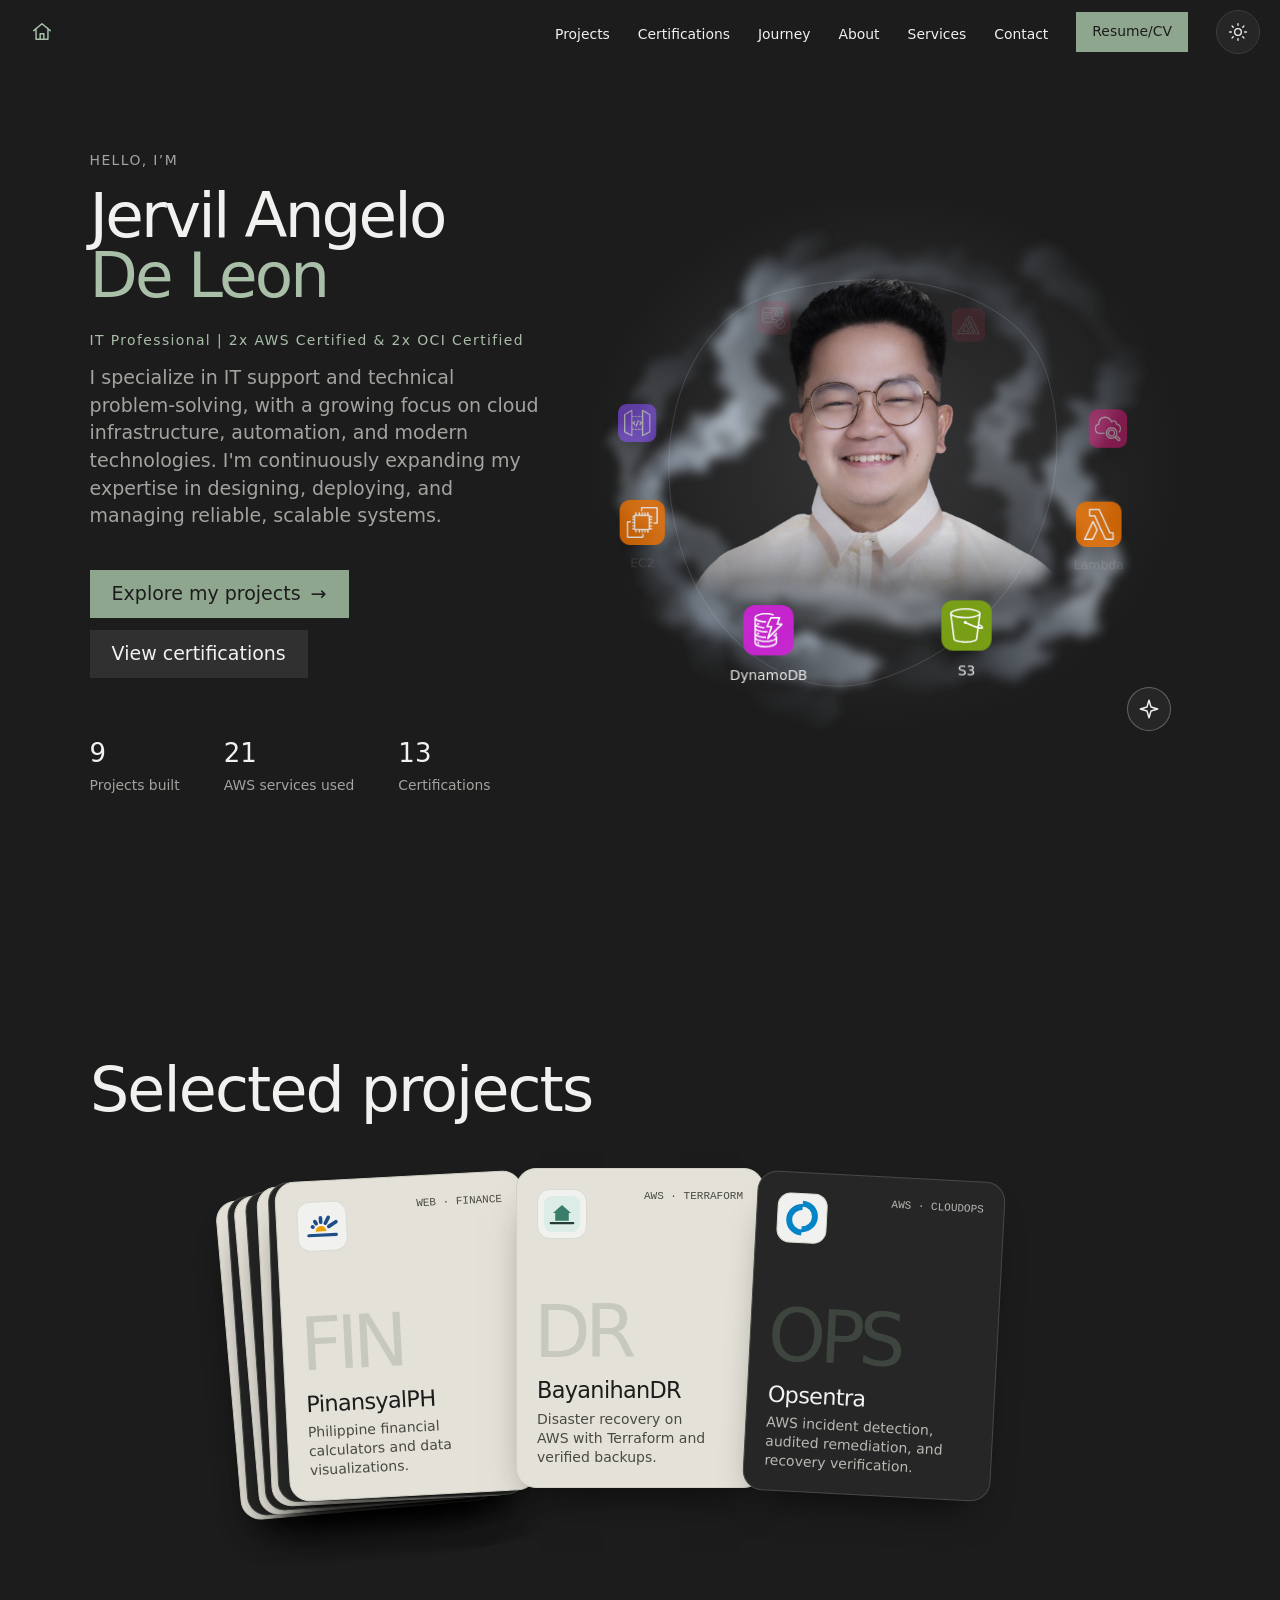
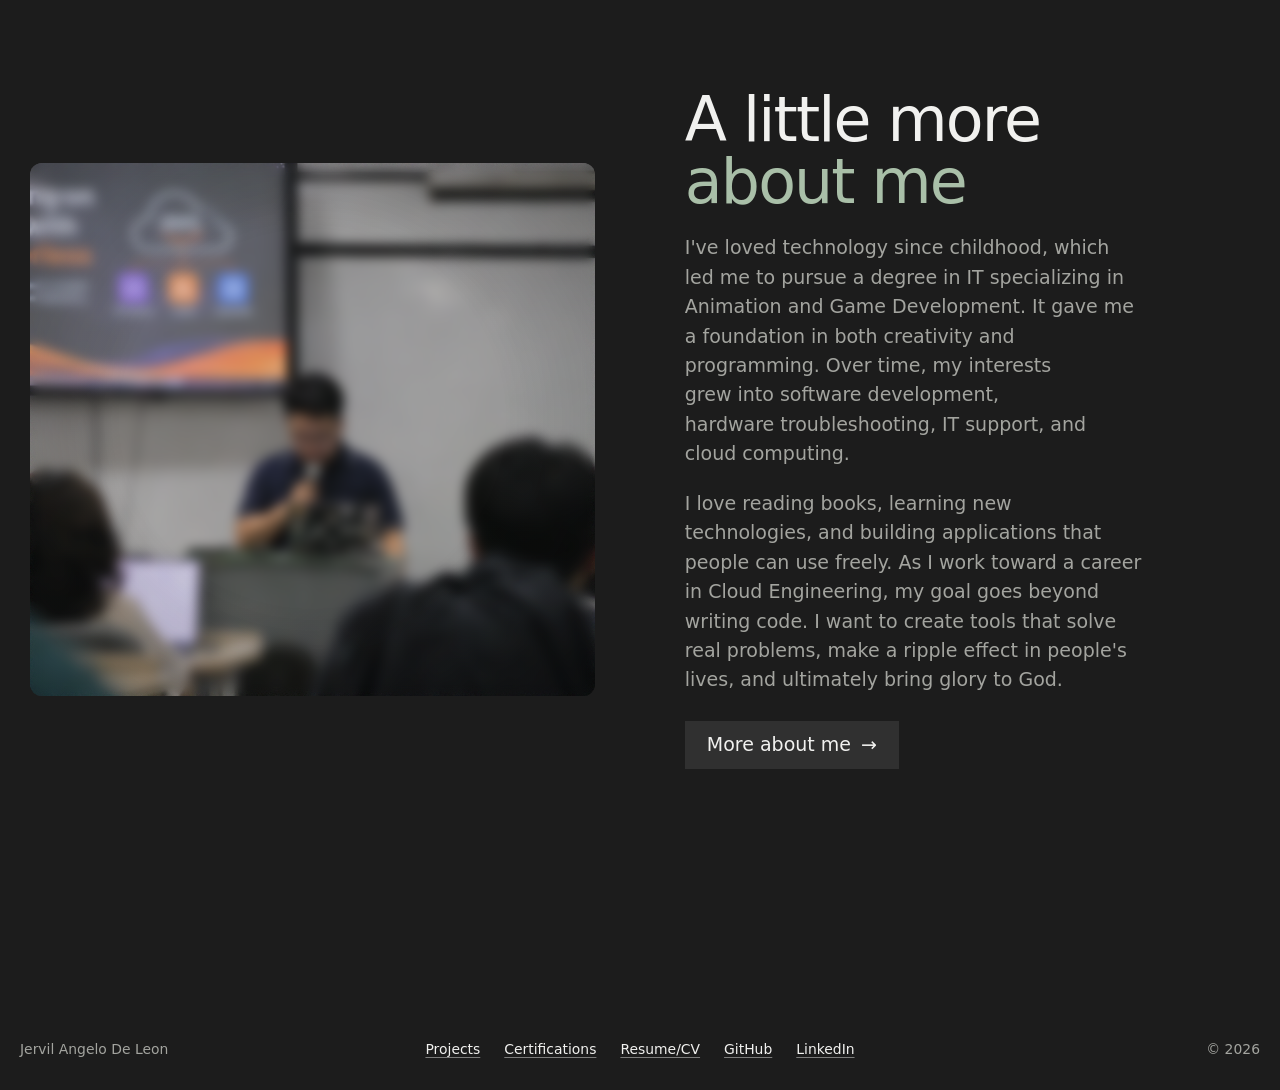
==== commit af9a9121: "Replace hero wind gust with a smoke puff" ====
--- a/index.html
+++ b/index.html
@@ -21,7 +21,7 @@
 <link rel="preconnect" href="https://cdn.fontshare.com" crossorigin>
 <link href="https://api.fontshare.com/v2/css?f[]=clash-grotesk@400,500&display=swap" rel="stylesheet">
 <link rel="stylesheet" href="css/main.css?v=20261126-theme">
-<link rel="stylesheet" href="css/cloud.css?v=20261126-theme">
+<link rel="stylesheet" href="css/cloud.css?v=20261126-puff">
 <link rel="stylesheet" href="css/pages.css?v=20261126-theme">
 <link rel="stylesheet" href="css/project-deck.css?v=20261126-theme">
 <link rel="stylesheet" href="css/home-about.css?v=20261126a">
@@ -99,6 +99,7 @@
       <img src="img/work/hero-portrait.png" width="1024" height="1078" alt="Portrait of Jervil Angelo De Leon" fetchpriority="high">
     </div>
     <div class="portrait-foreground-smoke" aria-hidden="true"></div>
+    <div class="portrait-smoke-puff" aria-hidden="true"></div>
     <button class="orbit-toggle" type="button" aria-label="Creative tools" aria-pressed="false" title="Switch to creative tools" hidden>
       <svg width="22" height="22" viewBox="0 0 24 24" fill="none" stroke="currentColor" stroke-width="1.6" stroke-linecap="round" stroke-linejoin="round" aria-hidden="true">
         <path d="M12 2.5 14.2 9.8 21.5 12 14.2 14.2 12 21.5 9.8 14.2 2.5 12 9.8 9.8 12 2.5Z"/>
@@ -255,7 +256,7 @@
 </footer>
 
 <script src="js/main.js?v=20261105a" defer></script>
-<script src="js/cloud-animation.js?v=20261126p" defer></script>
+<script src="js/cloud-animation.js?v=20261126-puff" defer></script>
 <script src="js/project-deck.js" defer></script>
 </body>
 </html>
--- a/css/cloud.css
+++ b/css/cloud.css
@@ -87,6 +87,14 @@
   transform: translate(-50%, -50%);
   animation: foreground-smoke-drift 9s ease-in-out infinite alternate;
 }
+.portrait-smoke-puff {
+  position: absolute; z-index: 4; pointer-events: none;
+  left: 50%; top: calc(var(--portrait-center) + 26%); width: 87%; aspect-ratio: 4;
+  transform: translate(-50%, -50%);
+  background: url("../img/work/hero-foreground-smoke.svg") center / contain no-repeat;
+  opacity: 0;
+}
+[data-theme="light"] .portrait-smoke-puff { filter: brightness(0.8); }
 @keyframes foreground-smoke-drift {
   from { transform: translate(-53%, -48%) scale(0.97); opacity: 0.72; }
   to { transform: translate(-47%, -54%) scale(1.03); opacity: 0.96; }
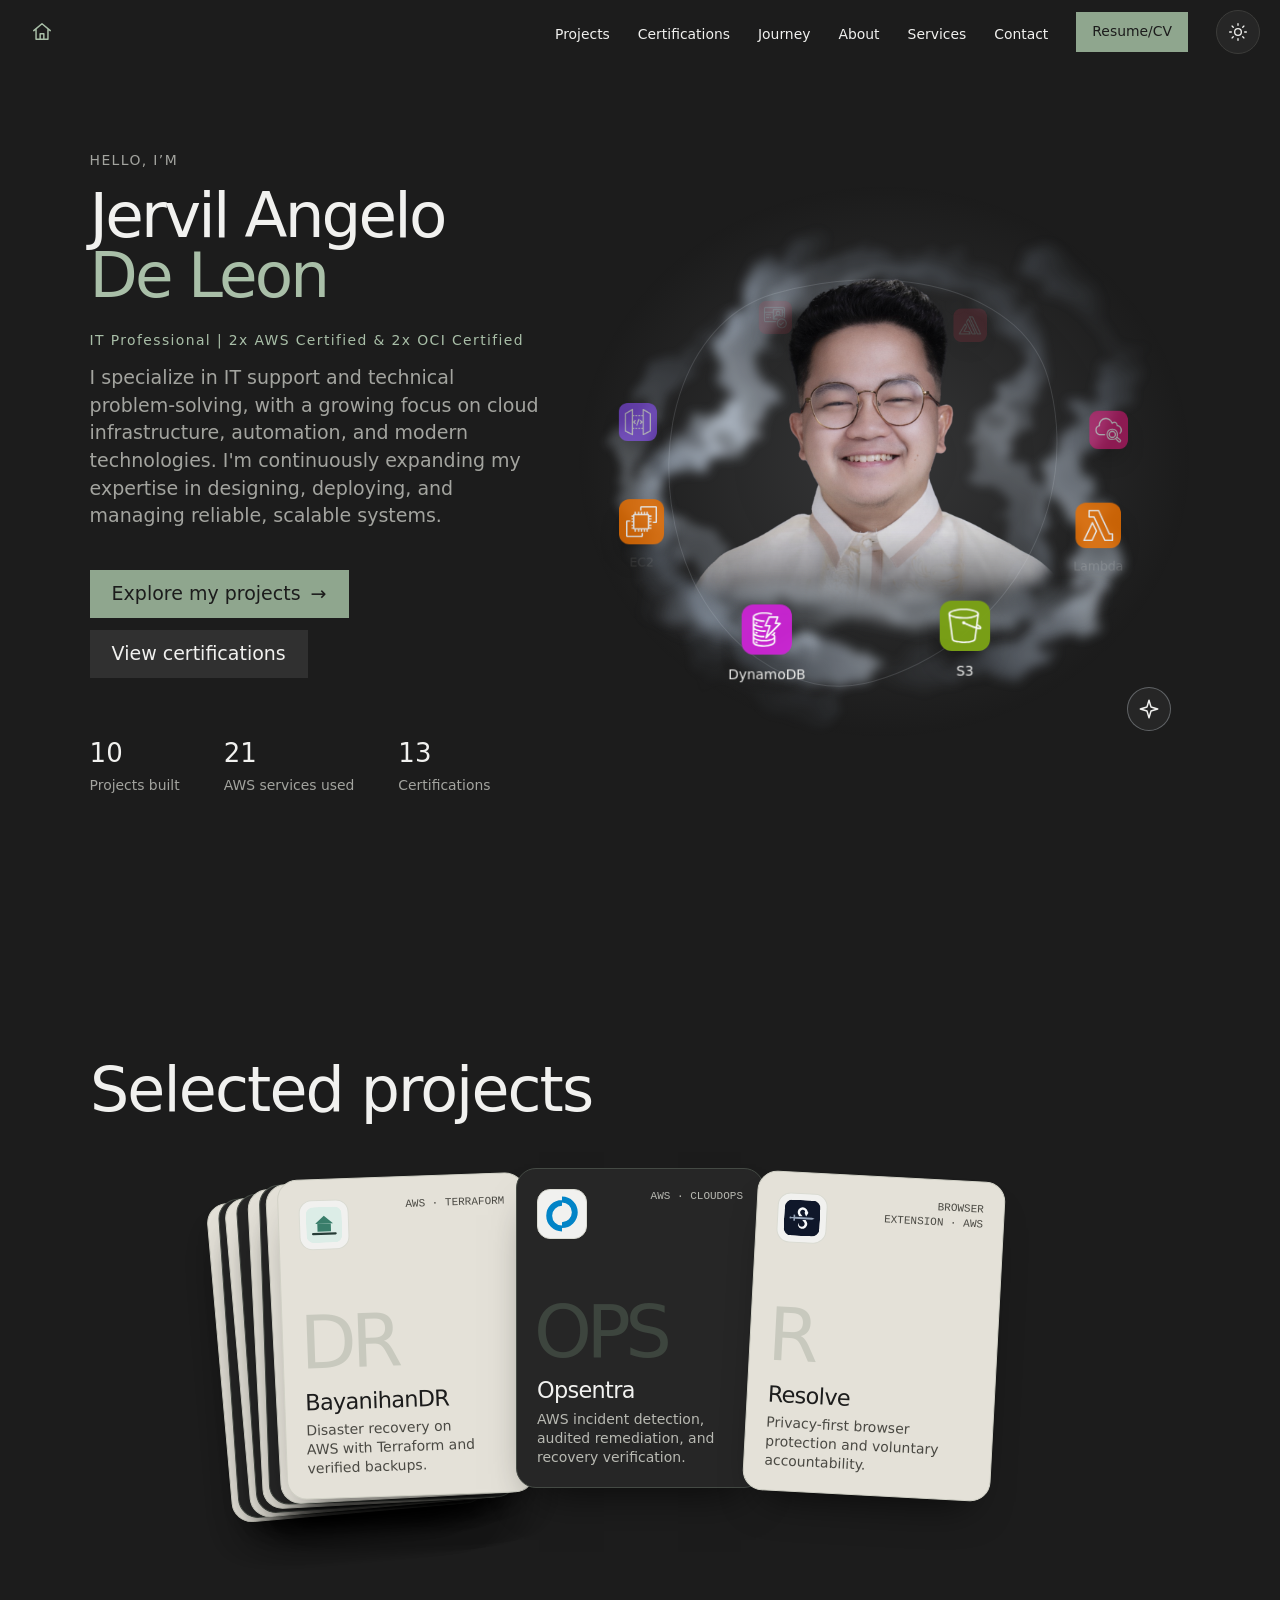
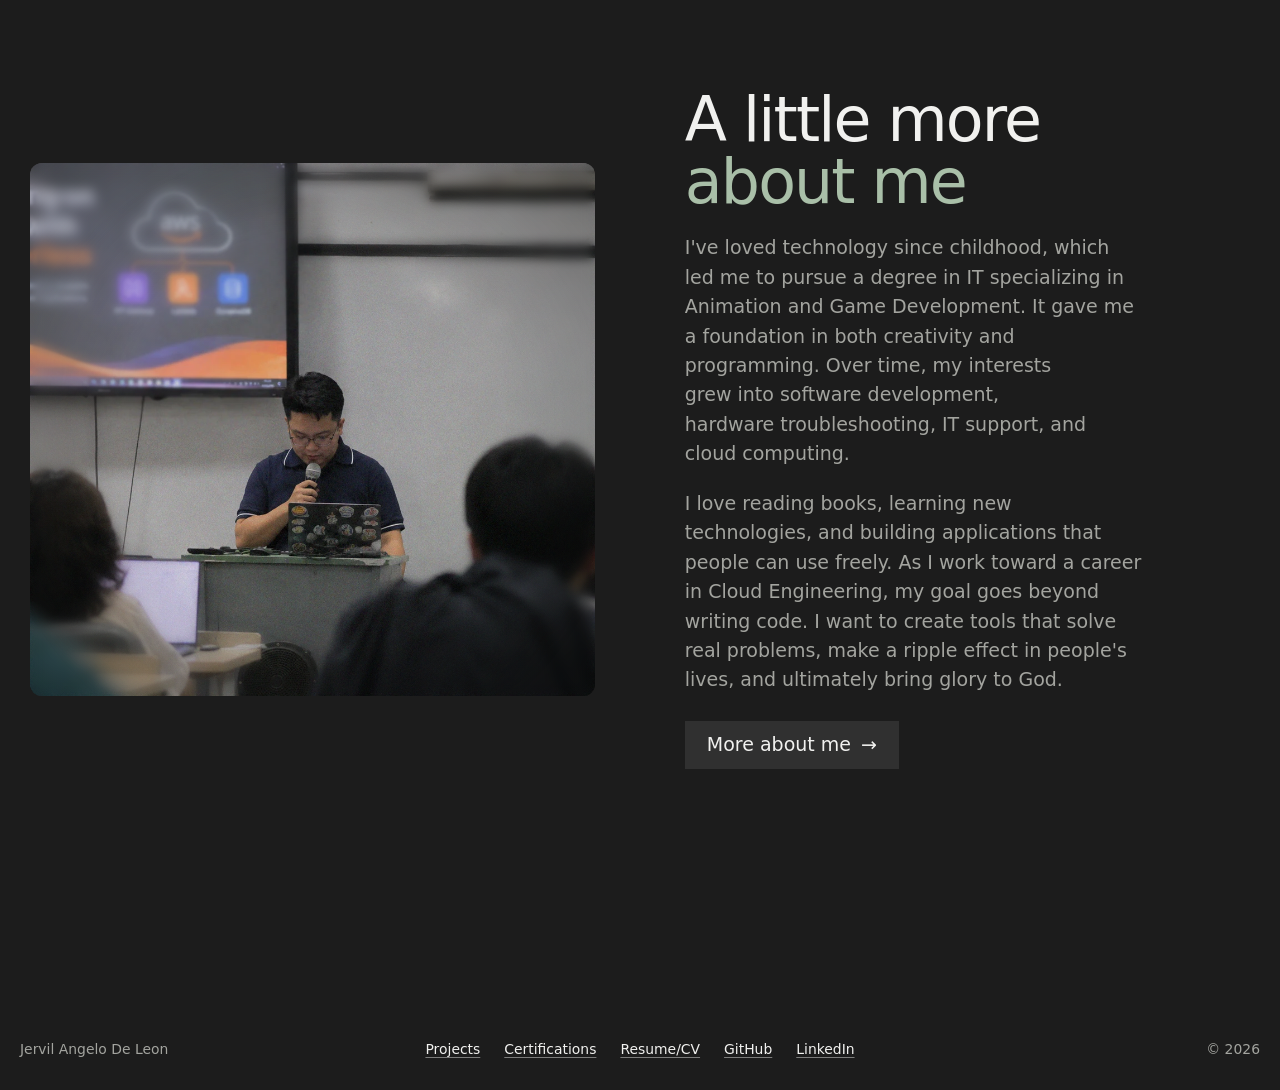
==== commit 47ecd5a8: "Add Resolve project and showcase to portfolio" ====
--- a/index.html
+++ b/index.html
@@ -4,7 +4,7 @@
 <meta charset="utf-8">
 <meta name="viewport" content="width=device-width, initial-scale=1">
 <title>Jervil Angelo De Leon | HRIS Technical Support, AWS Certified, Cloud & Infrastructure</title>
-<meta name="description" content="Portfolio of Jervil Angelo De Leon, HRIS Technical Support professional and AWS Certified Cloud Practitioner building serverless and infrastructure projects on AWS, including the live Teolohiya.site.">
+<meta name="description" content="Portfolio of Jervil Angelo De Leon, HRIS Technical Support professional and AWS Certified Cloud Practitioner building serverless and infrastructure projects on AWS, including Resolve and Teolohiya.site.">
 <meta name="author" content="Jervil Angelo De Leon">
 <meta name="theme-color" content="#1c1c1c">
 <script src="js/theme.js?v=1"></script>
@@ -13,7 +13,7 @@
 <meta property="og:url" content="https://jervilangelo.online/">
 <meta property="og:site_name" content="Jervil Angelo De Leon">
 <meta property="og:title" content="Jervil Angelo De Leon | HRIS Technical Support, AWS Certified, Cloud & Infrastructure">
-<meta property="og:description" content="Portfolio of Jervil Angelo De Leon, HRIS Technical Support professional and AWS Certified Cloud Practitioner building serverless and infrastructure projects on AWS, including the live Teolohiya.site.">
+<meta property="og:description" content="Portfolio of Jervil Angelo De Leon, HRIS Technical Support professional and AWS Certified Cloud Practitioner building serverless and infrastructure projects on AWS, including Resolve and Teolohiya.site.">
 <meta property="og:image" content="https://jervilangelo.online/img/og-cover.jpg">
 <meta name="twitter:card" content="summary_large_image">
 <link rel="icon" href="img/favicon.svg" type="image/svg+xml">
@@ -30,7 +30,7 @@
 <link href="https://fonts.googleapis.com/css2?family=Hanken+Grotesk:wght@400;500&family=Newsreader:opsz@6..72&display=swap" rel="stylesheet">
 <script>document.documentElement.classList.add("js")</script>
 <script>
-(function(){var m={teolohiya:"projects#teolohiya",projects:"projects#projects","p-opsentra":"projects#p-opsentra","p-bayanihandr":"projects#p-bayanihandr","p-ticketing":"projects#p-ticketing","p-ec2":"projects#p-ec2","p-hris":"projects#p-hris","p-eccm":"projects#p-eccm","p-pinansyalph":"projects#p-pinansyalph","p-schedrift":"projects#p-schedrift",services:"projects#services",certifications:"certifications",journey:"journey",story:"journey",contact:"contact"};var t=m[location.hash.slice(1)];if(t)location.replace(t);})();
+(function(){var m={"p-resolve":"projects#p-resolve",teolohiya:"projects#teolohiya",projects:"projects#projects","p-opsentra":"projects#p-opsentra","p-bayanihandr":"projects#p-bayanihandr","p-ticketing":"projects#p-ticketing","p-ec2":"projects#p-ec2","p-hris":"projects#p-hris","p-eccm":"projects#p-eccm","p-pinansyalph":"projects#p-pinansyalph","p-schedrift":"projects#p-schedrift",services:"projects#services",certifications:"certifications",journey:"journey",story:"journey",contact:"contact"};var t=m[location.hash.slice(1)];if(t)location.replace(t);})();
 </script>
 <script type="application/ld+json">
 {
@@ -85,7 +85,7 @@
       <a class="btn btn--quiet" href="certifications">View certifications</a>
     </div>
     <dl class="hero-facts">
-      <div><dt>9</dt><dd>Projects built</dd></div>
+      <div><dt>10</dt><dd>Projects built</dd></div>
       <div><dt>21</dt><dd>AWS services used</dd></div>
       <div><dt>13</dt><dd>Certifications</dd></div>
     </dl>
@@ -124,7 +124,7 @@
   <div class="project-showcase-head">
     <h2 class="h2" id="selected-projects-title">Selected projects</h2>
     <button class="btn project-deck-restack" type="button" aria-controls="home-project-deck" hidden>Collapse cards</button>
-    <p class="sr-only" id="project-deck-instructions" hidden>Spread the stack to browse all nine projects.</p>
+    <p class="sr-only" id="project-deck-instructions" hidden>Spread the stack to browse all ten projects.</p>
   </div>
   <ul class="project-deck" id="home-project-deck" role="list">
     <li class="project-deck-light">
@@ -224,6 +224,17 @@
         <span class="project-deck-mark" aria-hidden="true">OPS</span>
         <h3>Opsentra</h3>
         <p>AWS incident detection, audited remediation, and recovery verification.</p>
+      </a>
+    </li>
+    <li class="project-deck-light">
+      <a class="project-deck-card" href="projects.html#p-resolve">
+        <div class="project-deck-top">
+          <span class="project-deck-logo" aria-hidden="true"><img src="img/work/logos/resolve.svg" alt="" width="40" height="40" loading="lazy"></span>
+          <span class="project-deck-category">Browser extension &middot; AWS</span>
+        </div>
+        <span class="project-deck-mark" aria-hidden="true">R</span>
+        <h3>Resolve</h3>
+        <p>Privacy-first browser protection and voluntary accountability.</p>
       </a>
     </li>
   </ul>
@@ -257,6 +268,6 @@
 
 <script src="js/main.js?v=20261105a" defer></script>
 <script src="js/cloud-animation.js?v=20261126-puff" defer></script>
-<script src="js/project-deck.js" defer></script>
+<script src="js/project-deck.js?v=20261126-resolve" defer></script>
 </body>
 </html>
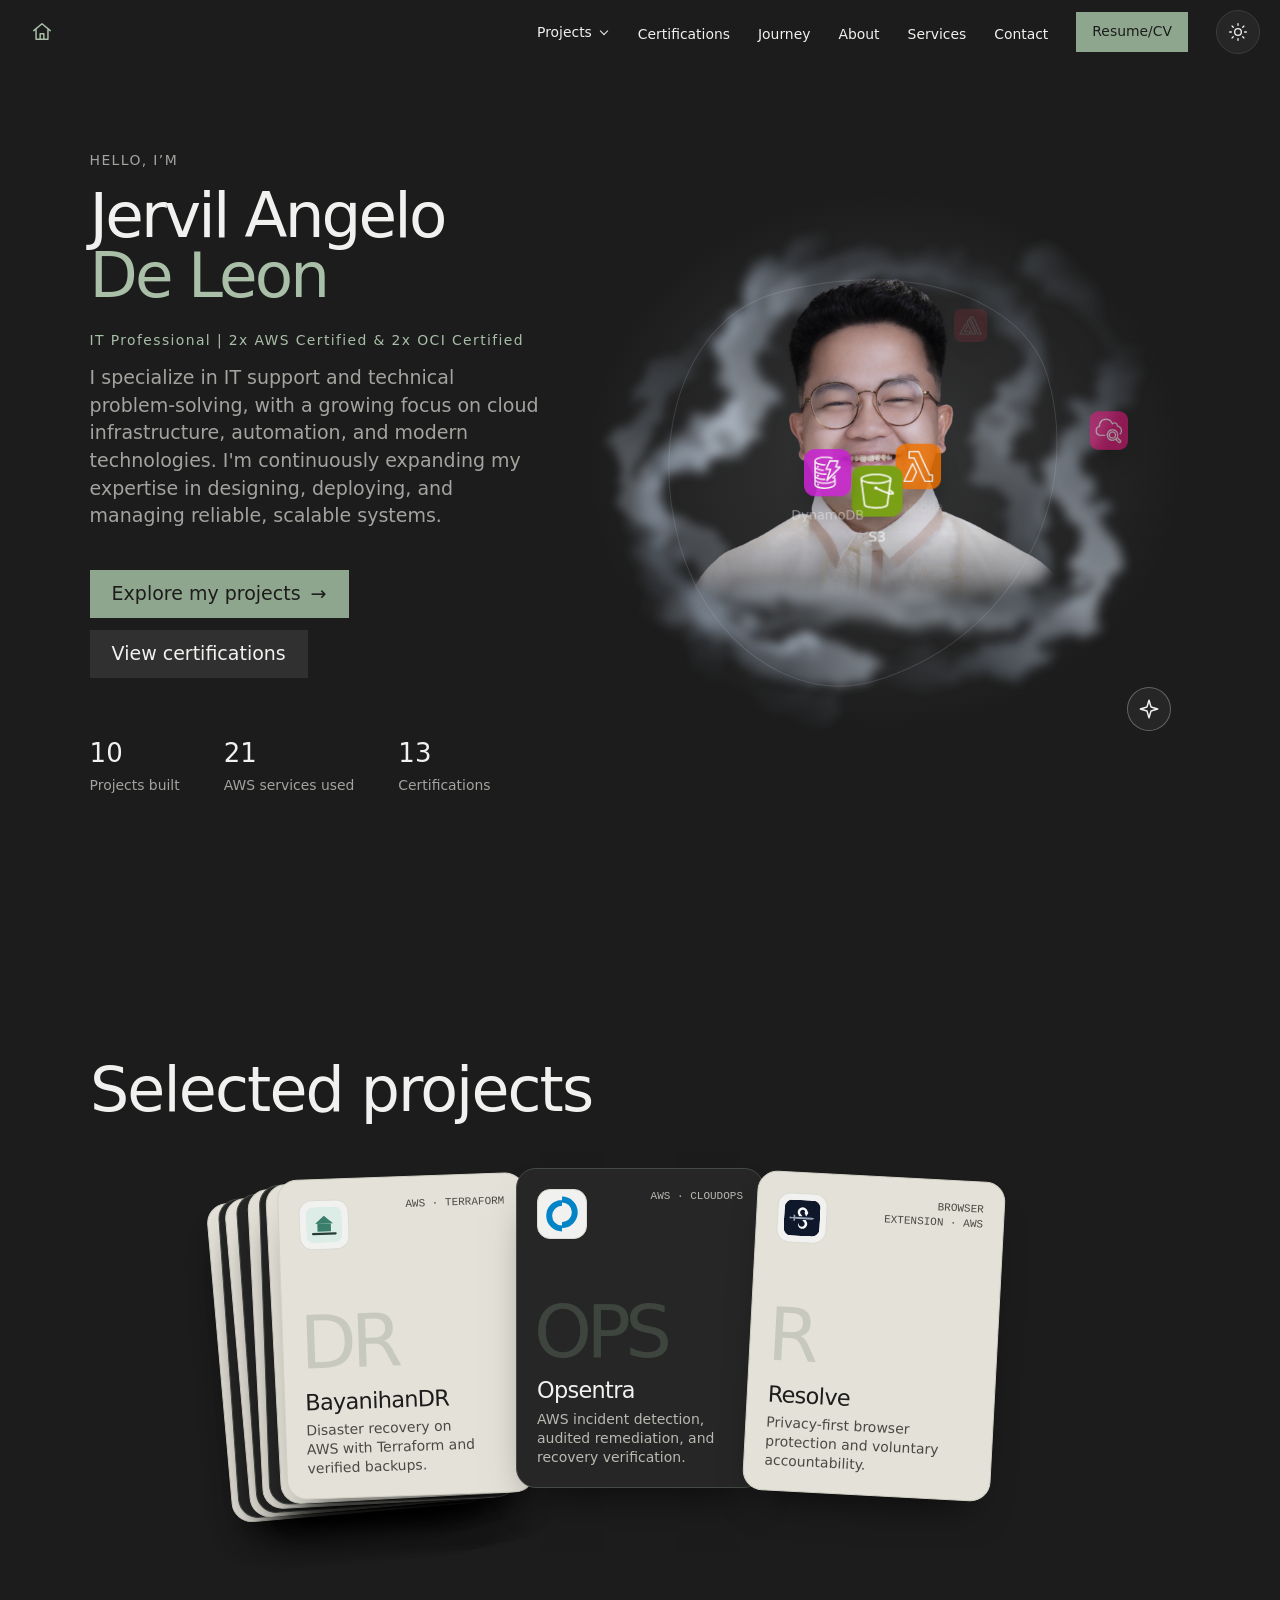
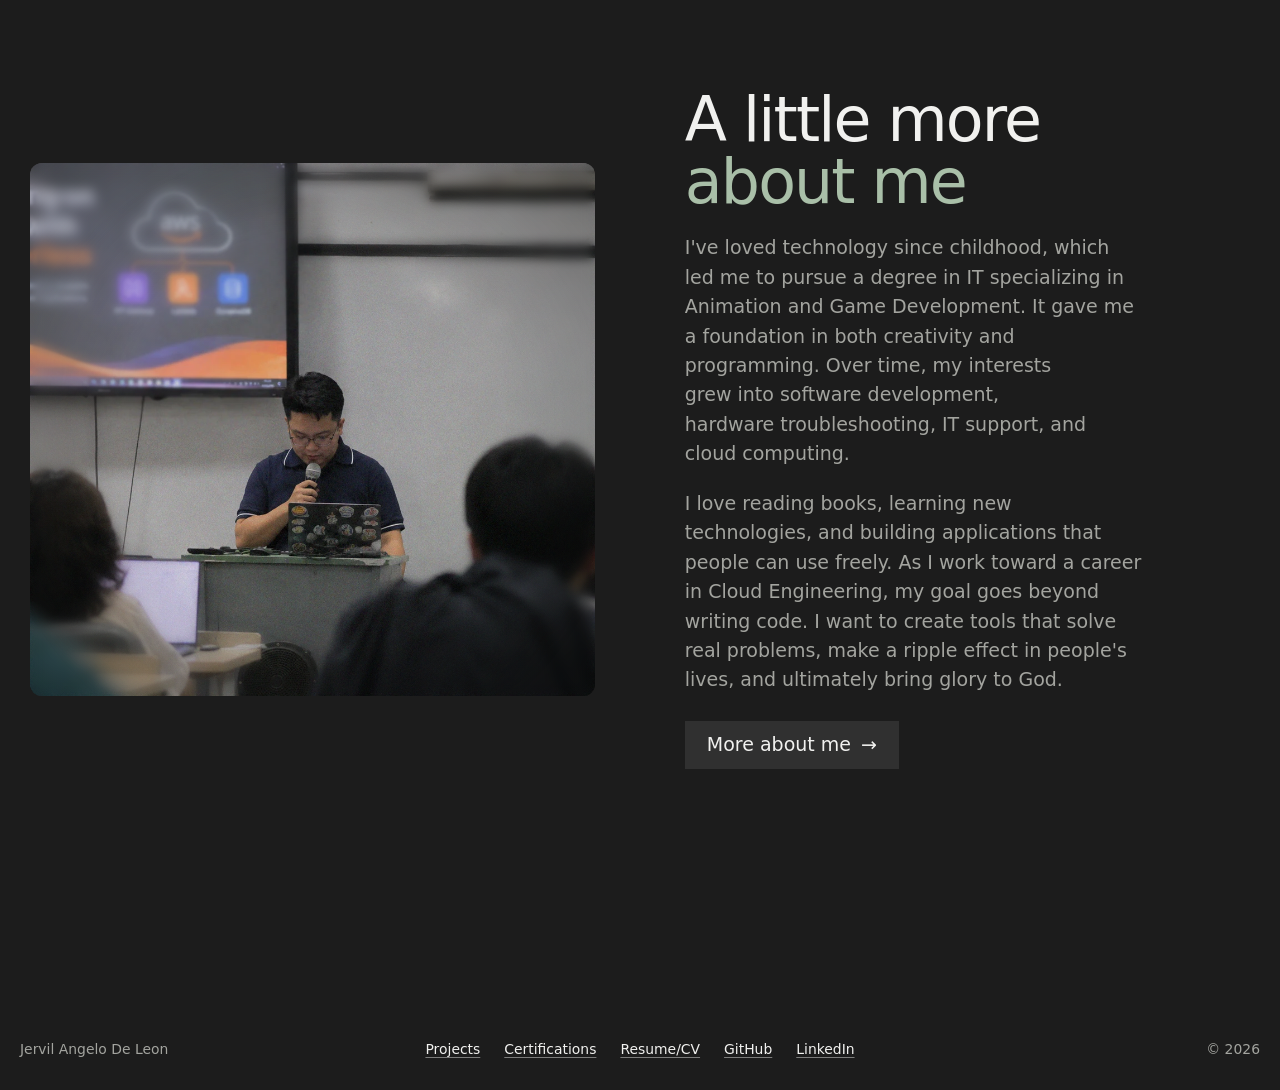
==== commit d8b9b723: "Redesign portfolio projects and about pages" ====
--- a/index.html
+++ b/index.html
@@ -20,7 +20,7 @@
 <link rel="preconnect" href="https://api.fontshare.com">
 <link rel="preconnect" href="https://cdn.fontshare.com" crossorigin>
 <link href="https://api.fontshare.com/v2/css?f[]=clash-grotesk@400,500&display=swap" rel="stylesheet">
-<link rel="stylesheet" href="css/main.css?v=20261126-theme">
+<link rel="stylesheet" href="css/main.css?v=projects-about">
 <link rel="stylesheet" href="css/cloud.css?v=20261126-puff">
 <link rel="stylesheet" href="css/pages.css?v=20261126-theme">
 <link rel="stylesheet" href="css/project-deck.css?v=20261126-theme">
@@ -57,7 +57,7 @@
   <div class="nav-right">
     <button class="menu-toggle" type="button" aria-expanded="false" aria-controls="nav-links">Menu</button>
     <ul class="nav-links" id="nav-links">
-      <li><a href="projects">Projects</a></li>
+      <li><a data-projects-link href="projects">Projects</a></li>
       <li><a href="certifications">Certifications</a></li>
       <li><a href="journey">Journey</a></li>
       <li><a href="about">About</a></li>
@@ -266,7 +266,7 @@
   <span class="muted">© <span data-year>2026</span></span>
 </footer>
 
-<script src="js/main.js?v=20261105a" defer></script>
+<script src="js/main.js?v=projects-about" defer></script>
 <script src="js/cloud-animation.js?v=20261126-puff" defer></script>
 <script src="js/project-deck.js?v=20261126-resolve" defer></script>
 </body>
--- a/css/main.css
+++ b/css/main.css
@@ -186,6 +186,54 @@
 @media (hover: hover) and (pointer: fine) { .nav-links a:hover::after { transform: scaleX(1); } }
 .nav .btn { min-height: 40px; padding: 0 16px; font-size: var(--step-small); }
 .nav-right { display: flex; align-items: center; gap: 28px; }
+.nav-projects { position: relative; }
+.nav-projects-trigger {
+  display: inline-flex; align-items: center; gap: 9px; min-height: 44px; padding: 0;
+  border: 0; background: transparent; color: var(--ink);
+  font: 400 var(--step-small)/1.2 var(--font); cursor: pointer;
+}
+.nav-projects-trigger::after {
+  content: ""; width: 6px; height: 6px; margin: -3px 3px 0 0;
+  border: solid currentColor; border-width: 0 1px 1px 0; transform: rotate(45deg);
+}
+.nav-projects-trigger[aria-expanded="true"]::after { transform: rotate(225deg); margin-top: 3px; }
+.nav-projects-trigger:is(:hover, [aria-expanded="true"]),
+.nav-projects:has([aria-current="page"]) .nav-projects-trigger { color: var(--accent-strong); }
+.nav-projects-panel {
+  position: absolute; inset: 100% auto auto -16px; width: min(390px, calc(100vw - 32px));
+  background: var(--surface); border: 1px solid var(--surface-hover); border-radius: 12px;
+  padding: 6px; box-shadow: 0 16px 36px rgb(0 0 0 / 25%);
+}
+.nav-project-list {
+  list-style: none; margin: 0; padding: 3px; overflow: auto; overscroll-behavior: contain;
+  max-height: min(480px, calc(100dvh - var(--nav-h) - 66px));
+}
+.nav-links .nav-project-row {
+  display: grid; grid-template-columns: 38px minmax(0, 1fr); align-items: center;
+  gap: 12px; padding: 8px; border-radius: 7px; line-height: 1.25;
+}
+.nav-project-row strong, .nav-project-row small { display: block; }
+.nav-project-row strong { font-weight: 500; }
+.nav-project-row small { color: var(--muted); margin-top: 3px; font-size: .82rem; }
+.nav-project-mark {
+  display: grid; place-items: center; width: 38px; height: 38px; padding: 5px;
+  border-radius: 7px; background: var(--surface-2); color: var(--accent-strong); font-size: .8rem;
+}
+.nav-project-mark img { width: 100%; height: 100%; object-fit: contain; }
+.nav-links .nav-project-all {
+  display: block; padding: 11px 12px; margin-top: 4px; border-top: 1px solid var(--surface-hover);
+  color: var(--accent-strong); font-weight: 500;
+}
+.nav-projects-panel a::after { display: none; }
+.nav-projects-panel a:is(:hover, :focus-visible) { background: var(--surface-hover); }
+.nav-projects :focus-visible { outline: 2px solid var(--accent-strong); outline-offset: -2px; }
+@media (prefers-reduced-motion: no-preference) {
+  .nav-projects-panel:not([hidden]) { animation: projects-disclosure 160ms ease-out both; }
+  @keyframes projects-disclosure {
+    from { opacity: 0; transform: translateY(-5px); }
+    to { opacity: 1; transform: none; }
+  }
+}
 .theme-toggle {
   display: grid; place-items: center; flex: 0 0 44px; width: 44px; height: 44px;
   border: 1px solid var(--surface-hover); border-radius: 50%; background: var(--surface);
@@ -224,6 +272,12 @@
   }
   .js .nav-links a { display: block; font-size: var(--step-lead); padding: 14px 0; }
   .js .nav-links a::after { display: none; }
+  .js .nav-links { max-height: calc(100dvh - var(--nav-h)); overflow: auto; overscroll-behavior: contain; }
+  .nav-projects-trigger { min-height: 50px; width: 100%; justify-content: space-between; font-size: var(--step-lead); }
+  .nav-projects-panel { position: static; width: 100%; box-shadow: none; }
+  .nav-project-list { max-height: min(370px, 45dvh); }
+  .js .nav-links .nav-project-row { display: grid; font-size: var(--step-small); padding: 8px; }
+  .js .nav-links .nav-project-all { font-size: var(--step-small); padding: 11px 12px; }
   html:not(.js) .nav { flex-wrap: wrap; height: auto; padding-block: 12px; }
   html:not(.js) .nav-links { gap: 16px; flex-wrap: wrap; }
 }
--- a/css/pages.css
+++ b/css/pages.css
@@ -685,6 +685,7 @@
 
 /* ================= PROJECTS: card grid, each card opens a dialog ================= */
 .pj-bar { display: flex; flex-wrap: wrap; justify-content: space-between; align-items: center; gap: 12px 24px; margin-top: 48px; }
+html:not(.pj-filters) .pj-bar { display: none; }
 .pj-filter { display: flex; flex-wrap: wrap; gap: 6px; }
 .pj-filter button {
   min-height: 44px; padding: 0 16px; border: 0; border-radius: 0; cursor: pointer;
@@ -699,74 +700,48 @@
 @media (hover: hover) and (pointer: fine) { .pj-filter button[aria-pressed="false"]:hover { background: var(--surface-hover); } }
 
 .pj-section { padding-top: 40px; }
-.pj-grid { display: grid; grid-template-columns: repeat(2, minmax(0, 1fr)); gap: 64px var(--gap); }
-.pj { position: relative; min-width: 0; display: grid; gap: 20px; align-content: start; transition: opacity 500ms var(--ease-out), transform 700ms var(--ease-expo); }
+.pj-grid { display: grid; grid-template-columns: repeat(2, minmax(0, 1fr)); gap: clamp(16px, 2.5vw, 32px); }
+.pj {
+  min-width: 0; display: grid; align-content: start; background: var(--surface);
+  border: 1px solid var(--surface-hover); border-radius: 12px; overflow: hidden;
+  scroll-margin-top: calc(var(--nav-h) + 16px);
+}
 .pj[hidden] { display: none; }
-.pj.is-entering { opacity: 0; transform: translateY(20px); }
-.pj--feature { grid-column: 1 / -1; grid-template-columns: minmax(0, 8fr) minmax(0, 4fr); column-gap: 32px; align-items: end; }
-
-.pj-media { position: relative; overflow: hidden; aspect-ratio: 16 / 9; background: var(--surface); }
-.pj-media .shutter { height: 100%; overflow: hidden; }
-.pj-media video, .pj-media img { display: block; width: 100%; height: 100%; object-fit: cover; object-position: left top; }
-.pj-media video { transition: transform 900ms var(--ease-soft); }
-.pj-badge {
-  position: absolute; left: 12px; bottom: 12px; z-index: 1; display: inline-flex; align-items: center; gap: 8px;
-  padding: 6px 10px; background: rgba(28, 28, 28, 0.72); backdrop-filter: blur(6px); font-size: var(--step-small);
-}
-.pj-dot { width: 7px; height: 7px; border-radius: 50%; background: var(--accent); }
-
-/* screenshot cards cross-fade through their images, so they move like the video cards */
-.pj-slides { position: relative; height: 100%; }
-.pj-slides img { position: absolute; inset: 0; }
-.pj-slides img:not(:first-child) { opacity: 0; }
-@media (prefers-reduced-motion: no-preference) {
-  .pj-slides img { opacity: 0; animation: pj-fade 14s var(--ease-in-out) infinite; }
-  .pj-slides img:nth-child(2) { animation-delay: 3.5s; }
-  .pj-slides img:nth-child(3) { animation-delay: 7s; }
-  .pj-slides img:nth-child(4) { animation-delay: 10.5s; }
-  .pj-dot { animation: pj-pulse 2s ease-in-out infinite; }
-}
-@media (prefers-reduced-motion: no-preference) and (hover: hover) and (pointer: fine) {
-  .pj:hover .pj-media video { transform: scale(1.035); }
-}
-@keyframes pj-fade {
-  0% { opacity: 0; transform: scale(1.04); }
-  6%, 25% { opacity: 1; }
-  31% { opacity: 0; transform: scale(1); }
-  100% { opacity: 0; }
-}
-@keyframes pj-pulse { 50% { opacity: 0.35; } }
-
-.pj-body { display: grid; gap: 12px; align-content: start; }
+.pj--feature { grid-column: 1 / -1; grid-template-columns: minmax(0, 1.4fr) minmax(0, 1fr); align-items: start; }
+.pj-media { position: relative; overflow: hidden; aspect-ratio: 16 / 9; background: var(--surface-2); }
+.pj-preview, .pj-preview-video, .pj-poster { position: absolute; inset: 0; width: 100%; height: 100%; }
+.pj-preview-video, .pj-poster { display: block; object-fit: cover; }
+.pj-preview.has-error .pj-preview-video { visibility: hidden; }
+.pj-preview.is-loading::after, .pjd-hero.is-loading::after {
+  content: ""; position: absolute; inset: 0; pointer-events: none;
+  background: linear-gradient(110deg, transparent 25%, rgb(255 255 255 / 18%) 50%, transparent 75%) 100% 0 / 240% 100%;
+}
+.pj-body { display: grid; gap: 12px; padding: clamp(18px, 2.8vw, 36px); align-content: start; }
 .pj-kicker { display: flex; flex-wrap: wrap; gap: 4px 14px; font-size: var(--step-small); color: var(--muted); }
-.pj-kicker span:first-child { color: var(--accent); font-variant-numeric: tabular-nums; }
-.pj-title { font-size: clamp(1.5rem, 1.1rem + 1.2vw, 2.25rem); letter-spacing: -0.03em; line-height: 1.05; font-weight: 500; }
+.pj-kicker span:first-child { color: var(--accent-strong); }
+.pj-title { font-size: clamp(1.5rem, 1.1rem + 1.2vw, 2.25rem); letter-spacing: -.03em; line-height: 1.1; font-weight: 500; }
 .pj--feature .pj-title { font-size: clamp(2rem, 1.2rem + 2.6vw, 3.5rem); }
-.pj-open {
-  padding: 0; border: 0; background: none; color: inherit; font: inherit; letter-spacing: inherit; line-height: inherit;
-  text-align: left; cursor: pointer; transition: color var(--t-hover) ease;
-}
-.pj-open::after { content: ""; position: absolute; inset: 0; z-index: 2; }
-.pj-open:focus-visible { outline: none; }
-.pj:has(.pj-open:focus-visible) { outline: 2px solid var(--accent); outline-offset: 8px; }
 .pj-line { color: var(--muted); max-width: 54ch; }
 .pj-tags { list-style: none; display: flex; flex-wrap: wrap; gap: 6px; margin-top: 4px; }
-.pj-tags li { font-size: var(--step-small); padding: 5px 10px; background: var(--surface); }
-.pj--feature .pj-tags li:first-child { background: var(--accent); color: var(--accent-ink); font-weight: 500; }
-.pj-more { display: inline-flex; align-items: center; gap: 8px; margin-top: 6px; font-size: var(--step-small); color: var(--accent-strong); }
-.pj-more .arrow { transition: transform var(--t-ui) var(--ease-out); }
-@media (hover: hover) and (pointer: fine) {
-  .pj:hover .pj-open { color: var(--accent-strong); }
-  .pj:hover .pj-more .arrow { transform: translateX(5px); }
-}
-/* with scripts the write-up lives in the dialog; without them it shows under the card */
-.js .pj-detail { display: none; }
-.pjd .pj-detail { display: block; }
-.pj-detail { margin-top: 12px; }
-
-@media (max-width: 900px) {
-  .pj-grid { grid-template-columns: 1fr; gap: 56px; }
-  .pj--feature { grid-template-columns: 1fr; }
+.pj-tags li { font-size: var(--step-small); padding: 5px 10px; background: var(--surface-2); border-radius: 4px; }
+.pj-actions { display: flex; flex-wrap: wrap; column-gap: 20px; align-items: center; }
+.pj-actions a { display: inline-flex; align-items: center; gap: 6px; min-height: 44px; font-size: var(--step-small); }
+.pj-open { color: var(--accent-strong); font-weight: 500; }
+.pj-dialogs .pj-grid .pj-detail { display: none; }
+.pj-grid .pj-detail { grid-column: 1 / -1; padding: clamp(18px, 2.8vw, 36px); scroll-margin-top: calc(var(--nav-h) + 16px); }
+.pj-overview { max-width: 72ch; margin-bottom: 24px; }
+.pj:focus-within { border-color: var(--accent-strong); }
+@media (hover: hover) and (pointer: fine) { .pj:hover { border-color: var(--accent-strong); } }
+@media (prefers-reduced-motion: no-preference) {
+  .pj { transition: opacity 240ms ease, transform 240ms ease, border-color 160ms ease; }
+  .pj.is-entering { opacity: .65; transform: translateY(6px); }
+  .pj.pj-seen { animation: pj-reveal 260ms ease-out; }
+  @keyframes pj-reveal { from { opacity: .8; transform: translateY(5px); } }
+  .pj-preview.is-loading::after, .pjd-hero.is-loading::after { animation: pj-loading 1.3s linear infinite; }
+  @keyframes pj-loading { to { background-position: -70% 0; } }
+}
+@media (max-width: 900px) {
+  .pj-grid, .pj--feature { grid-template-columns: minmax(0, 1fr); }
 }
 
 /* ---------- the dialog ---------- */
@@ -786,9 +761,12 @@
 }
 .pjd-kicker { font-size: var(--step-small); color: var(--muted); }
 .pjd-close { min-height: 44px; }
-.pjd-hero { aspect-ratio: 16 / 9; background: var(--surface); overflow: hidden; }
+.pjd-hero { position: relative; aspect-ratio: 16 / 9; background: var(--surface) center / cover; overflow: hidden; border-radius: 8px; }
 .pjd-hero video, .pjd-hero img { display: block; width: 100%; height: 100%; object-fit: cover; }
-.pjd-hero.is-image img { object-fit: contain; }
+.pjd-hero video[hidden], .pjd-hero [hidden] { display: none; }
+.pjd-play, .pjd-media-error { position: absolute; top: 50%; left: 50%; transform: translate(-50%, -50%); }
+.pjd-media-error { width: max-content; max-width: 90%; padding: 12px 16px; background: var(--bg); border-radius: 6px; }
+.pjd-play:active { transform: translate(-50%, -50%); }
 .pjd-head { display: grid; gap: 16px; padding: 40px 0 8px; }
 .pjd-title { font-size: clamp(2.25rem, 1rem + 4vw, 4.5rem); line-height: 0.95; letter-spacing: -0.04em; font-weight: 500; }
 .pjd-line { max-width: 56ch; color: var(--muted); }
@@ -851,8 +829,17 @@
 }
 
 /* Keep text readable over dark media and architecture diagrams. */
-[data-theme="light"] .pj-badge { color: #f1f1ef; }
-[data-theme="light"] .pj-dot { background: #a9bfa8; }
 [data-theme="light"] .cs-diagram figcaption { color: #bfc1b9; }
 [data-theme="light"] :is(.bdr-kicker, .bdr-flow span, .bdr-modules b) { color: #65369a; }
 [data-theme="light"] .lightbox { color: #f1f1ef; }
+
+.about-story .about-grid { align-items: start; }
+.about-story .about-portrait { grid-column: 1 / 6; }
+.about-story .about-text { grid-column: 7 / -1; }
+.about-story .about-portrait img { display: block; height: auto; border-radius: 10px; }
+.about-story figcaption { margin-top: 12px; color: var(--muted); font-size: var(--step-small); }
+@media (max-width: 900px) {
+  .about-story .about-text, .about-story .about-portrait { grid-column: 1 / -1; }
+  .about-story .about-text { grid-row: 1; }
+  .about-story .about-portrait { max-width: 420px; }
+}
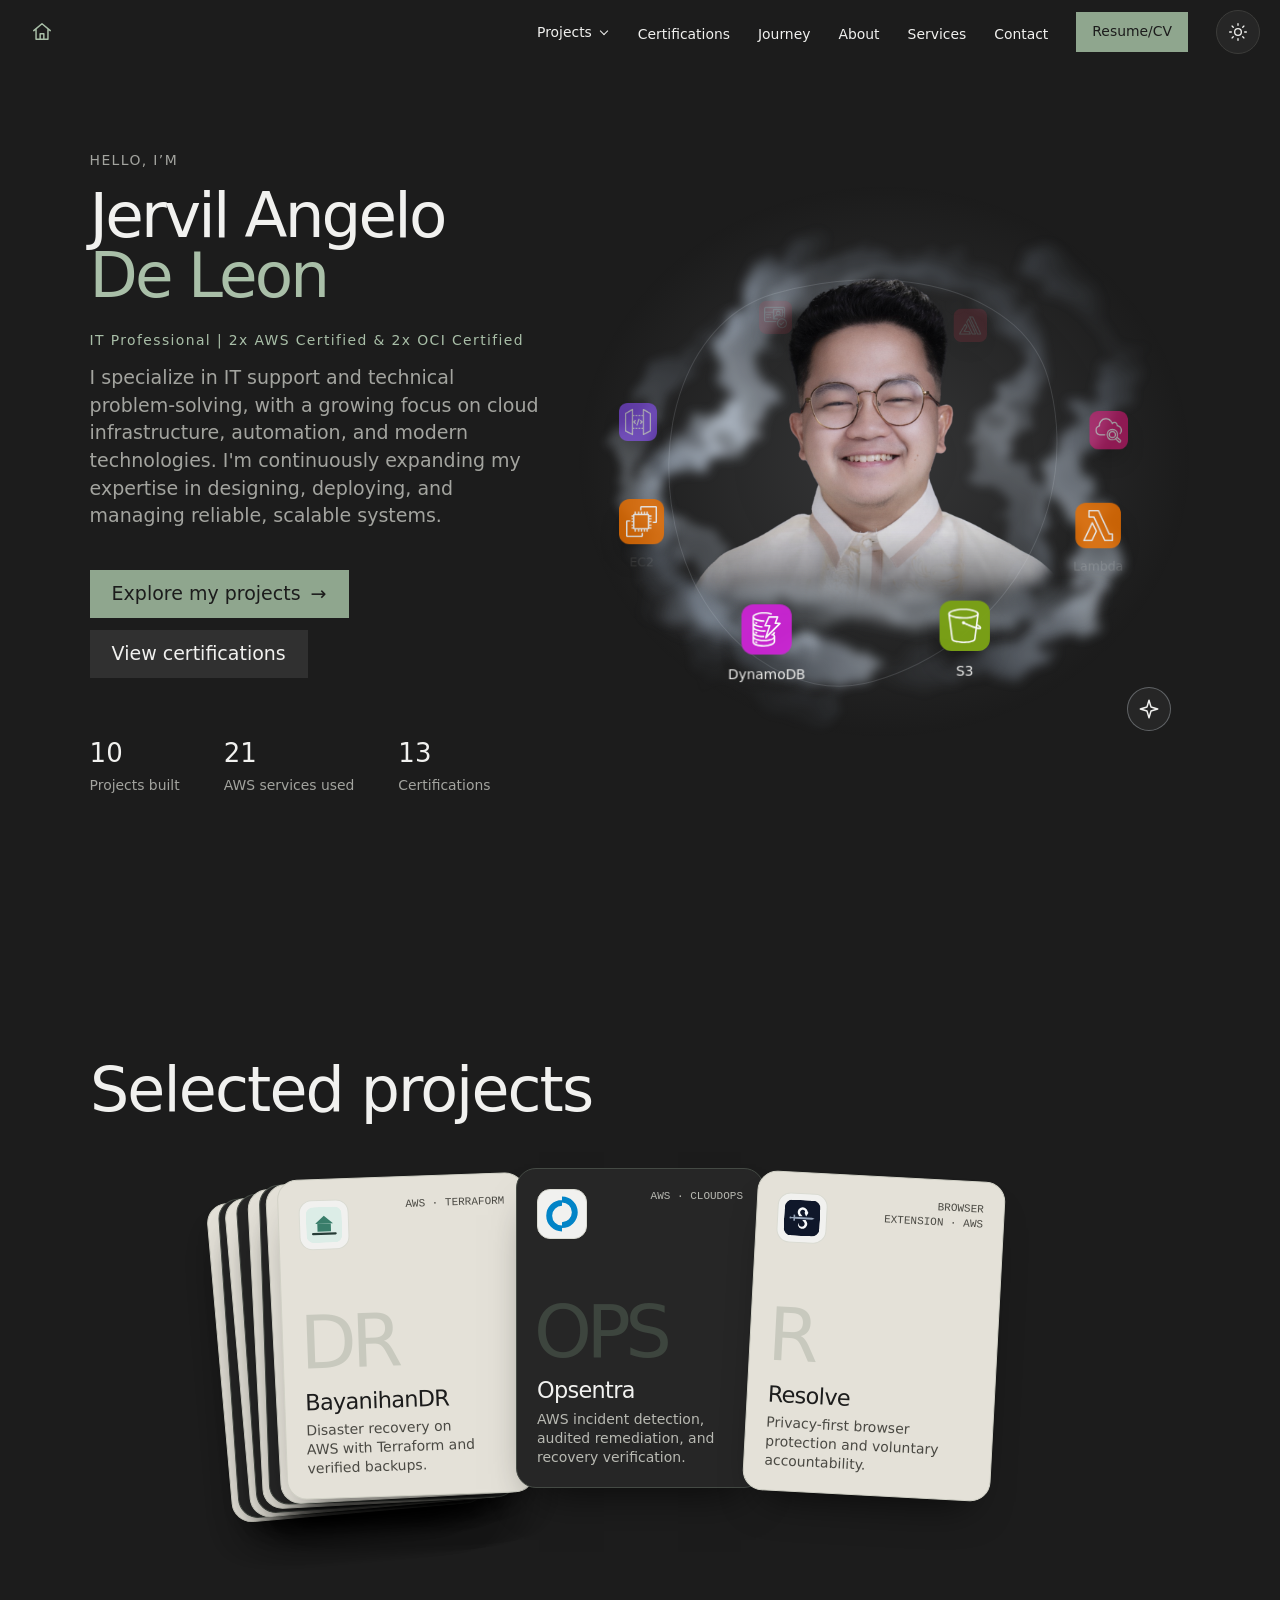
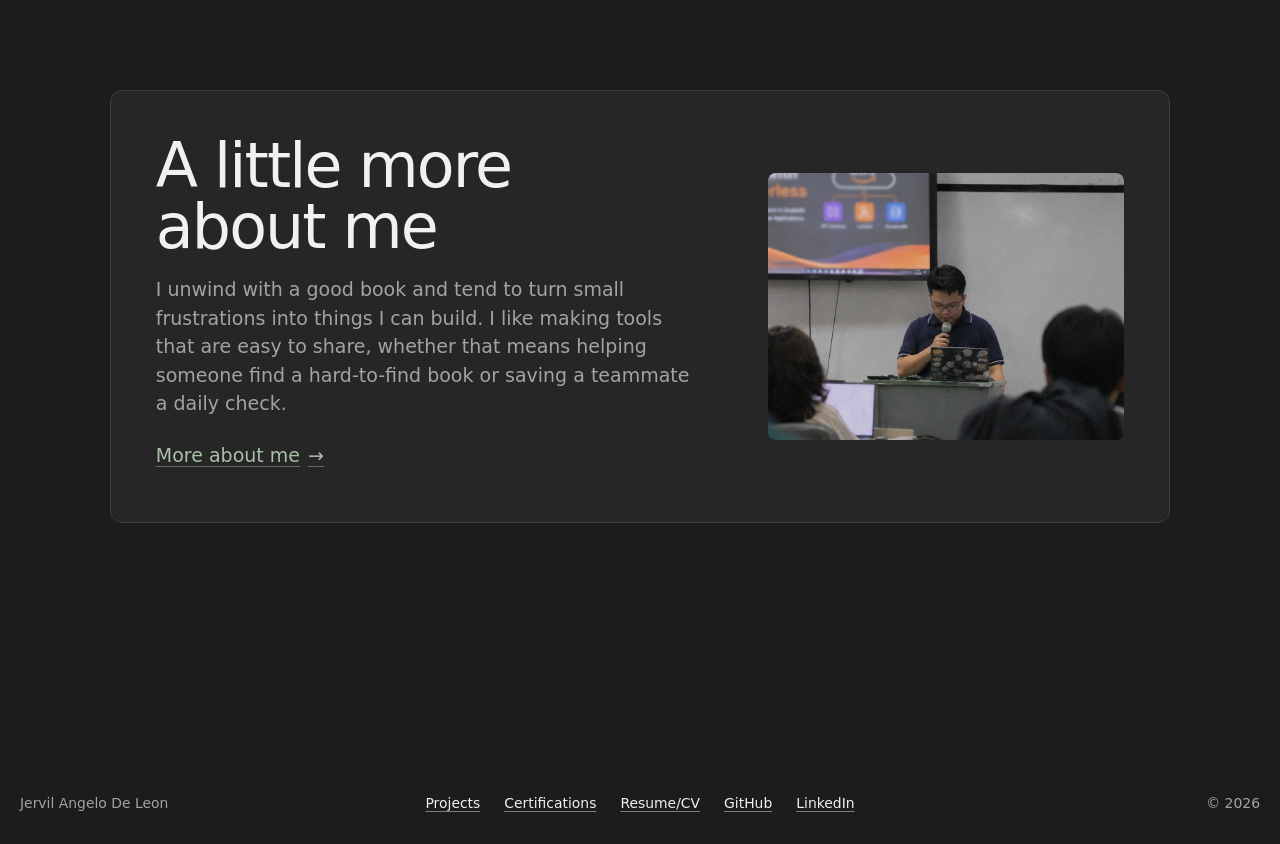
==== commit 79661169: "Make showcases click to play and expand portfolio background" ====
--- a/index.html
+++ b/index.html
@@ -24,7 +24,7 @@
 <link rel="stylesheet" href="css/cloud.css?v=20261126-puff">
 <link rel="stylesheet" href="css/pages.css?v=20261126-theme">
 <link rel="stylesheet" href="css/project-deck.css?v=20261126-theme">
-<link rel="stylesheet" href="css/home-about.css?v=20261126a">
+<link rel="stylesheet" href="css/home-about.css?v=portfolio-follow-up">
 <link rel="preconnect" href="https://fonts.googleapis.com">
 <link rel="preconnect" href="https://fonts.gstatic.com" crossorigin>
 <link href="https://fonts.googleapis.com/css2?family=Hanken+Grotesk:wght@400;500&family=Newsreader:opsz@6..72&display=swap" rel="stylesheet">
@@ -241,15 +241,14 @@
 </section>
 
 <section class="section frame home-about" aria-labelledby="home-about-title">
+  <div class="home-about-copy">
+    <h2 class="h2" id="home-about-title">A little more about me</h2>
+    <p>I unwind with a good book and tend to turn small frustrations into things I can build. I like making tools that are easy to share, whether that means helping someone find a hard-to-find book or saving a teammate a daily check.</p>
+    <a class="link" href="about">More about me <span aria-hidden="true">&rarr;</span></a>
+  </div>
   <figure class="home-about-photo">
     <img src="img/work/me-speaking.webp" width="1012" height="955" loading="lazy" decoding="async" alt="Jervil Angelo De Leon speaking about serverless cloud technology">
   </figure>
-  <div class="home-about-copy">
-    <h2 class="h2" id="home-about-title">A little more <span>about me</span></h2>
-    <p>I've loved technology since childhood, which led me to pursue a degree in IT specializing in Animation and Game Development. It gave me a foundation in both creativity and programming. Over time, my interests grew into software development, hardware troubleshooting, IT support, and cloud computing.</p>
-    <p>I love reading books, learning new technologies, and building applications that people can use freely. As I work toward a career in Cloud Engineering, my goal goes beyond writing code. I want to create tools that solve real problems, make a ripple effect in people's lives, and ultimately bring glory to God.</p>
-    <a class="btn btn--quiet" href="about.html">More about me <span class="arrow" aria-hidden="true">&rarr;</span></a>
-  </div>
 </section>
 
 </main>
--- a/css/pages.css
+++ b/css/pages.css
@@ -709,10 +709,9 @@
 .pj[hidden] { display: none; }
 .pj--feature { grid-column: 1 / -1; grid-template-columns: minmax(0, 1.4fr) minmax(0, 1fr); align-items: start; }
 .pj-media { position: relative; overflow: hidden; aspect-ratio: 16 / 9; background: var(--surface-2); }
-.pj-preview, .pj-preview-video, .pj-poster { position: absolute; inset: 0; width: 100%; height: 100%; }
-.pj-preview-video, .pj-poster { display: block; object-fit: cover; }
-.pj-preview.has-error .pj-preview-video { visibility: hidden; }
-.pj-preview.is-loading::after, .pjd-hero.is-loading::after {
+.pj-poster { display: block; width: 100%; height: 100%; object-fit: cover; }
+.pj-media .pj-watch { gap: 9px; width: max-content; max-width: calc(100% - 24px); }
+.pjd-hero.is-loading::after {
   content: ""; position: absolute; inset: 0; pointer-events: none;
   background: linear-gradient(110deg, transparent 25%, rgb(255 255 255 / 18%) 50%, transparent 75%) 100% 0 / 240% 100%;
 }
@@ -737,7 +736,7 @@
   .pj.is-entering { opacity: .65; transform: translateY(6px); }
   .pj.pj-seen { animation: pj-reveal 260ms ease-out; }
   @keyframes pj-reveal { from { opacity: .8; transform: translateY(5px); } }
-  .pj-preview.is-loading::after, .pjd-hero.is-loading::after { animation: pj-loading 1.3s linear infinite; }
+  .pjd-hero.is-loading::after { animation: pj-loading 1.3s linear infinite; }
   @keyframes pj-loading { to { background-position: -70% 0; } }
 }
 @media (max-width: 900px) {
@@ -764,9 +763,9 @@
 .pjd-hero { position: relative; aspect-ratio: 16 / 9; background: var(--surface) center / cover; overflow: hidden; border-radius: 8px; }
 .pjd-hero video, .pjd-hero img { display: block; width: 100%; height: 100%; object-fit: cover; }
 .pjd-hero video[hidden], .pjd-hero [hidden] { display: none; }
-.pjd-play, .pjd-media-error { position: absolute; top: 50%; left: 50%; transform: translate(-50%, -50%); }
+.pj-watch, .pjd-play, .pjd-media-error { position: absolute; top: 50%; left: 50%; transform: translate(-50%, -50%); }
 .pjd-media-error { width: max-content; max-width: 90%; padding: 12px 16px; background: var(--bg); border-radius: 6px; }
-.pjd-play:active { transform: translate(-50%, -50%); }
+.pj-watch:active, .pjd-play:active { transform: translate(-50%, -50%); }
 .pjd-head { display: grid; gap: 16px; padding: 40px 0 8px; }
 .pjd-title { font-size: clamp(2.25rem, 1rem + 4vw, 4.5rem); line-height: 0.95; letter-spacing: -0.04em; font-weight: 500; }
 .pjd-line { max-width: 56ch; color: var(--muted); }
@@ -843,3 +842,33 @@
   .about-story .about-text { grid-row: 1; }
   .about-story .about-portrait { max-width: 420px; }
 }
+
+.about-index-heading {
+  display: flex; flex-wrap: wrap; align-items: baseline; justify-content: space-between; gap: 12px 24px;
+  margin-bottom: clamp(20px, 4vw, 40px);
+}
+.about-experience { list-style: none; border-top: 1px solid var(--surface-hover); }
+.about-experience > li {
+  display: grid; grid-template-columns: minmax(0, 13rem) minmax(0, 1fr);
+  gap: 8px 28px; padding: clamp(16px, 2.5vw, 32px) 0;
+  border-bottom: 1px solid var(--surface-hover);
+}
+.about-experience > li > div { display: grid; gap: 8px; max-width: 75ch; }
+.about-experience h3, .about-aws-grid h3 { font-size: var(--step-lead); font-weight: 500; line-height: 1.15; }
+.about-role-date { color: var(--accent-strong); font-size: var(--step-small); }
+.about-aws-grid {
+  display: grid; grid-template-columns: repeat(3, minmax(0, 1fr)); gap: 12px;
+}
+.about-aws-grid section {
+  padding: clamp(16px, 2vw, 28px); border: 1px solid var(--surface-hover);
+  border-radius: 8px; background: var(--surface);
+}
+.about-aws-grid dl { display: grid; gap: 14px; margin: 16px 0 0; }
+.about-aws-grid dt { font-weight: 500; }
+.about-aws-grid dd { margin: 2px 0 0; color: var(--muted); font-size: var(--step-small); }
+@media (max-width: 960px) {
+  .about-aws-grid { grid-template-columns: repeat(2, minmax(0, 1fr)); }
+}
+@media (max-width: 650px) {
+  .about-experience > li, .about-aws-grid { grid-template-columns: minmax(0, 1fr); }
+}
--- a/css/home-about.css
+++ b/css/home-about.css
@@ -1,47 +1,31 @@
 .home-about {
   display: grid;
-  grid-template-columns: minmax(0, 1fr) minmax(0, 1fr);
+  grid-template-columns: minmax(0, 1fr) minmax(0, .65fr);
   align-items: center;
-  gap: clamp(28px, 7vw, 110px);
-  max-width: 1260px;
+  gap: clamp(20px, 5vw, 72px);
+  width: calc(100% - var(--margin) * 2);
+  max-width: 1060px;
+  margin-block-start: var(--section);
   margin-inline: auto;
+  padding: clamp(18px, 3.5vw, 46px);
+  background: var(--surface);
+  border: 1px solid var(--surface-hover);
+  border-radius: 12px;
 }
 
-.home-about-photo {
-  position: relative;
-  margin: 0;
-  overflow: hidden;
-  border-radius: 12px;
-  background: var(--surface);
-}
-
+.home-about-photo { margin: 0; }
 .home-about-photo img {
   display: block;
   width: 100%;
   height: auto;
+  aspect-ratio: 4 / 3;
+  object-fit: cover;
+  object-position: center 58%;
+  border-radius: 8px;
 }
 
-.home-about-photo::before,
-.home-about-photo::after {
-  content: "";
-  position: absolute;
-  inset: 0;
-  pointer-events: none;
-}
-
-.home-about-photo::before {
-  backdrop-filter: blur(clamp(2px, 0.45vw, 6px));
-  mask-image: radial-gradient(ellipse 56% 59% at 49% 56%, transparent 48%, #000 100%);
-}
-
-.home-about-photo::after {
-  background: radial-gradient(ellipse at 50% 48%, transparent 48%, rgb(12 14 17 / 22%) 100%);
-}
-
-.home-about-copy { max-width: 38ch; }
-.home-about-copy h2 span { display: block; color: var(--accent-strong); }
-.home-about-copy p { margin-top: 20px; color: var(--muted); line-height: 1.55; }
-.home-about-copy .btn { margin-top: 26px; }
+.home-about-copy p { max-width: 49ch; margin-block: 16px; color: var(--muted); }
+.home-about-copy .link { display: inline-flex; align-items: center; gap: 8px; min-height: 44px; color: var(--accent-strong); }
 
 @media (max-width: 700px) {
   .home-about { grid-template-columns: minmax(0, 1fr); }
